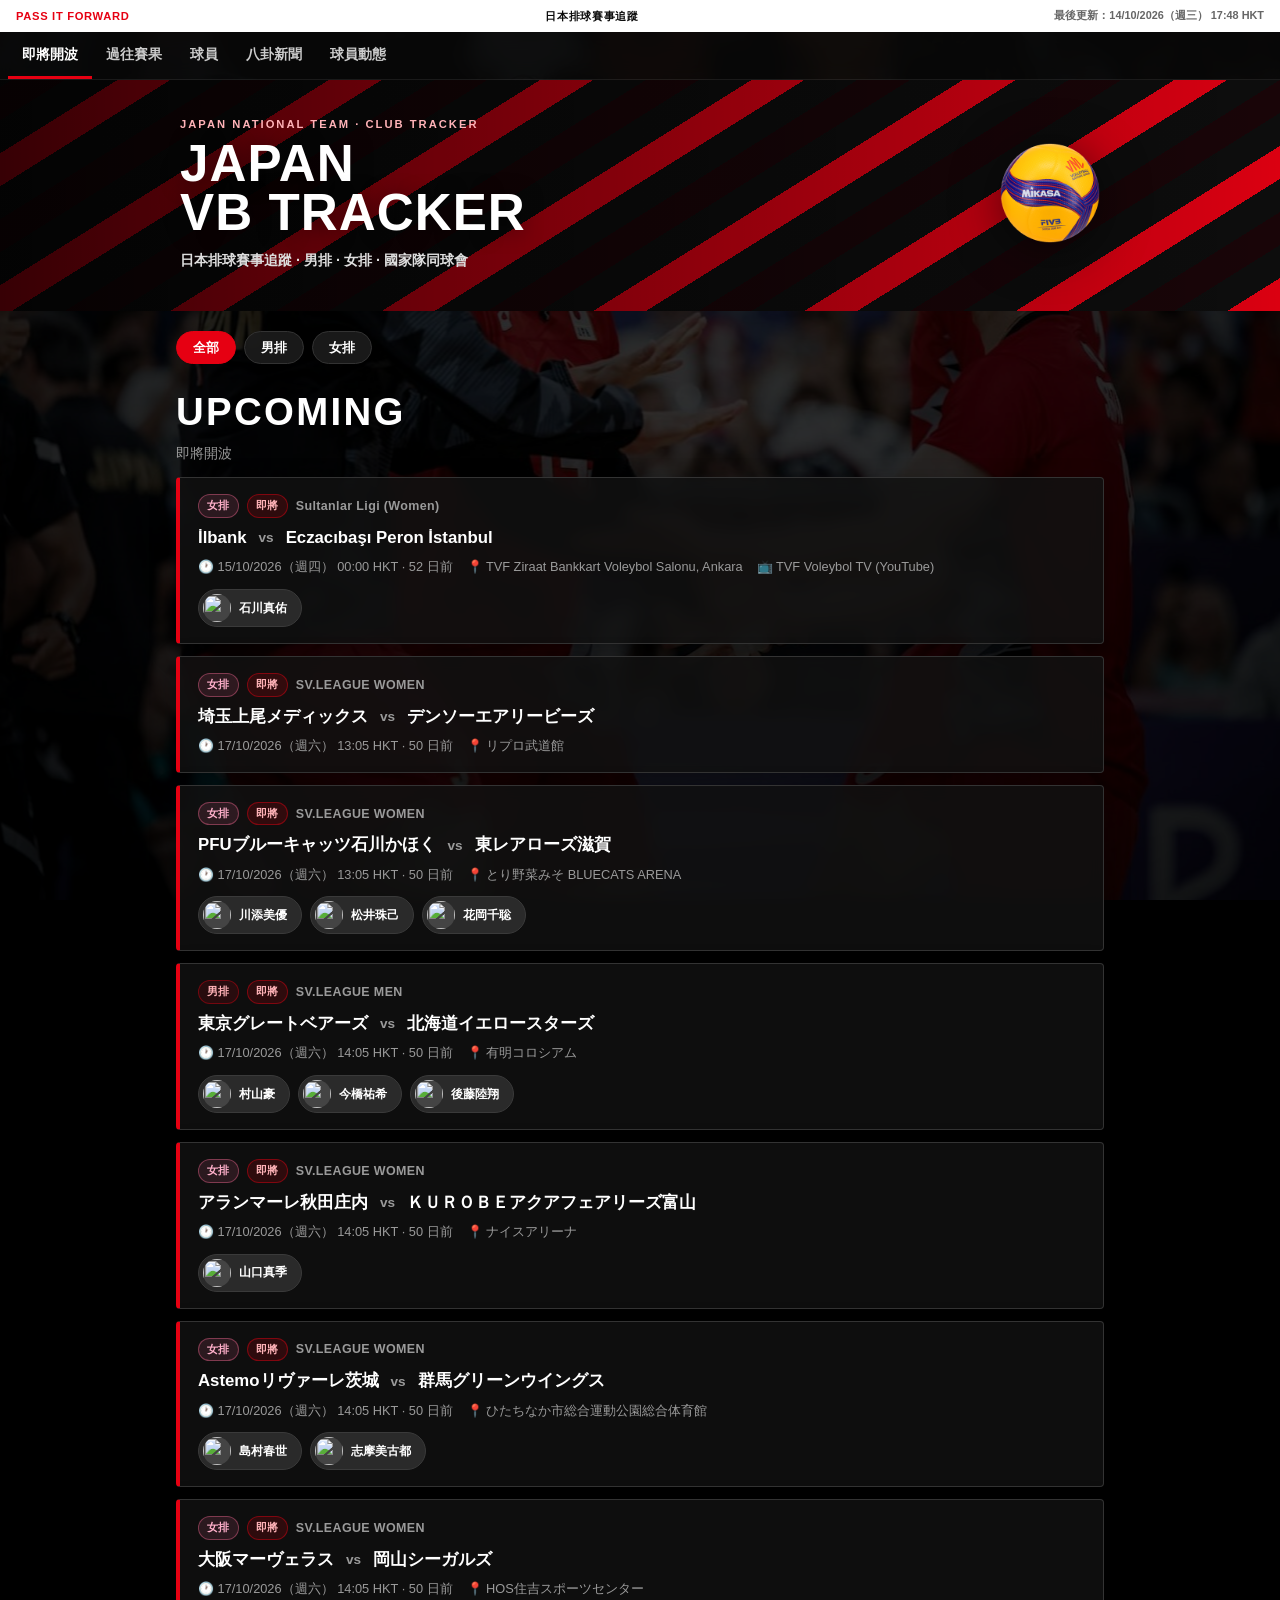
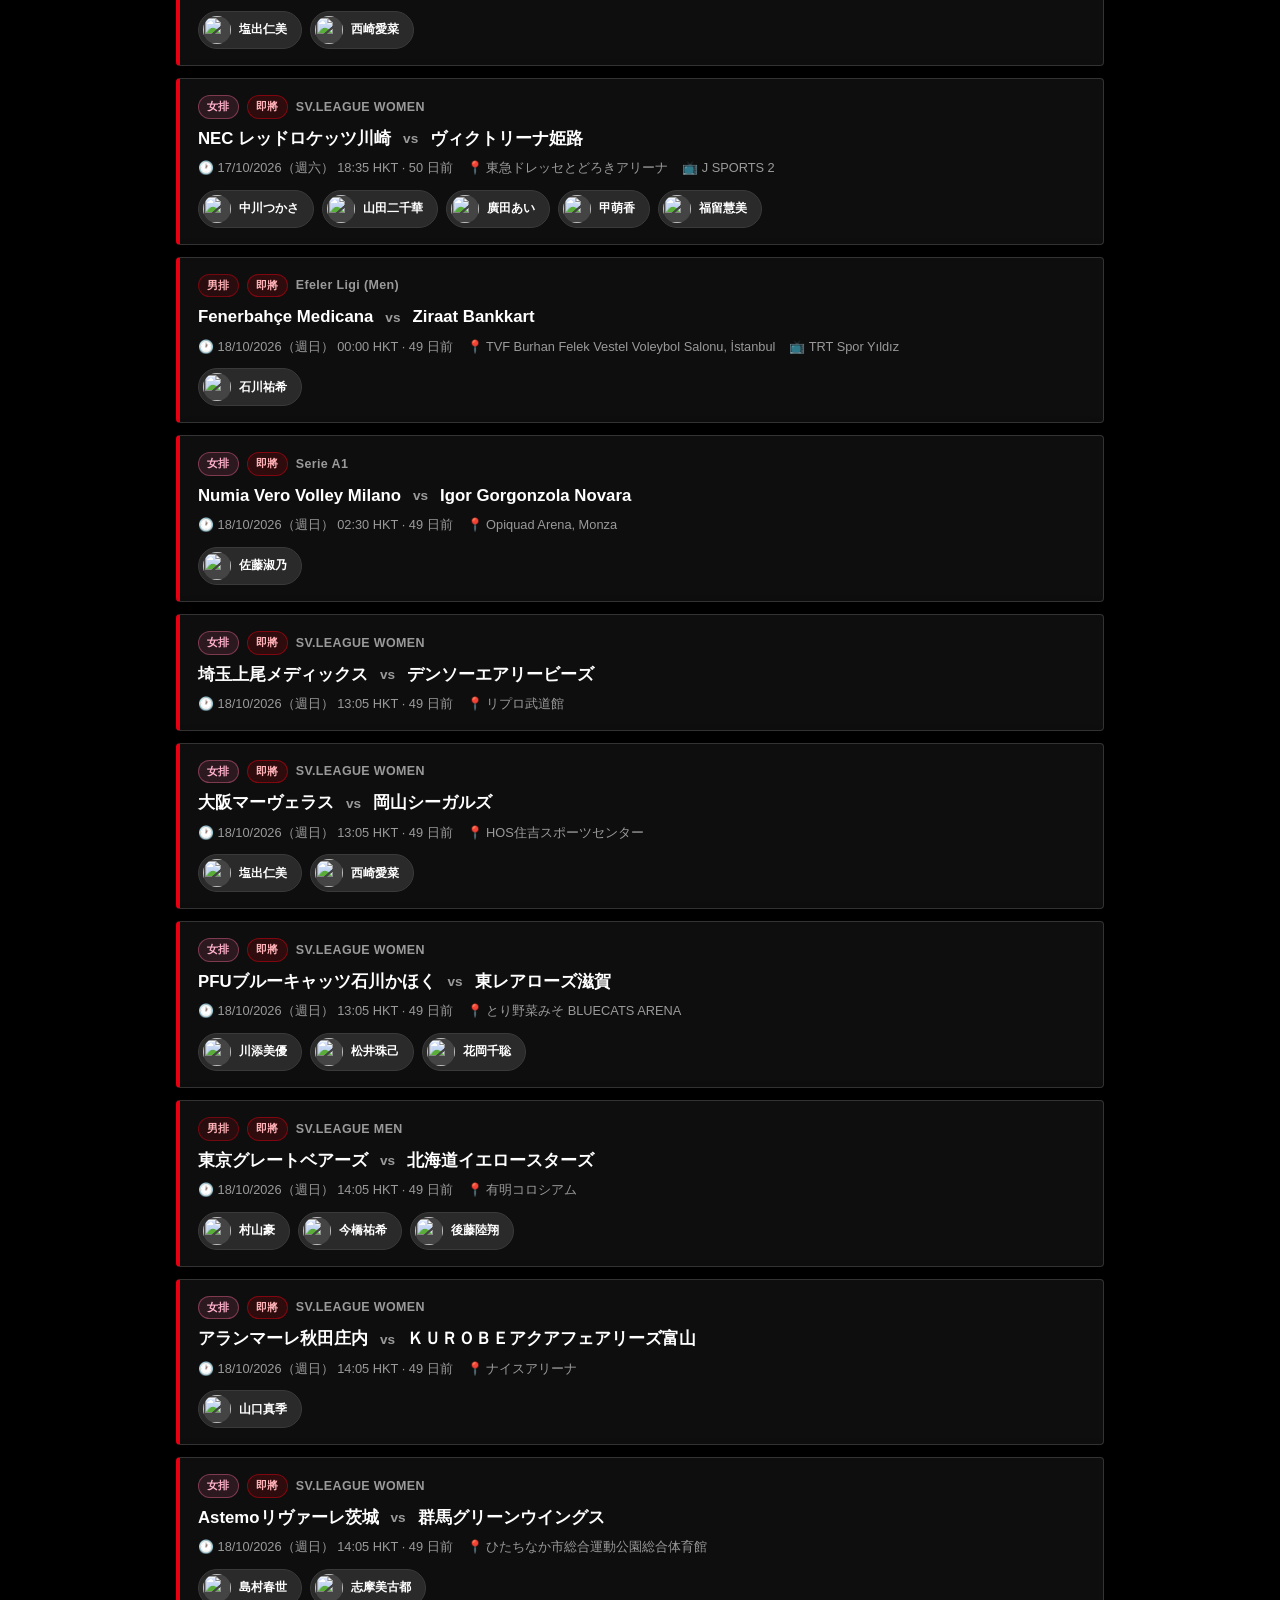
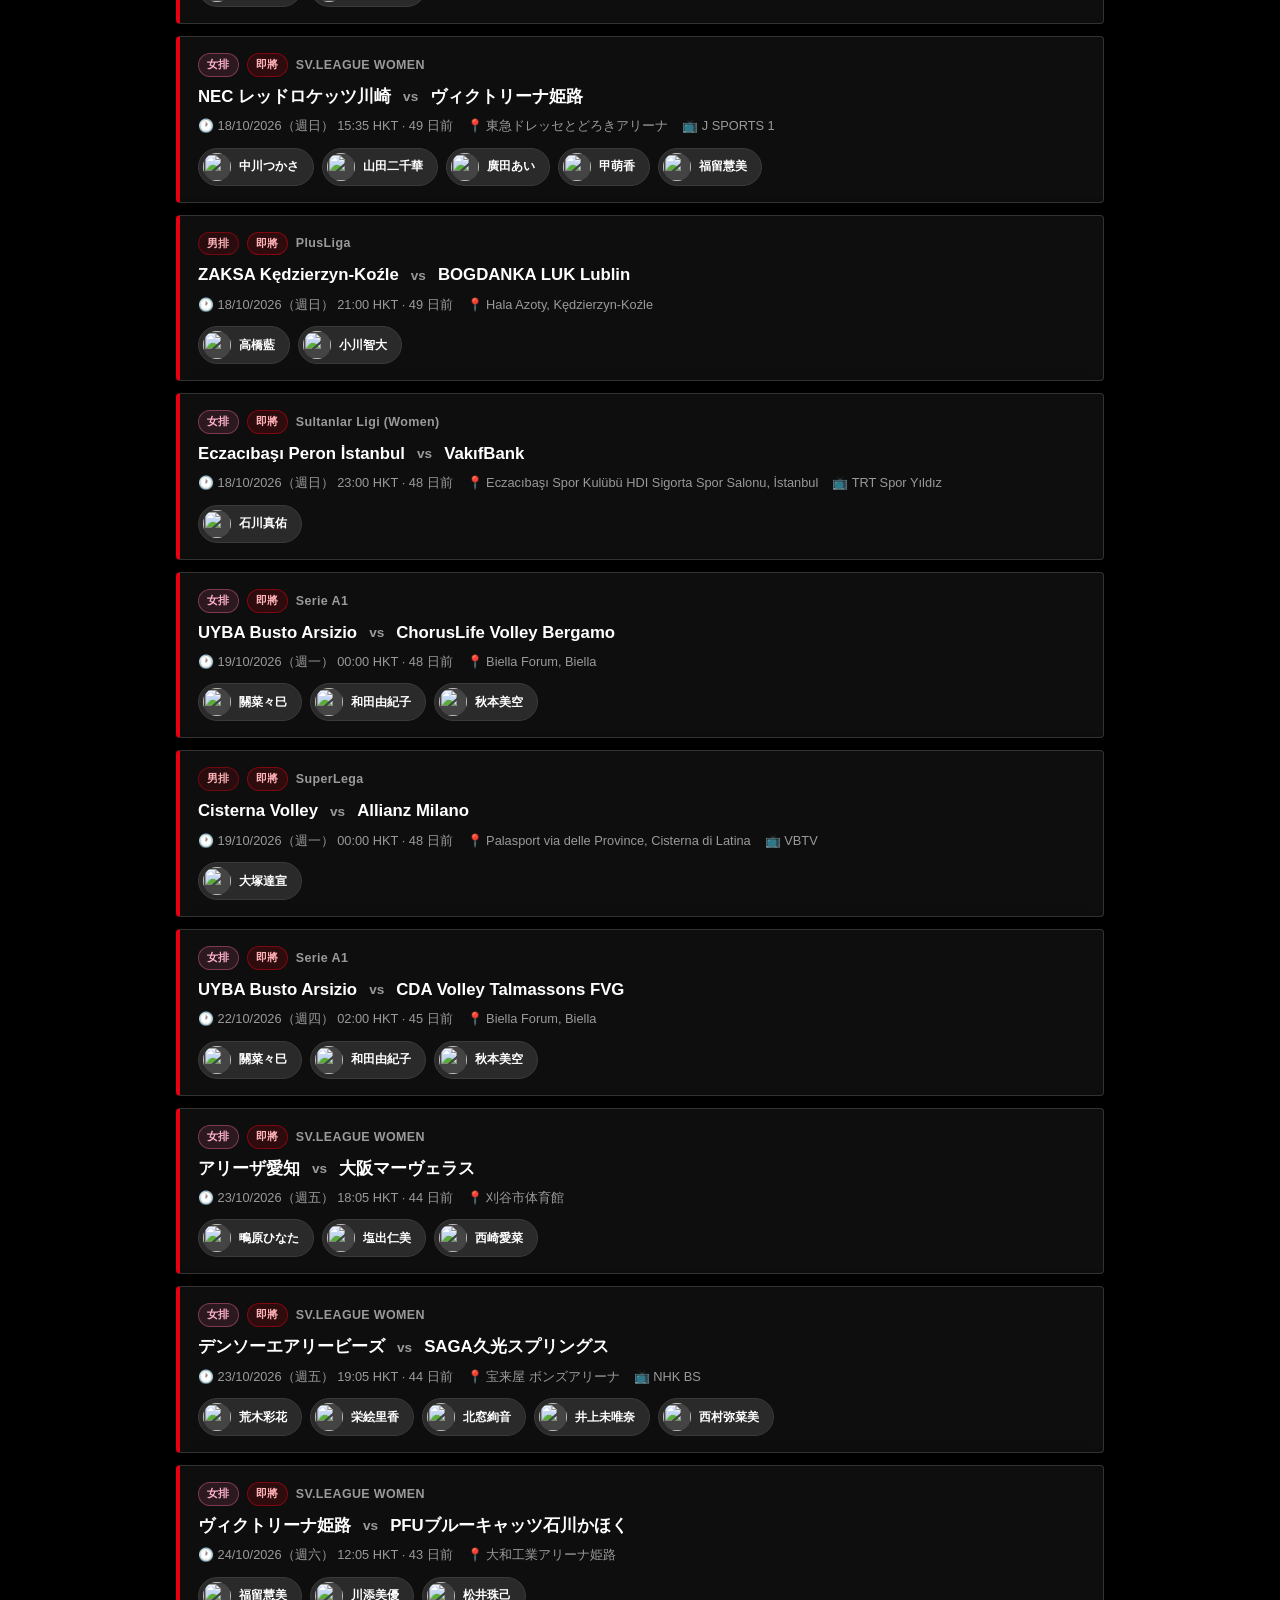
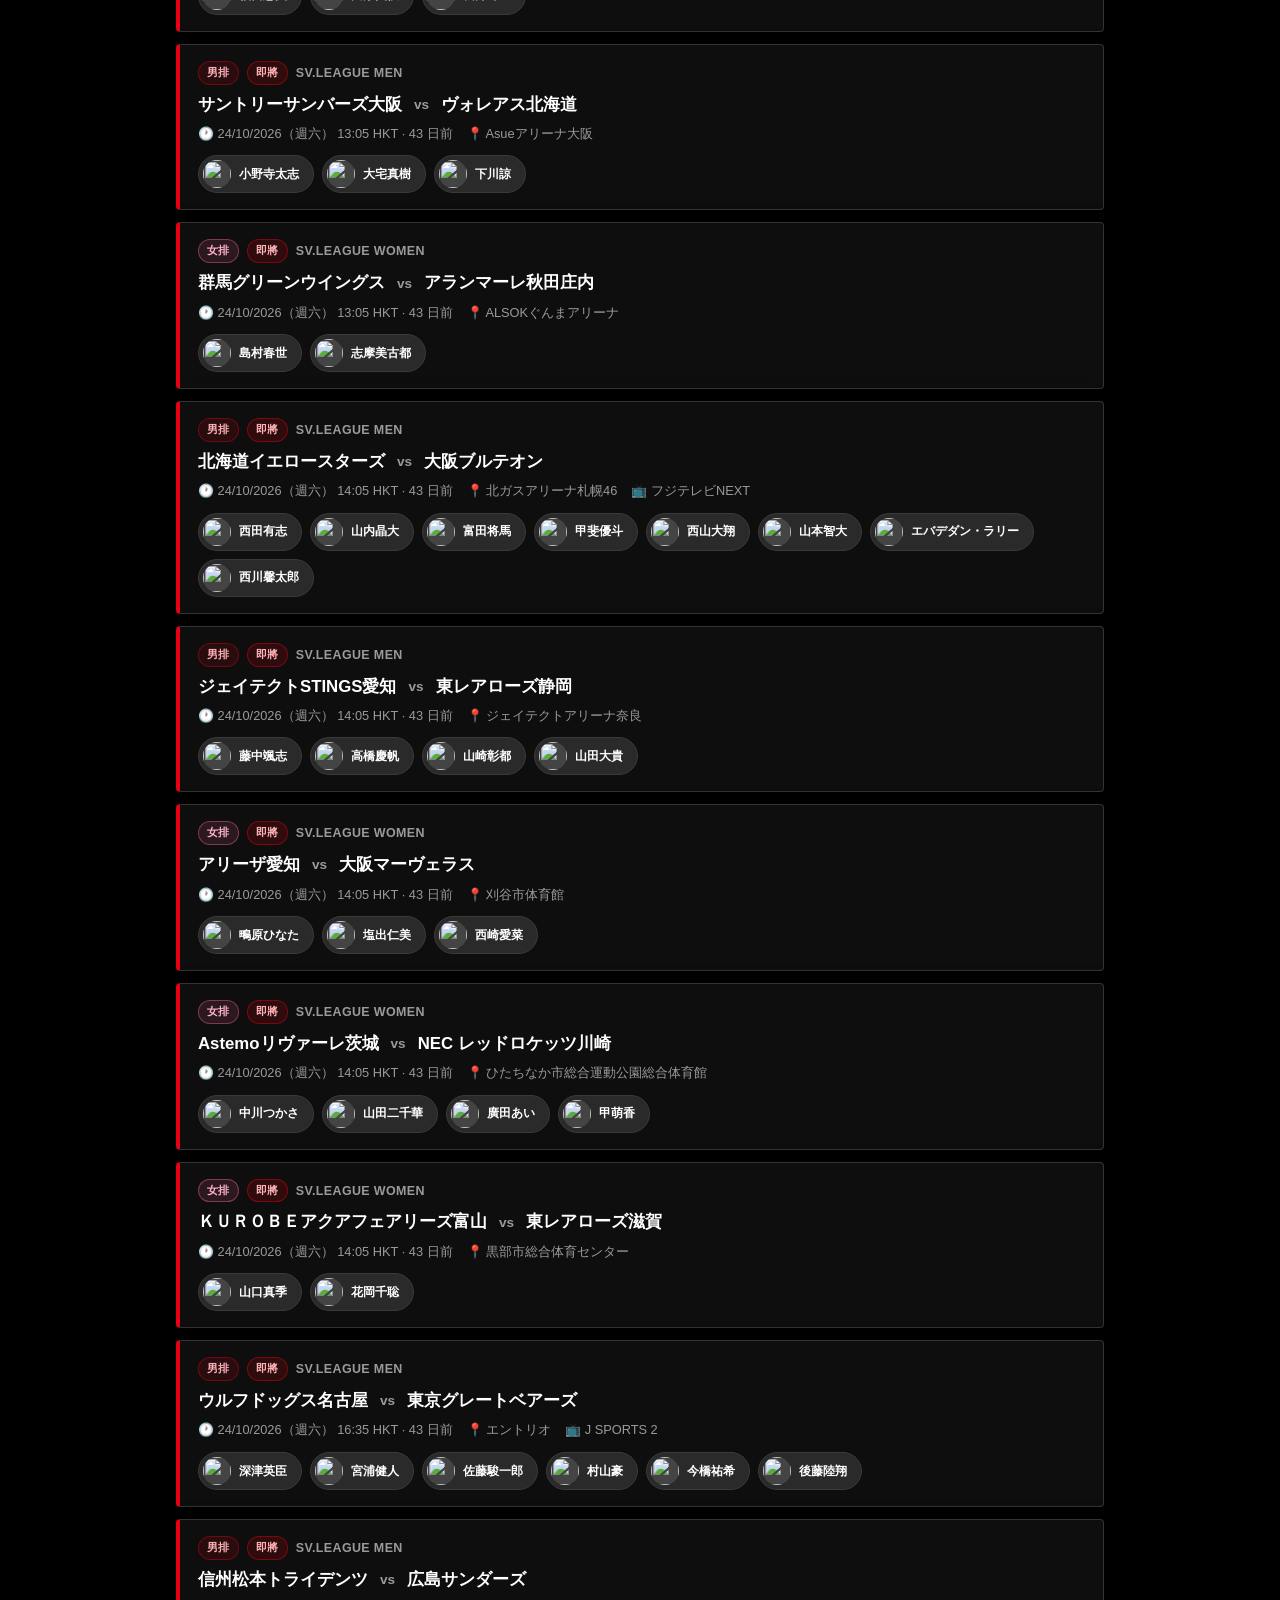
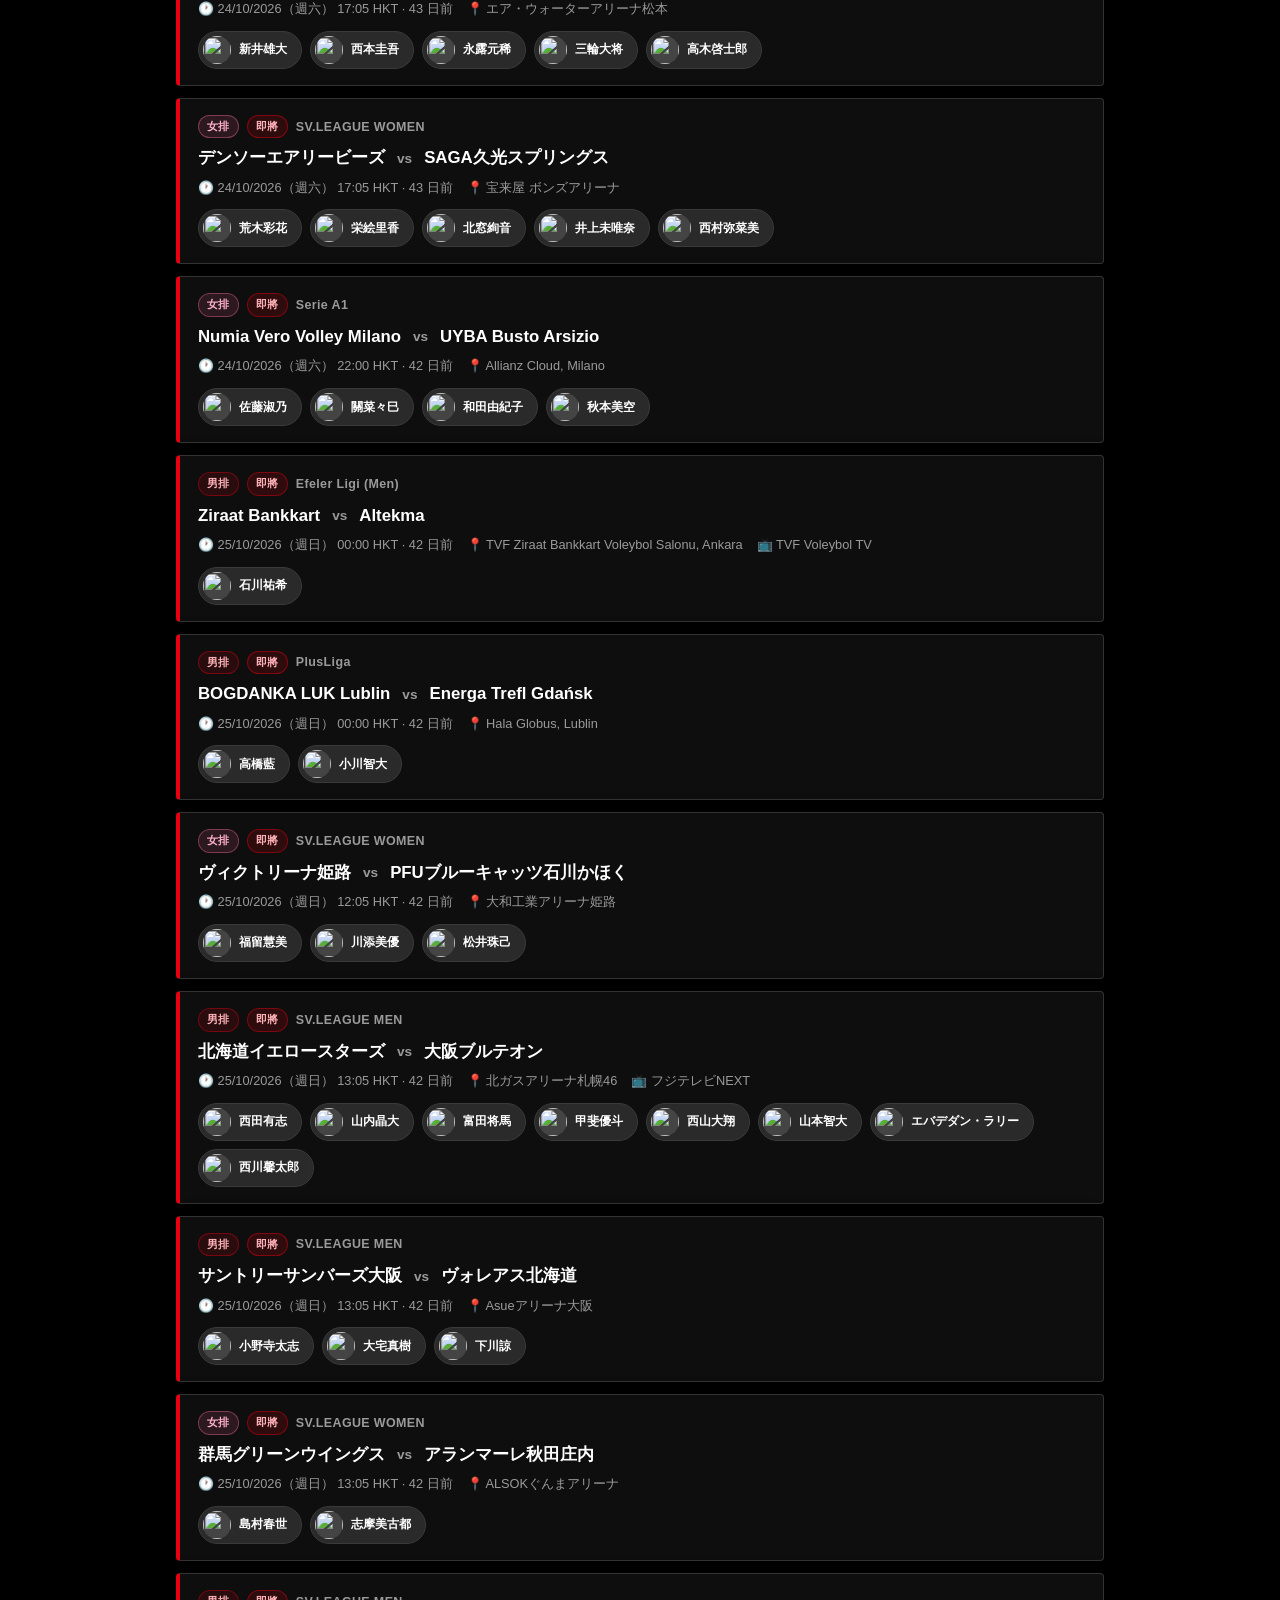
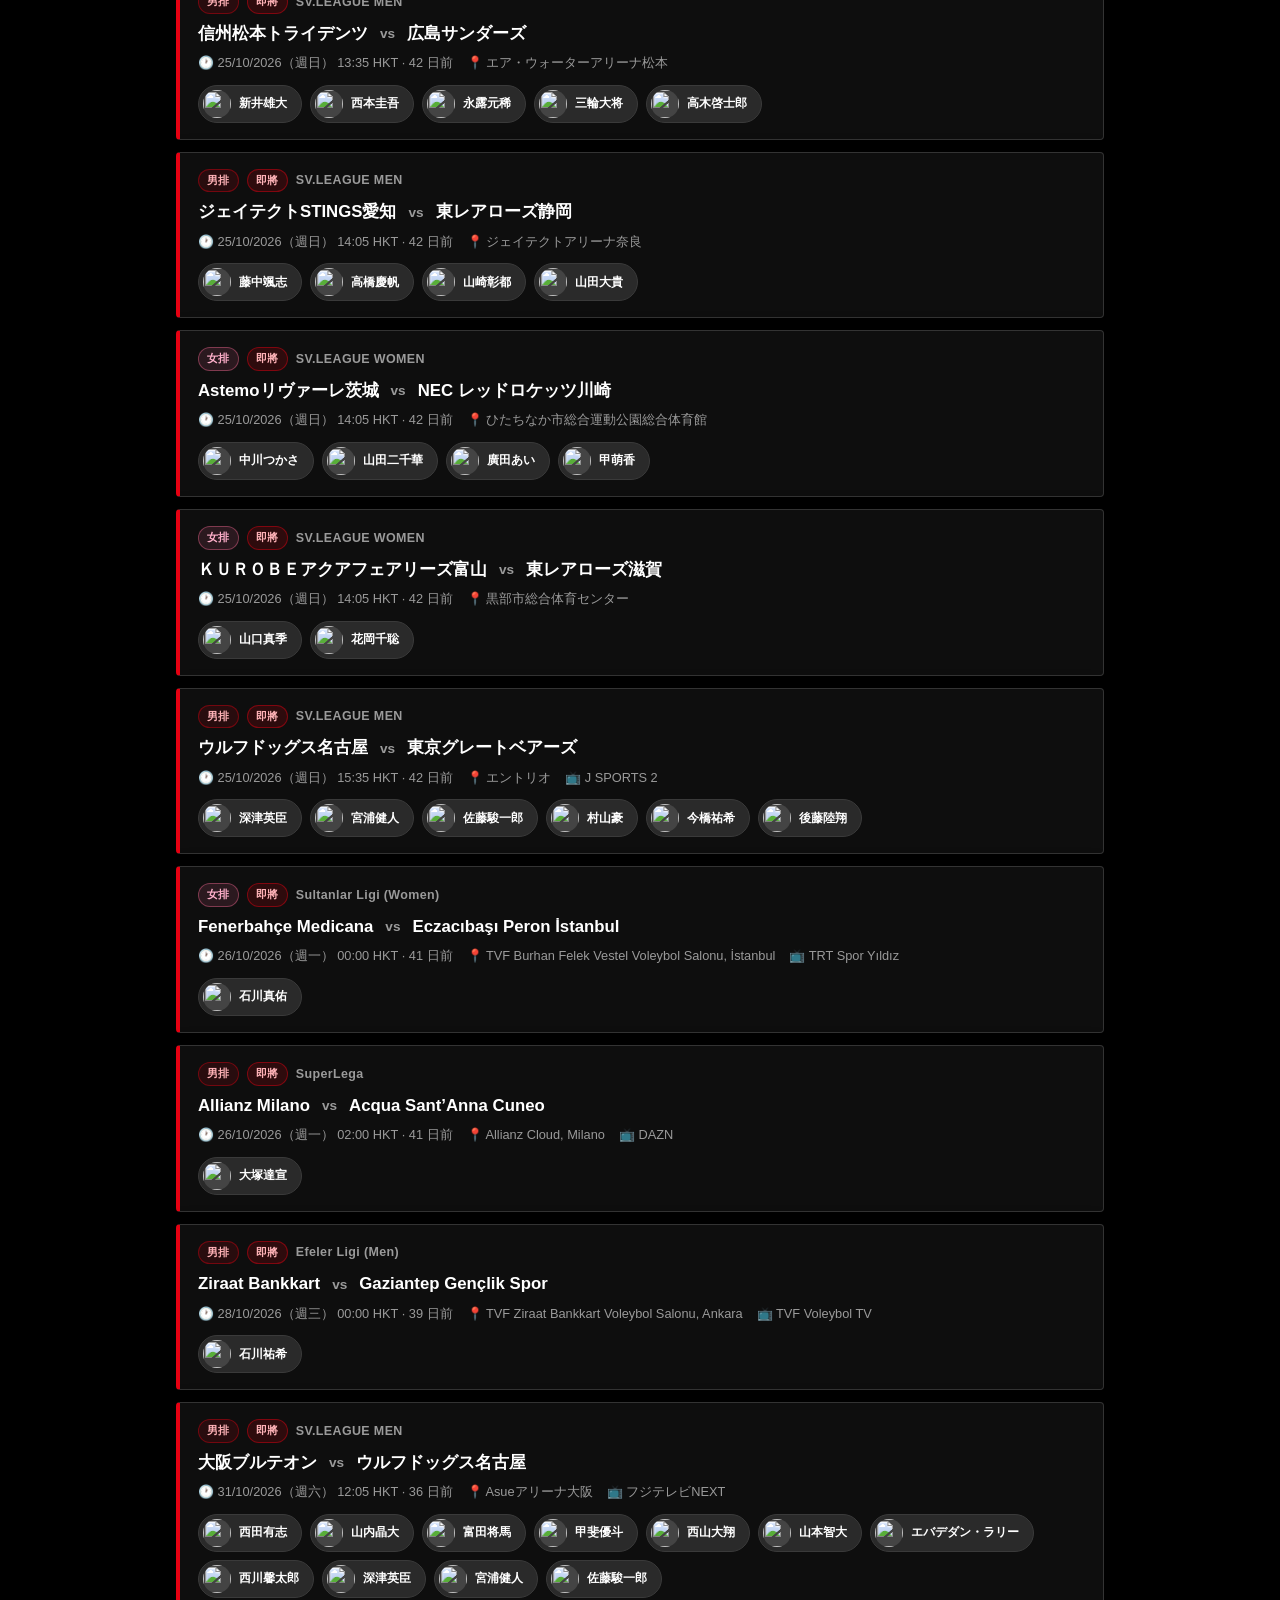
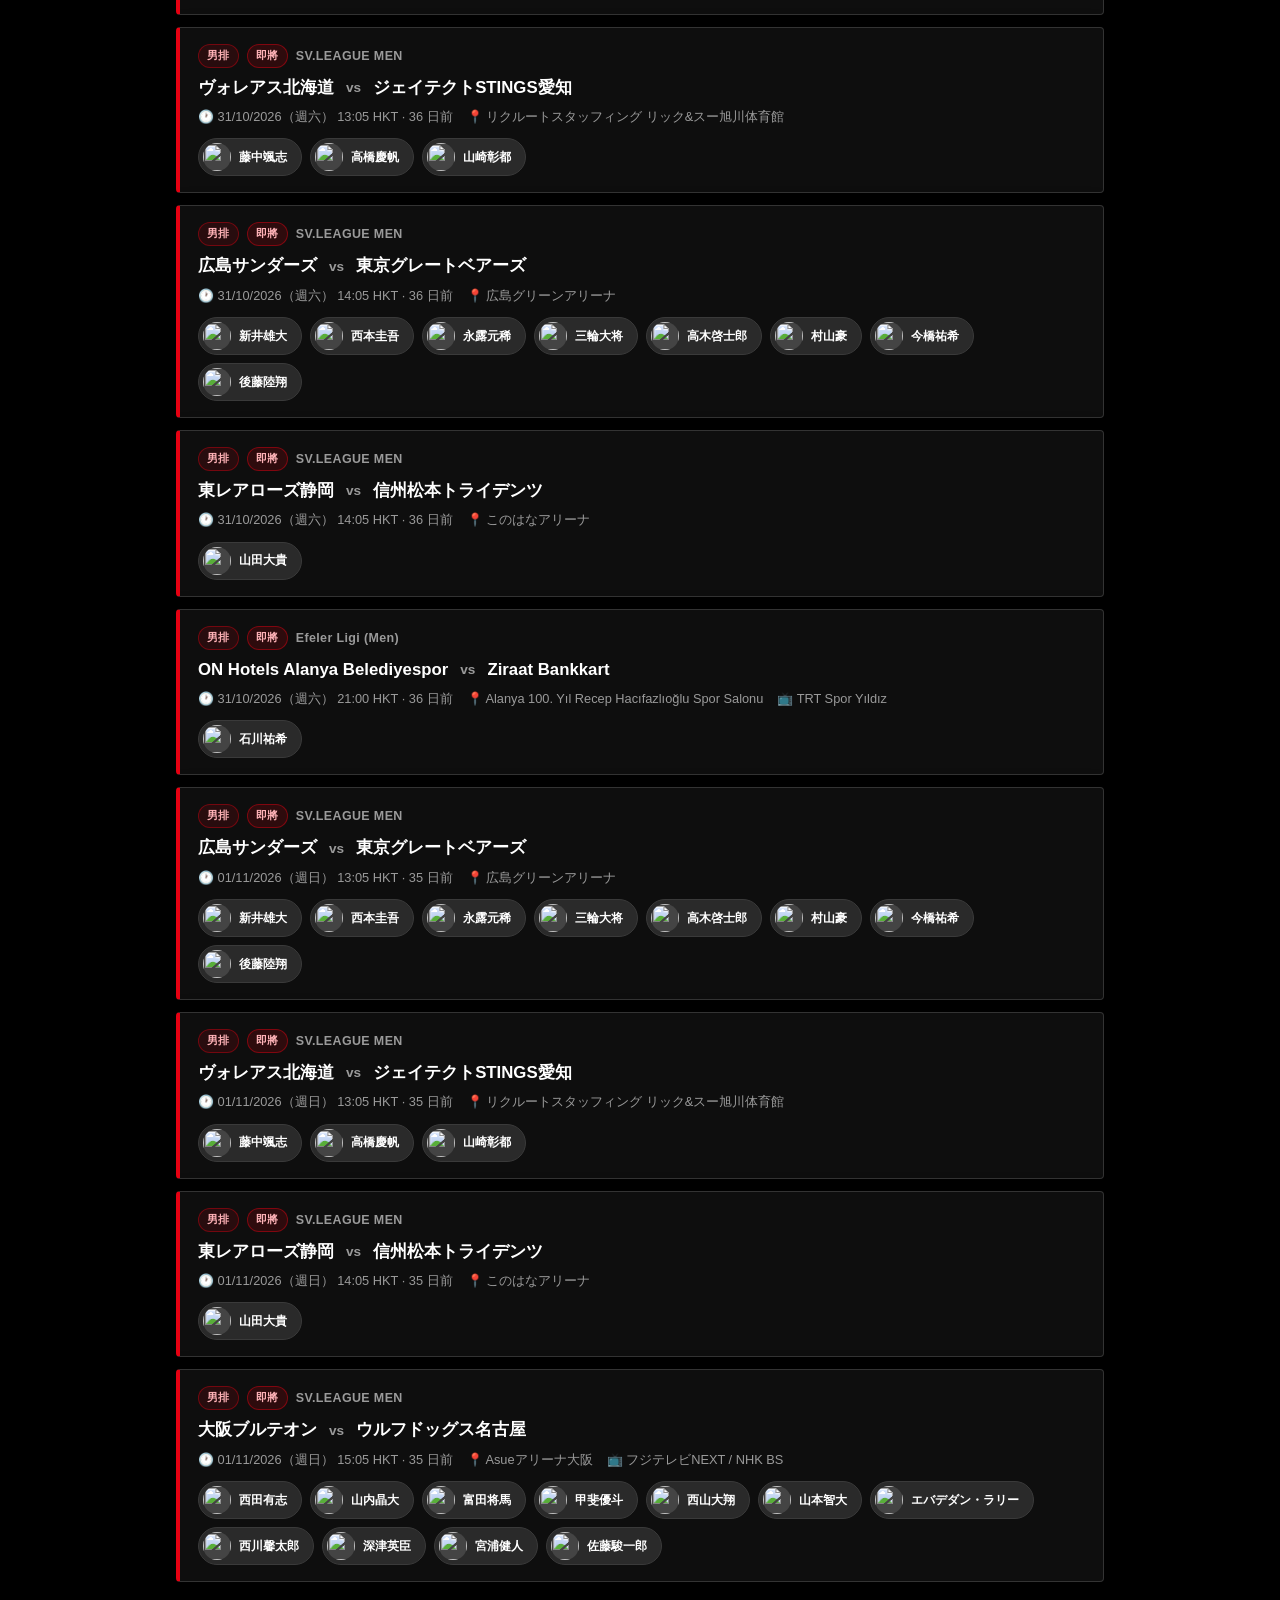
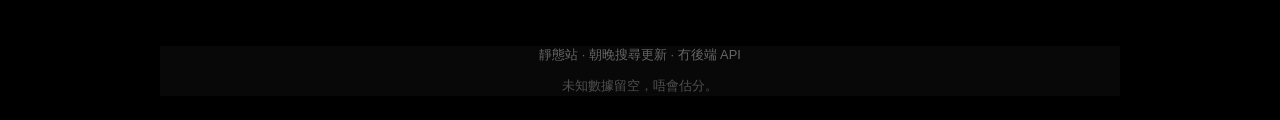
==== index.html @ 31713338 "Lighten Ken Burns background to ~70% darkness Raise photo brightness 0.55→0.7 and cut scrim alphas ~" ====
<!DOCTYPE html>
<html lang="zh-Hant">
<head>
  <meta charset="UTF-8" />
  <meta name="viewport" content="width=device-width, initial-scale=1" />
  <title>日本排球賽事追蹤</title>
  <meta name="description" content="日本男排／女排相關球員賽事列表、過往賽果同每場數據" />
  <link rel="stylesheet" href="styles.css?v=20261014i" />
</head>
<body>
  <div class="kb-stage" id="kb-stage" aria-hidden="true">
    <div class="kb-scrim"></div>
  </div>
  <div class="site-shell">
  <div class="topbar">
    <span class="slogan">PASS IT FORWARD</span>
    <span class="topbar-brand">日本排球賽事追蹤</span>
    <span class="topbar-links" id="lastUpdated">載入中…</span>
  </div>

  <nav class="main-nav tabs" role="tablist" aria-label="主要分類">
    <button class="tab active" data-tab="upcoming" role="tab" aria-selected="true">即將開波</button>
    <button class="tab" data-tab="past" role="tab" aria-selected="false">過往賽果</button>
    <button class="tab" data-tab="players" role="tab" aria-selected="false">球員</button>
    <button class="tab" data-tab="gossip" role="tab" aria-selected="false">八卦新聞</button>
    <button class="tab" data-tab="social" role="tab" aria-selected="false">球員動態</button>
  </nav>

  <header class="hero">
    <div class="hero-stripes" aria-hidden="true"></div>
    <div class="hero-inner">
      <div class="hero-text">
        <p class="hero-kicker">JAPAN NATIONAL TEAM · CLUB TRACKER</p>
        <h1>JAPAN<br />VB TRACKER</h1>
        <p class="hero-sub">日本排球賽事追蹤 · 男排 · 女排 · 國家隊同球會</p>
      </div>
      <div class="hero-ball">
        <img src="assets/mikasa-vnl-ball.png?v=20261014i" alt="Mikasa V200W-VNL 公式比賽用球" width="120" height="120" />
      </div>
    </div>
  </header>

  <div class="filters" role="group" aria-label="性別篩選">
    <button class="filter chip active" data-gender="all">全部</button>
    <button class="filter chip" data-gender="men">男排</button>
    <button class="filter chip" data-gender="women">女排</button>
  </div>

  <main>
    <section id="panel-upcoming" class="panel active" role="tabpanel"></section>
    <section id="panel-past" class="panel" role="tabpanel" hidden></section>
    <section id="panel-players" class="panel" role="tabpanel" hidden></section>
    <section id="panel-gossip" class="panel" role="tabpanel" hidden></section>
    <section id="panel-social" class="panel" role="tabpanel" hidden></section>
  </main>

  <div id="modal" class="modal" hidden>
    <div class="modal-backdrop" data-close></div>
    <div class="modal-sheet" role="dialog" aria-modal="true" aria-labelledby="modal-title">
      <button class="modal-close" data-close aria-label="關閉">×</button>
      <div id="modal-body"></div>
    </div>
  </div>

  <footer class="site-footer">
    <p>靜態站 · 朝晚搜尋更新 · 冇後端 API</p>
    <p class="footnote">未知數據留空，唔會估分。</p>
  </footer>

  </div><!-- /.site-shell -->
  <script src="app.js?v=20261014i"></script>
</body>
</html>
---- styles.css ----
/* Version A — JVA official style on live site */
:root {
  --jva-red: #e60012;
  --jva-red-dark: #b0000e;
  --black: #0a0a0a;
  --charcoal: #1c1c1c;
  --card: #222;
  --muted: #9a9a9a;
  --white: #ffffff;
  --border: #333;
  --accent: #e60012;
  --accent-2: #ff6b9a;
  --men: #e60012;
  --women: #ff6b9a;
  --final: #7d8aa3;
  --upcoming: #e60012;
  --bg-card: #222;
  --bg-card-hover: #2a2a2a;
  --radius: 4px;
  --shadow: 0 8px 24px rgba(0, 0, 0, 0.45);
  font-family: "Helvetica Neue", "Segoe UI", "Hiragino Sans", "PingFang TC", "Noto Sans TC", "Microsoft JhengHei", sans-serif;
}

* { box-sizing: border-box; }
html, body { margin: 0; padding: 0; }
body {
  background: #000;
  color: var(--white);
  min-height: 100vh;
  line-height: 1.45;
  -webkit-font-smoothing: antialiased;
}

/* Demo 3 · Ken Burns fixed stage behind site */
.kb-stage {
  position: fixed;
  inset: 0;
  z-index: 0;
  overflow: hidden;
  background: #000;
  pointer-events: none;
}
.kb-stage .kb {
  position: absolute;
  inset: 0;
  opacity: 0;
  will-change: opacity, transform;
}
.kb-stage .kb img {
  width: 100%;
  height: 100%;
  object-fit: cover;
  display: block;
  transform-origin: center center;
  will-change: transform;
  filter: brightness(0.7) saturate(0.9);
}
.kb-scrim {
  position: absolute;
  inset: 0;
  z-index: 5;
  /* Dark enough for readable text/cards; photos still faintly visible */
  /* Darkness ~70 vs previous 100: ~30% lighter scrim + brighter photos */
  background:
    radial-gradient(ellipse at center, rgba(0,0,0,.38) 0%, rgba(0,0,0,.55) 62%, rgba(0,0,0,.63) 100%),
    linear-gradient(180deg, rgba(0,0,0,.43) 0%, rgba(0,0,0,.55) 50%, rgba(0,0,0,.62) 100%);
  pointer-events: none;
}
.site-shell {
  position: relative;
  z-index: 1;
  min-height: 100vh;
  background: transparent;
}

/* Top utility bar */
.topbar {
  display: flex;
  align-items: center;
  justify-content: space-between;
  gap: 12px;
  padding: 8px 16px;
  background: var(--white);
  color: var(--black);
  font-size: 0.7rem;
  font-weight: 700;
  letter-spacing: 0.06em;
}
.slogan { color: var(--jva-red); }
.topbar-brand { flex: 1; text-align: center; font-weight: 800; }
.topbar-links {
  color: #666;
  font-weight: 600;
  letter-spacing: 0;
  font-size: 0.68rem;
  max-width: 42%;
  text-align: right;
  white-space: nowrap;
  overflow: hidden;
  text-overflow: ellipsis;
}

/* Main nav / tabs */
.main-nav, .tabs {
  display: flex;
  gap: 0;
  overflow-x: auto;
  background: rgba(10, 10, 10, 0.72);
  backdrop-filter: blur(10px);
  -webkit-backdrop-filter: blur(10px);
  border-bottom: 1px solid rgba(255,255,255,.08);
  padding: 0 8px;
  -webkit-overflow-scrolling: touch;
  scrollbar-width: none;
  max-width: none;
  margin: 0;
  flex-wrap: nowrap;
}
.main-nav::-webkit-scrollbar, .tabs::-webkit-scrollbar { display: none; }
.tab {
  appearance: none;
  flex: 0 0 auto;
  background: transparent;
  border: none;
  border-bottom: 3px solid transparent;
  color: #ccc;
  text-decoration: none;
  padding: 14px 14px 12px;
  font-size: 0.85rem;
  font-weight: 700;
  white-space: nowrap;
  cursor: pointer;
  border-radius: 0;
  font-family: inherit;
}
.tab.active,
.tab:hover {
  color: var(--white);
  border-bottom-color: var(--jva-red);
  background: transparent;
}

/* Hero with diagonal red stripes */
.hero {
  position: relative;
  overflow: hidden;
  min-height: 200px;
  /* Solid JVA banner — Ken Burns only shows around/behind page content */
  background: #111;
}
.hero-stripes {
  position: absolute;
  inset: 0;
  background:
    repeating-linear-gradient(
      -32deg,
      var(--jva-red) 0 28px,
      #0d0d0d 28px 56px,
      #1a0508 56px 84px,
      #0d0d0d 84px 112px
    );
  opacity: 0.95;
  pointer-events: none;
}
.hero-stripes::after {
  content: "";
  position: absolute;
  inset: 0;
  background: linear-gradient(90deg, rgba(0,0,0,.75) 0%, rgba(0,0,0,.35) 55%, transparent 100%);
}
.hero-inner {
  position: relative;
  z-index: 1;
  display: flex;
  align-items: center;
  justify-content: space-between;
  gap: 16px;
  max-width: 960px;
  margin: 0 auto;
  padding: 36px 20px 40px;
}
.hero-kicker {
  margin: 0 0 8px;
  font-size: 0.7rem;
  letter-spacing: 0.18em;
  font-weight: 800;
  color: #ffb3b8;
}
.hero-text h1 {
  margin: 0;
  font-size: clamp(1.8rem, 7vw, 3.2rem);
  font-weight: 900;
  line-height: 0.95;
  letter-spacing: 0.02em;
  text-transform: uppercase;
  text-shadow: 0 2px 20px rgba(0,0,0,.5);
}
.hero-sub {
  margin: 12px 0 0;
  color: #ddd;
  font-size: 0.9rem;
  font-weight: 600;
}
.hero-ball img {
  width: 100px;
  height: 100px;
  object-fit: cover;
  border-radius: 50%;
  filter: drop-shadow(0 8px 24px rgba(0,0,0,.55));
  display: block;
}
@media (max-width: 480px) {
  .hero-ball img { width: 72px; height: 72px; }
}

/* Gender filters */
.filters {
  display: flex;
  gap: 8px;
  max-width: 960px;
  margin: 20px auto 0;
  padding: 0 16px;
  flex-wrap: wrap;
}
.filter.chip, .filter {
  appearance: none;
  border: 1px solid var(--border);
  background: rgba(28, 28, 28, 0.9);
  color: var(--white);
  border-radius: 999px;
  padding: 8px 16px;
  font-size: 0.8rem;
  font-weight: 700;
  cursor: pointer;
  font-family: inherit;
  backdrop-filter: blur(6px);
  -webkit-backdrop-filter: blur(6px);
}
.filter.active, .filter.chip.active {
  background: var(--jva-red);
  border-color: var(--jva-red);
  color: var(--white);
}

main {
  max-width: 960px;
  margin: 0 auto;
  padding: 20px 16px 40px;
}
.panel { display: none; }
.panel.active { display: block; }

.empty {
  text-align: center;
  color: var(--muted);
  padding: 48px 16px;
  border: 1px dashed var(--border);
  border-radius: var(--radius);
  background: rgba(22, 22, 22, 0.88);
  backdrop-filter: blur(8px);
  -webkit-backdrop-filter: blur(8px);
}

.match-list {
  display: flex;
  flex-direction: column;
  gap: 12px;
}
.player-list {
  display: grid;
  grid-template-columns: 1fr;
  gap: 12px;
}
@media (min-width: 640px) {
  .player-list { grid-template-columns: 1fr 1fr; }
}
@media (min-width: 960px) {
  .player-list { grid-template-columns: 1fr 1fr 1fr; }
}

/* Match cards */
.match-card {
  background: rgba(18, 18, 18, 0.82);
  border: 1px solid var(--border);
  border-radius: var(--radius);
  padding: 16px 18px;
  border-left: 4px solid var(--jva-red);
  cursor: pointer;
  transition: border-color .15s, background .15s;
  box-shadow: 0 8px 24px rgba(0,0,0,.35);
  backdrop-filter: blur(8px);
  -webkit-backdrop-filter: blur(8px);
}
.match-card:hover {
  background: rgba(34, 34, 34, 0.96);
  border-color: #444;
  border-left-color: var(--jva-red);
  transform: none;
}
.match-card:focus-visible {
  outline: 2px solid var(--jva-red);
  outline-offset: 2px;
}
.match-top {
  display: flex;
  flex-wrap: wrap;
  gap: 8px;
  align-items: center;
  margin-bottom: 8px;
}
.badge {
  font-size: 0.68rem;
  font-weight: 800;
  letter-spacing: 0.04em;
  text-transform: uppercase;
  padding: 3px 8px;
  border-radius: 999px;
  border: 1px solid transparent;
}
.badge.men { color: #ffb3b8; border-color: rgba(230,0,18,.4); background: rgba(230,0,18,.12); }
.badge.women { color: #ffb0cb; border-color: rgba(255,107,154,.4); background: rgba(255,107,154,.12); }
.badge.upcoming { color: #ffb3b8; border-color: rgba(230,0,18,.45); background: rgba(230,0,18,.15); }
.badge.final { color: var(--final); border-color: rgba(125,138,163,.4); background: rgba(125,138,163,.12); }
.comp { color: var(--muted); font-size: 0.78rem; font-weight: 700; letter-spacing: 0.03em; }

.match-teams {
  display: flex;
  align-items: center;
  gap: 10px;
  flex-wrap: wrap;
  font-size: 1.05rem;
  font-weight: 800;
}
.vs {
  color: var(--muted);
  font-weight: 600;
  font-size: 0.85rem;
  margin: 0 2px;
}
.score {
  margin-left: auto;
  font-variant-numeric: tabular-nums;
  color: var(--jva-red);
  font-weight: 800;
  font-size: 1.15rem;
}
.match-meta {
  margin-top: 8px;
  display: flex;
  flex-wrap: wrap;
  gap: 8px 14px;
  color: var(--muted);
  font-size: 0.8rem;
}
.japan-players {
  margin-top: 12px;
  display: flex;
  flex-wrap: wrap;
  gap: 8px;
}

/* Player name chips with avatars (match tags) */
.chip {
  display: inline-flex;
  align-items: center;
  gap: 8px;
  font-size: 0.78rem;
  font-weight: 700;
  padding: 4px 12px 4px 4px;
  border-radius: 999px;
  background: #2a2a2a;
  color: var(--white);
  border: 1px solid #3a3a3a;
  max-width: 100%;
  line-height: 1.2;
}
.chip-avatar {
  width: 28px;
  height: 28px;
  border-radius: 50%;
  object-fit: cover;
  object-position: top center;
  flex-shrink: 0;
  background: #444;
  border: none;
  box-shadow: none;
}
.chip-name {
  white-space: nowrap;
  overflow: hidden;
  text-overflow: ellipsis;
  padding-right: 2px;
}

/* Section heads */
.section-head { margin-bottom: 14px; }
.section-title {
  margin: 0;
  font-size: clamp(1.6rem, 5vw, 2.4rem);
  font-weight: 900;
  letter-spacing: 0.06em;
  text-transform: uppercase;
}
.section-sub {
  margin: 4px 0 0;
  color: var(--muted);
  font-size: 0.85rem;
}

/* Player cards — JVA horizontal */
.player-card {
  display: flex;
  background: var(--charcoal);
  border-radius: 2px;
  overflow: hidden;
  min-height: 120px;
  border: 1px solid #2a2a2a;
  padding: 0;
  cursor: pointer;
  transition: border-color .15s;
  box-shadow: none;
  align-items: stretch;
}
.player-card:hover {
  border-color: var(--jva-red);
  background: var(--charcoal);
  transform: none;
}
.player-card:focus-visible {
  outline: 2px solid var(--jva-red);
  outline-offset: 2px;
}
.pc-photo {
  flex: 0 0 100px;
  background: #e8e8e8;
  display: flex;
  align-items: flex-end;
  justify-content: center;
  overflow: hidden;
}
.pc-photo .player-photo,
.player-photo {
  width: 100%;
  height: 100%;
  min-height: 120px;
  border-radius: 0;
  object-fit: cover;
  object-position: top center;
  display: block;
  background: #e8e8e8;
  border: none;
  box-shadow: none;
  flex-shrink: 0;
}
.pc-info {
  flex: 1;
  padding: 12px 14px;
  display: flex;
  flex-direction: column;
  justify-content: center;
  min-width: 0;
}
.pc-pos {
  font-size: 0.65rem;
  color: var(--muted);
  letter-spacing: 0.02em;
}
.player-card .name,
.pc-info h3.name {
  margin: 2px 0 0;
  font-size: 1.15rem;
  font-weight: 900;
  line-height: 1.2;
}
.player-card .en {
  margin: 2px 0 0;
  font-size: 0.7rem;
  color: #bbb;
  letter-spacing: 0.04em;
  text-transform: uppercase;
}
.player-card .club {
  margin: 8px 0 0;
  color: #ccc;
  font-size: 0.75rem;
  white-space: nowrap;
  overflow: hidden;
  text-overflow: ellipsis;
}
.player-card .club.note {
  margin-top: 4px;
  opacity: 0.85;
  color: var(--muted);
  white-space: normal;
}
.player-tags {
  display: flex;
  gap: 6px;
  align-items: center;
  flex-wrap: wrap;
  margin-top: 8px;
  justify-content: flex-start;
}
.player-card .pos {
  font-size: 0.65rem;
  color: var(--muted);
  border: 1px solid #3a3a3a;
  padding: 2px 8px;
  border-radius: 999px;
  letter-spacing: 0.02em;
}
.player-card .stats-hint {
  color: #ffb3b8;
  border-color: rgba(230,0,18,.4);
}

/* Modal */
.modal[hidden] { display: none; }
.modal {
  position: fixed;
  inset: 0;
  z-index: 50;
  display: grid;
  place-items: end center;
}
@media (min-width: 640px) {
  .modal { place-items: center; }
}
.modal-backdrop {
  position: absolute;
  inset: 0;
  background: rgba(0, 0, 0, 0.75);
  backdrop-filter: blur(4px);
}
.modal-sheet {
  position: relative;
  width: min(560px, 100%);
  max-height: min(88vh, 720px);
  overflow: auto;
  background: #161616;
  border: 1px solid var(--border);
  border-radius: 12px 12px 0 0;
  padding: 20px 18px 24px;
  box-shadow: var(--shadow);
  z-index: 1;
}
@media (min-width: 640px) {
  .modal-sheet { border-radius: 8px; }
}
.modal-close {
  position: absolute;
  top: 10px;
  right: 12px;
  width: 36px;
  height: 36px;
  border: none;
  background: transparent;
  color: var(--muted);
  font-size: 1.6rem;
  cursor: pointer;
}
.modal-close:hover { color: var(--white); }
.modal-sheet h2 {
  margin: 0 28px 6px 0;
  font-size: 1.15rem;
  font-weight: 900;
}
.modal-sheet .sub { color: var(--muted); font-size: 0.85rem; margin-bottom: 14px; }
.set-scores {
  display: flex;
  flex-wrap: wrap;
  gap: 6px;
  margin: 10px 0 16px;
}
.set-scores span {
  font-variant-numeric: tabular-nums;
  font-size: 0.8rem;
  padding: 4px 8px;
  border-radius: 4px;
  background: rgba(255,255,255,.05);
  border: 1px solid var(--border);
}
.stats-grid { display: grid; gap: 10px; }
.stat-card {
  background: var(--card);
  border: 1px solid var(--border);
  border-radius: 4px;
  padding: 12px;
}
.stat-card h3 { margin: 0 0 8px; font-size: 0.95rem; }
.stat-row {
  display: flex;
  flex-wrap: wrap;
  gap: 8px 14px;
  font-size: 0.85rem;
  color: var(--muted);
}
.stat-row strong { color: var(--white); }
.note-box {
  margin-top: 14px;
  padding: 10px 12px;
  border-radius: 4px;
  background: rgba(230,0,18,.08);
  border: 1px solid rgba(230,0,18,.25);
  color: var(--muted);
  font-size: 0.85rem;
}
.no-stats {
  color: var(--muted);
  font-size: 0.9rem;
  padding: 12px 0;
}

.player-detail-head {
  display: flex;
  gap: 14px;
  align-items: center;
  margin: 0 28px 10px 0;
}
.player-photo.lg {
  width: 88px;
  height: 88px;
  min-height: 88px;
  border-radius: 4px;
  border: 1px solid #333;
  flex: 0 0 88px;
}
.season-tag {
  display: flex;
  flex-wrap: wrap;
  gap: 8px;
  align-items: center;
  margin-bottom: 12px;
}
.pstat-grid {
  display: grid;
  grid-template-columns: repeat(2, minmax(0, 1fr));
  gap: 10px;
}
@media (min-width: 520px) {
  .pstat-grid { grid-template-columns: repeat(3, minmax(0, 1fr)); }
}
.pstat-card {
  background: var(--card);
  border: 1px solid var(--border);
  border-radius: 4px;
  padding: 12px 12px 10px;
  min-height: 76px;
}
.pstat-label {
  color: var(--muted);
  font-size: 0.72rem;
  letter-spacing: 0.03em;
  margin-bottom: 4px;
}
.pstat-value {
  font-size: 1.35rem;
  font-weight: 800;
  font-variant-numeric: tabular-nums;
  color: var(--white);
  line-height: 1.2;
}
.pstat-sub {
  margin-top: 4px;
  color: #ffb3b8;
  font-size: 0.75rem;
}

/* Gossip / news */
.gossip-list {
  display: flex;
  flex-direction: column;
  gap: 12px;
}
.gossip-card {
  display: flex;
  background: var(--card);
  border: 1px solid var(--border);
  border-radius: 4px;
  overflow: hidden;
  padding: 0;
  box-shadow: none;
  transition: border-color .12s;
}
.gossip-card:hover {
  border-color: #555;
  background: var(--card);
}
.gossip-card::before {
  content: "";
  flex: 0 0 6px;
  background: repeating-linear-gradient(
    -45deg,
    var(--jva-red) 0 8px,
    #111 8px 16px
  );
}
.gossip-card-inner {
  flex: 1;
  padding: 16px 18px;
  min-width: 0;
}
.gossip-top {
  display: flex;
  flex-wrap: wrap;
  gap: 6px 8px;
  align-items: center;
  margin-bottom: 8px;
  padding: 0;
}
.gossip-title {
  margin: 0 0 8px;
  padding: 0;
  font-size: 1rem;
  font-weight: 800;
  line-height: 1.35;
}
.gossip-summary {
  margin: 0;
  padding: 0;
  color: var(--muted);
  font-size: 0.85rem;
  line-height: 1.55;
}
.gossip-card .japan-players {
  margin: 10px 0 0;
}
.gossip-actions {
  margin: 12px 0 0;
  display: flex;
  flex-wrap: wrap;
  gap: 8px;
}
.gossip-date {
  color: var(--muted);
  font-size: 0.8rem;
  font-variant-numeric: tabular-nums;
}
.gossip-tag {
  display: inline-block;
  font-size: 0.65rem;
  font-weight: 800;
  letter-spacing: 0.1em;
  color: var(--jva-red);
  padding: 2px 0;
  border: none;
  background: transparent;
  border-radius: 0;
}
.gossip-link {
  display: inline-flex;
  align-items: center;
  gap: 4px;
  padding: 0 0 2px;
  border-radius: 0;
  background: transparent;
  border: none;
  border-bottom: 2px solid var(--jva-red);
  color: var(--white);
  font-size: 0.8rem;
  font-weight: 700;
  text-decoration: none;
  transition: color .15s;
}
.gossip-link:hover { color: #ffb3b8; }
.gossip-link:focus-visible {
  outline: 2px solid var(--jva-red);
  outline-offset: 2px;
}

/* Social posts */
.social-list {
  display: flex;
  flex-direction: column;
  gap: 12px;
}
.social-card {
  background: var(--card);
  border: 1px solid var(--border);
  border-radius: 4px;
  padding: 16px 18px;
  box-shadow: none;
  border-left: 4px solid var(--jva-red);
  transition: border-color .12s;
}
.social-card:hover {
  background: #2a2a2a;
  border-color: #444;
  border-left-color: var(--jva-red);
}
.social-head {
  display: flex;
  gap: 12px;
  align-items: center;
  margin-bottom: 10px;
}
.social-avatar {
  width: 48px;
  height: 48px;
  border-radius: 50%;
  object-fit: cover;
  object-position: top center;
  border: 2px solid #3a3a3a;
  background: #2a2a2a;
  flex-shrink: 0;
}
.social-meta { min-width: 0; flex: 1; }
.social-name-row {
  display: flex;
  flex-wrap: wrap;
  gap: 6px 8px;
  align-items: center;
}
.social-name { font-weight: 800; font-size: 1rem; }
.platform-badge {
  font-size: 0.68rem;
  font-weight: 800;
  letter-spacing: 0.04em;
  padding: 2px 8px;
  border-radius: 999px;
}
.platform-badge.ig {
  color: #f9a8d4;
  border: 1px solid rgba(236,72,153,.4);
  background: rgba(236,72,153,.12);
}
.platform-badge.x {
  color: #e2e8f0;
  border: 1px solid rgba(148,163,184,.45);
  background: rgba(148,163,184,.12);
}
.platform-badge.threads {
  color: #fdba74;
  border: 1px solid rgba(251,146,60,.4);
  background: rgba(251,146,60,.12);
}
.platform-badge.other {
  color: #ffb3b8;
  border: 1px solid rgba(230,0,18,.35);
  background: rgba(230,0,18,.1);
}
.social-sub {
  margin-top: 3px;
  display: flex;
  flex-wrap: wrap;
  gap: 6px 10px;
  color: var(--muted);
  font-size: 0.78rem;
  font-variant-numeric: tabular-nums;
}
.social-account { color: #aaa; }
.social-caption {
  margin: 0;
  color: var(--muted);
  font-size: 0.9rem;
  line-height: 1.55;
}
.social-actions {
  margin-top: 12px;
  display: flex;
  flex-wrap: wrap;
  gap: 8px;
}

.site-footer {
  max-width: 960px;
  margin: 24px auto 24px;
  padding: 0 16px;
  color: #666;
  font-size: 0.8rem;
  text-align: center;
}
.footnote { opacity: 0.75; }
.site-footer a { color: #aaa; }

.modal-sheet .pos {
  font-size: 0.72rem;
  color: var(--muted);
  border: 1px solid #3a3a3a;
  padding: 2px 8px;
  border-radius: 999px;
  margin-left: 6px;
}


/* Cards over Ken Burns bg — extra opacity */
.player-card,
.gossip-card,
.social-card {
  background: rgba(18, 18, 18, 0.82) !important;
  backdrop-filter: blur(8px);
  -webkit-backdrop-filter: blur(8px);
  box-shadow: 0 8px 24px rgba(0,0,0,.35);
}
.site-footer {
  background: rgba(10, 10, 10, 0.85);
  backdrop-filter: blur(6px);
  -webkit-backdrop-filter: blur(6px);
}
.topbar,
.main-nav,
.tabs {
  position: relative;
  z-index: 2;
}
.hero {
  position: relative;
  z-index: 1;
}
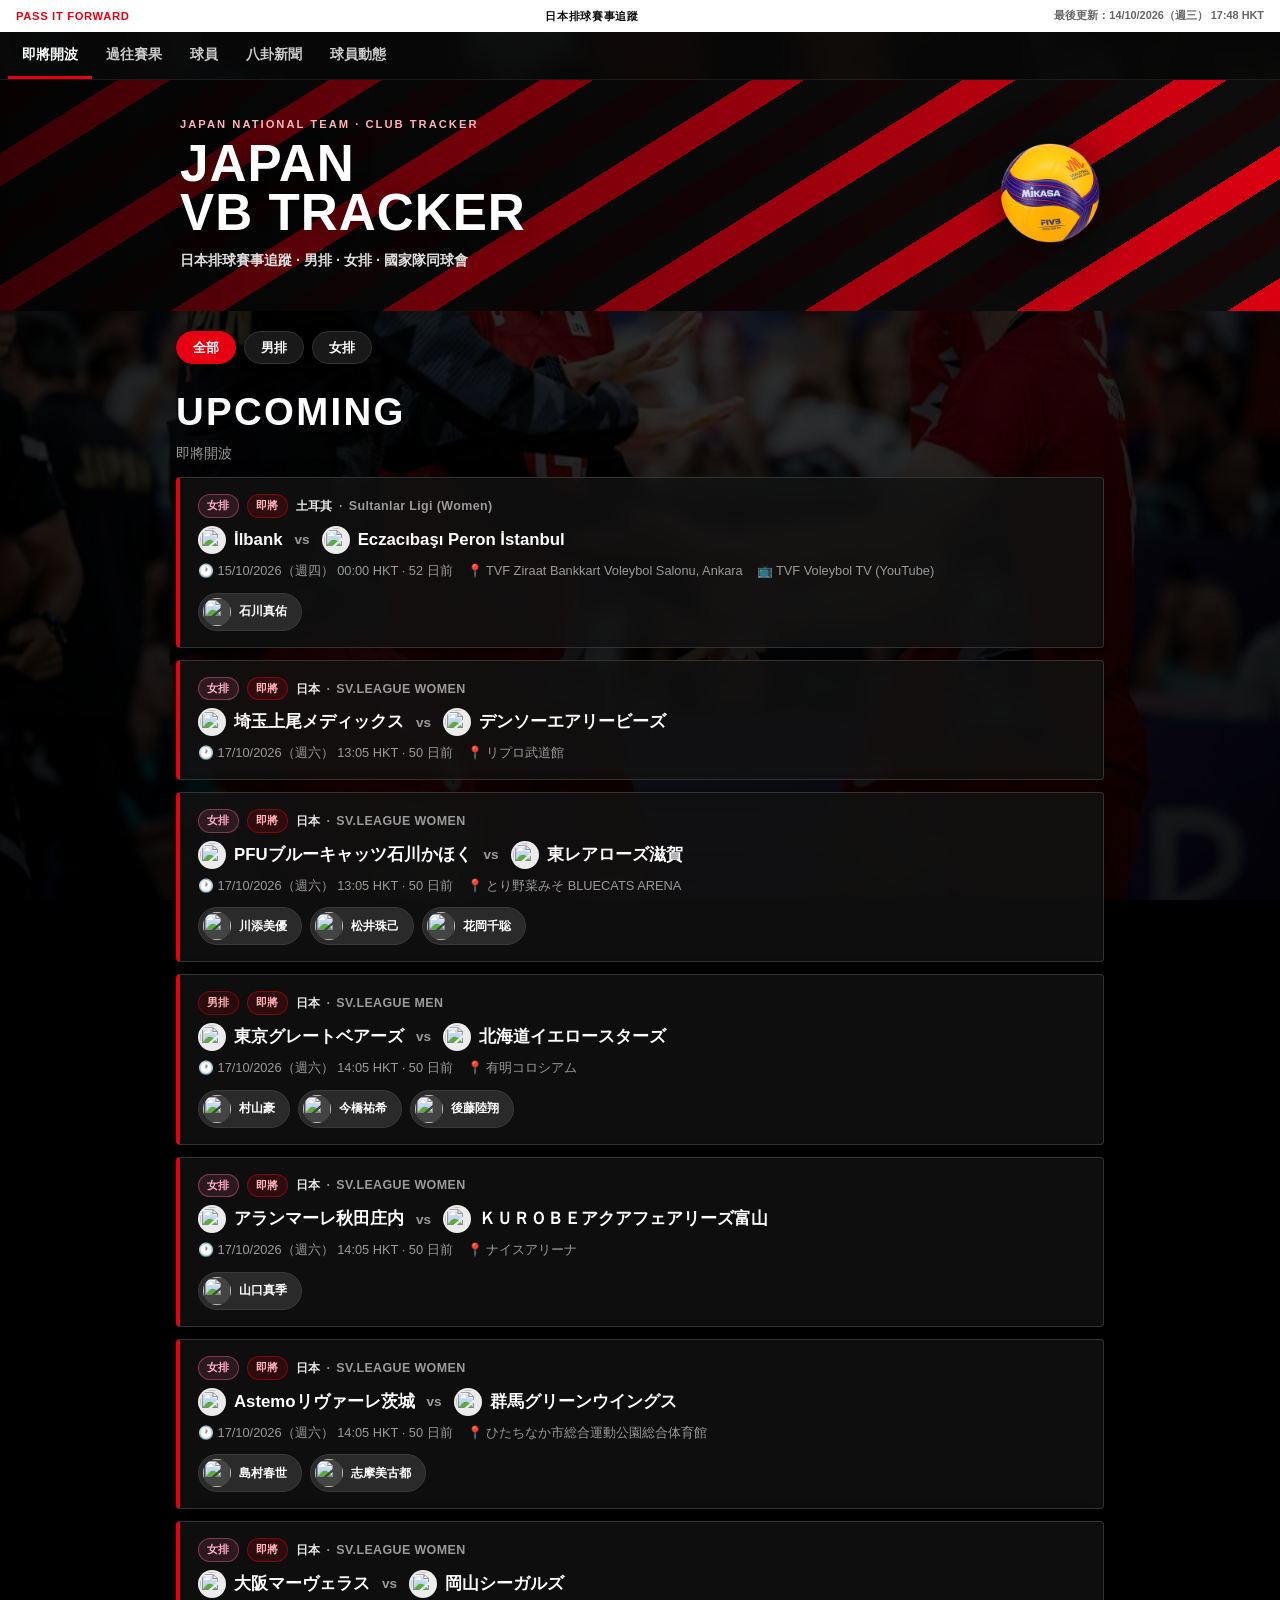
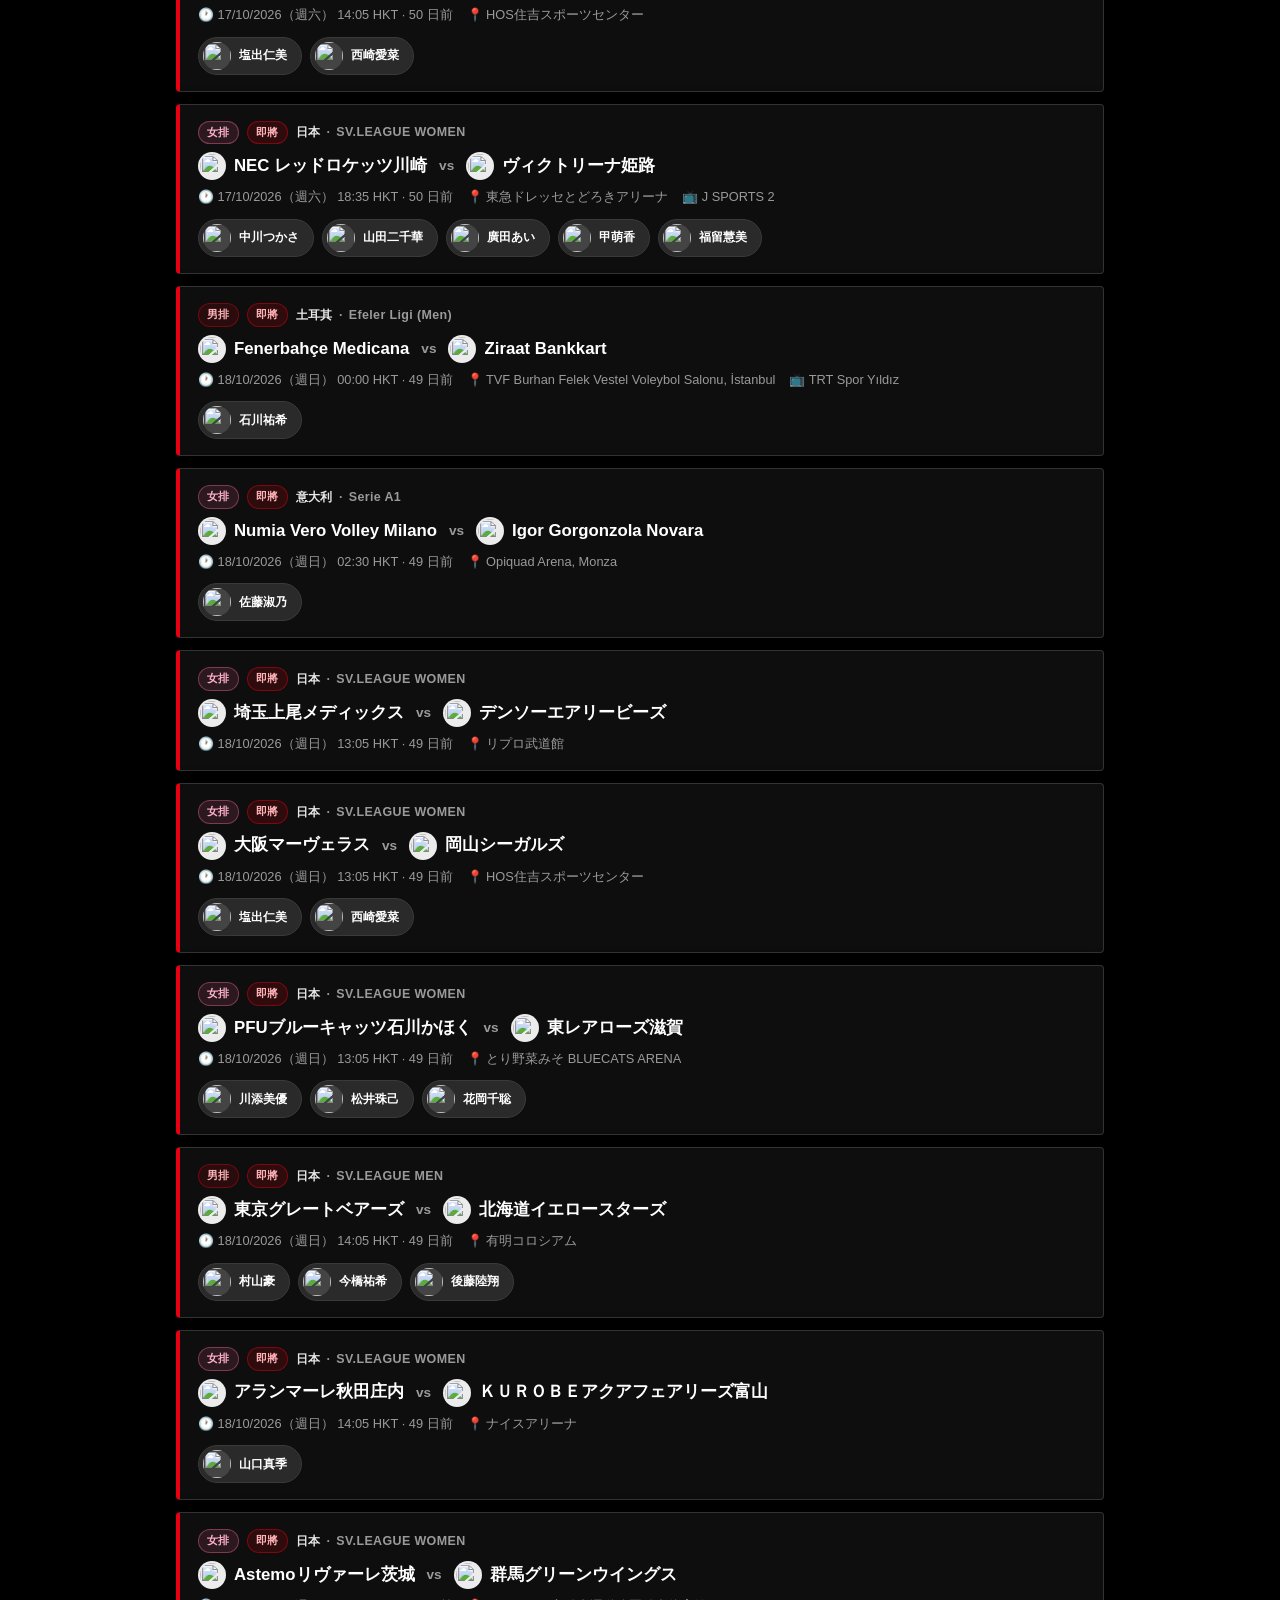
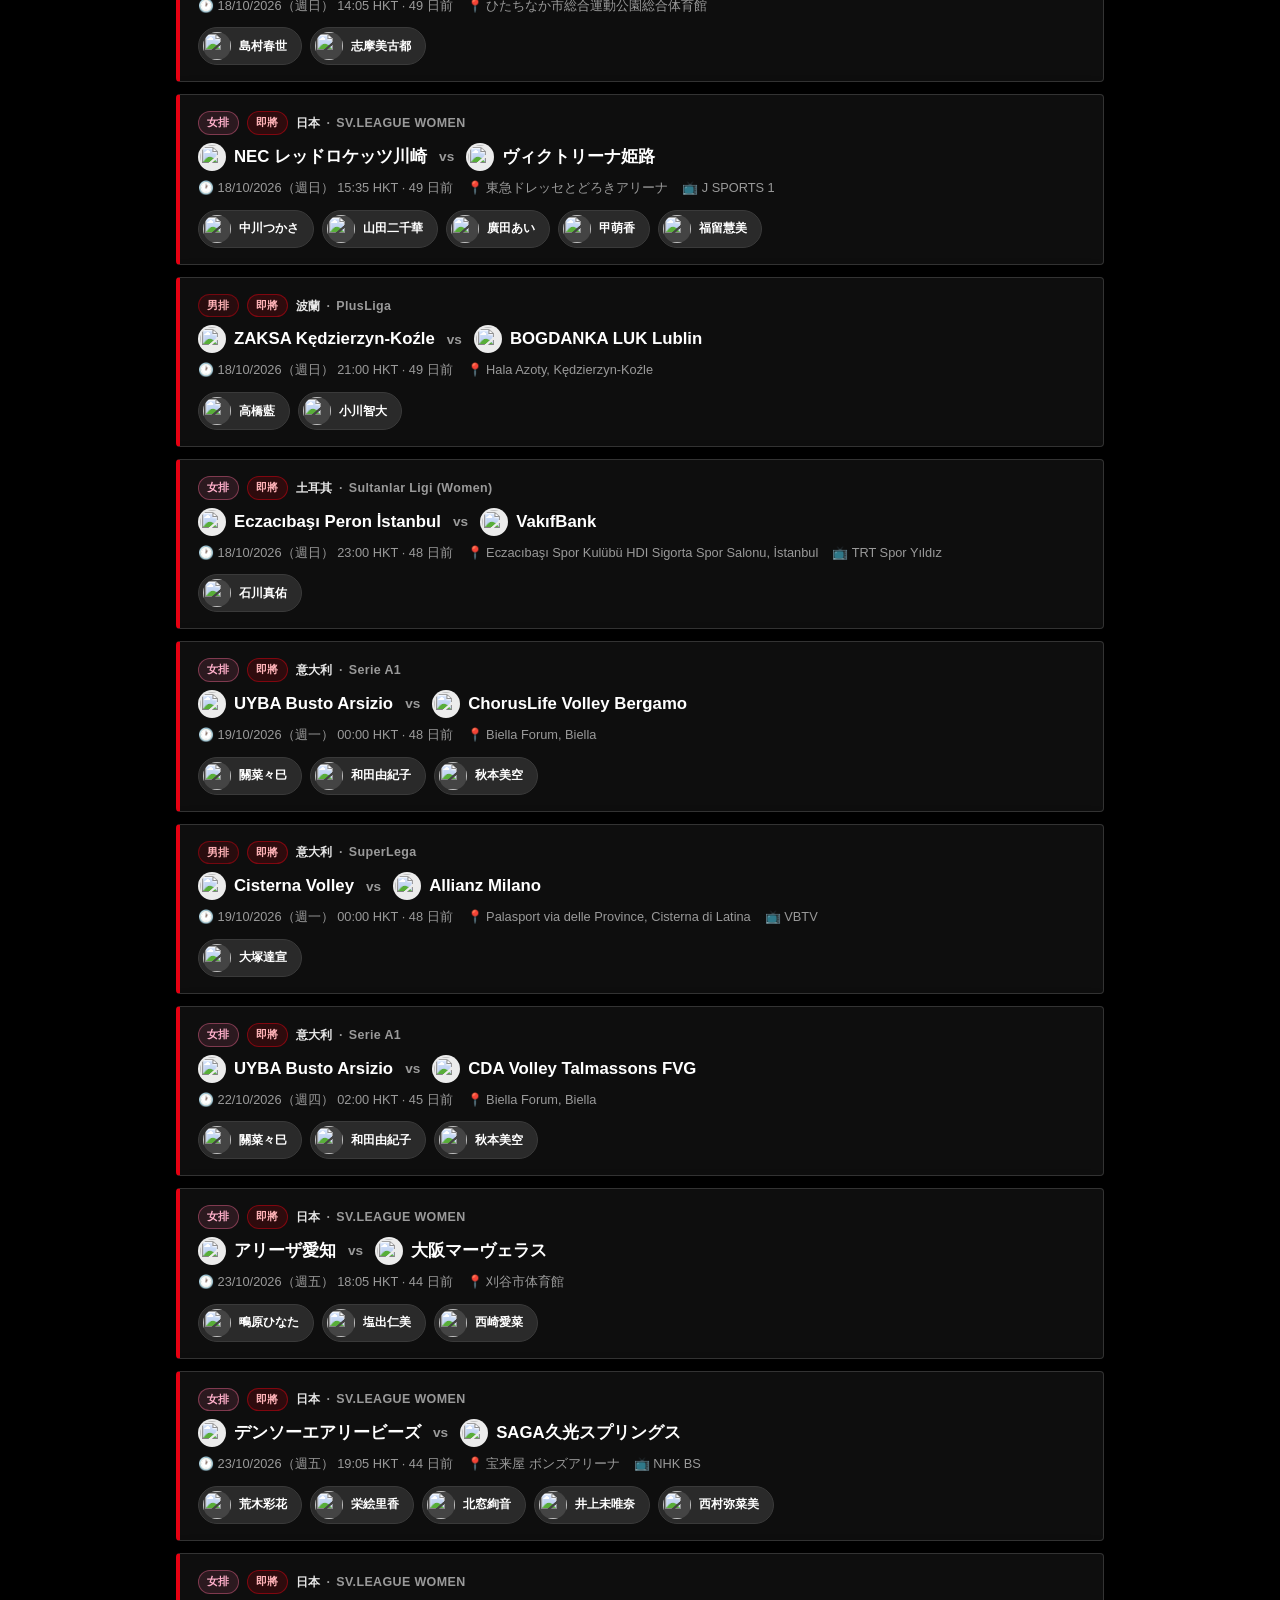
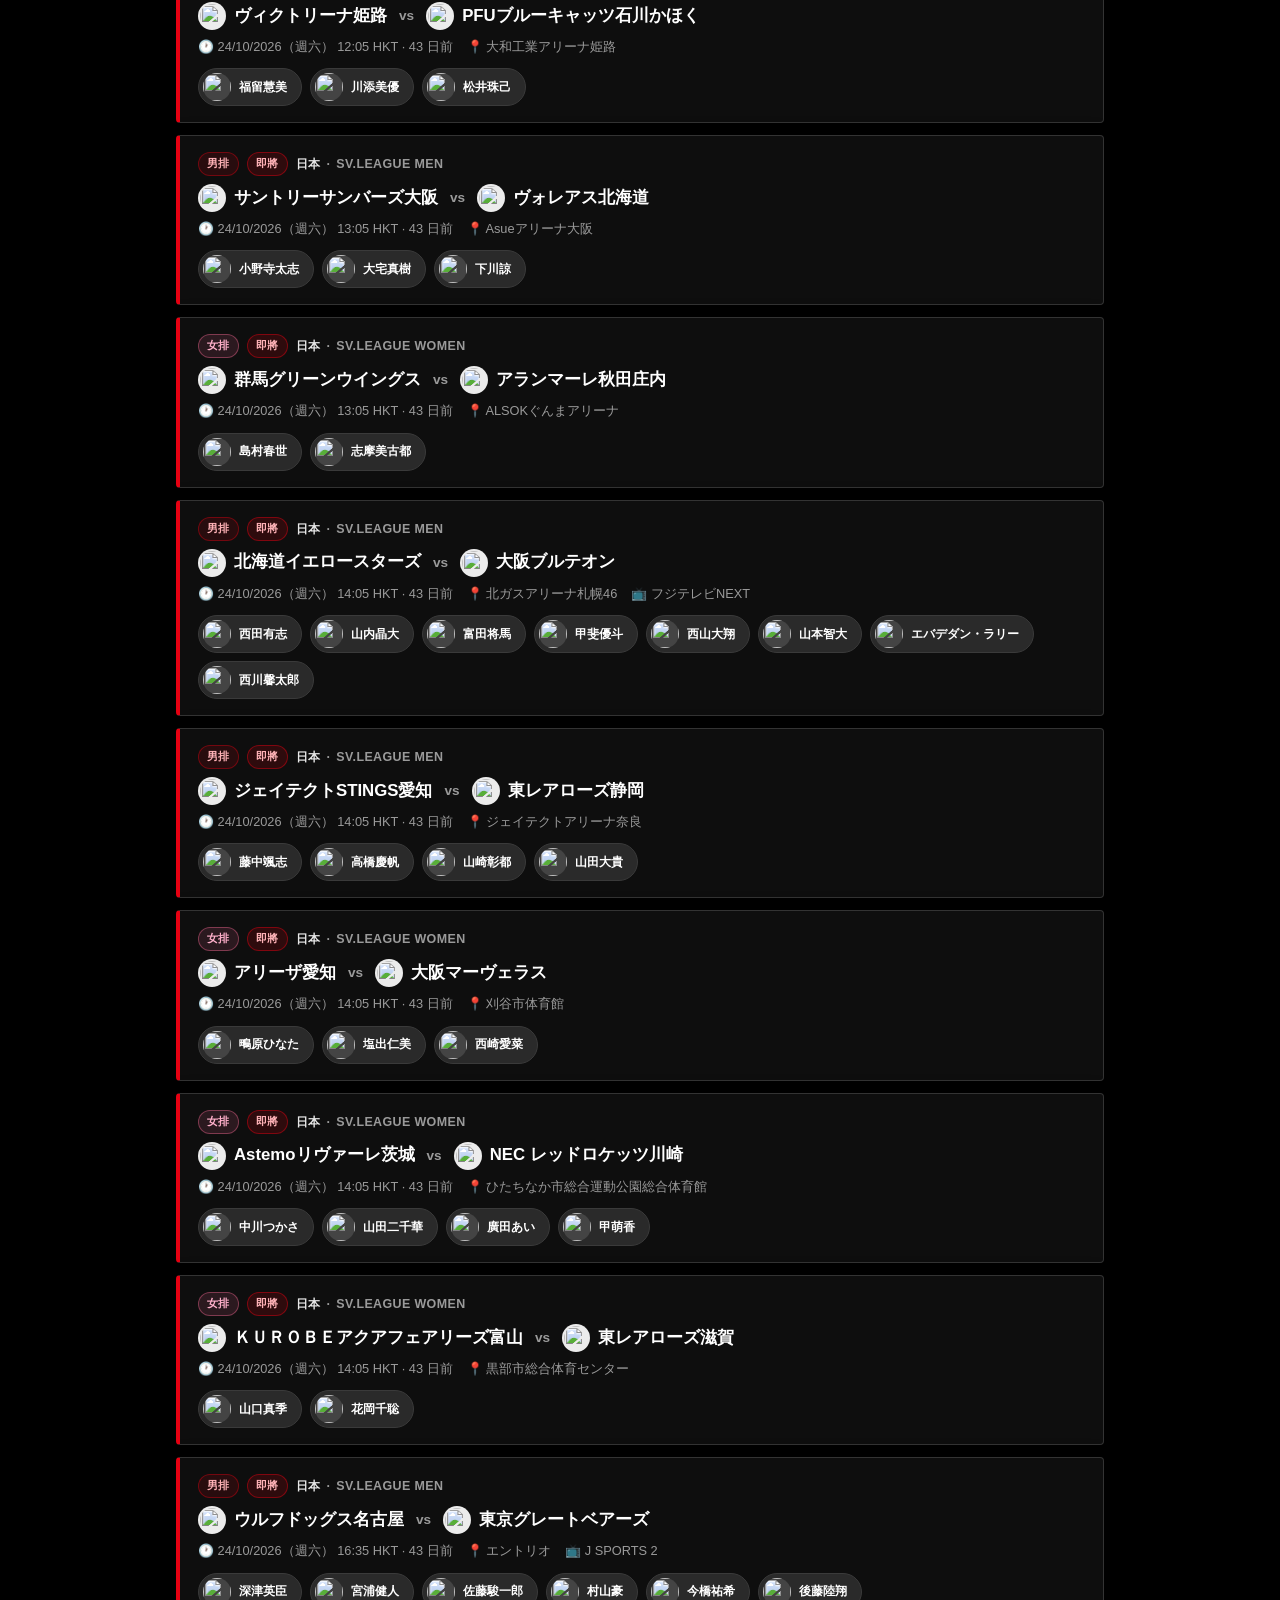
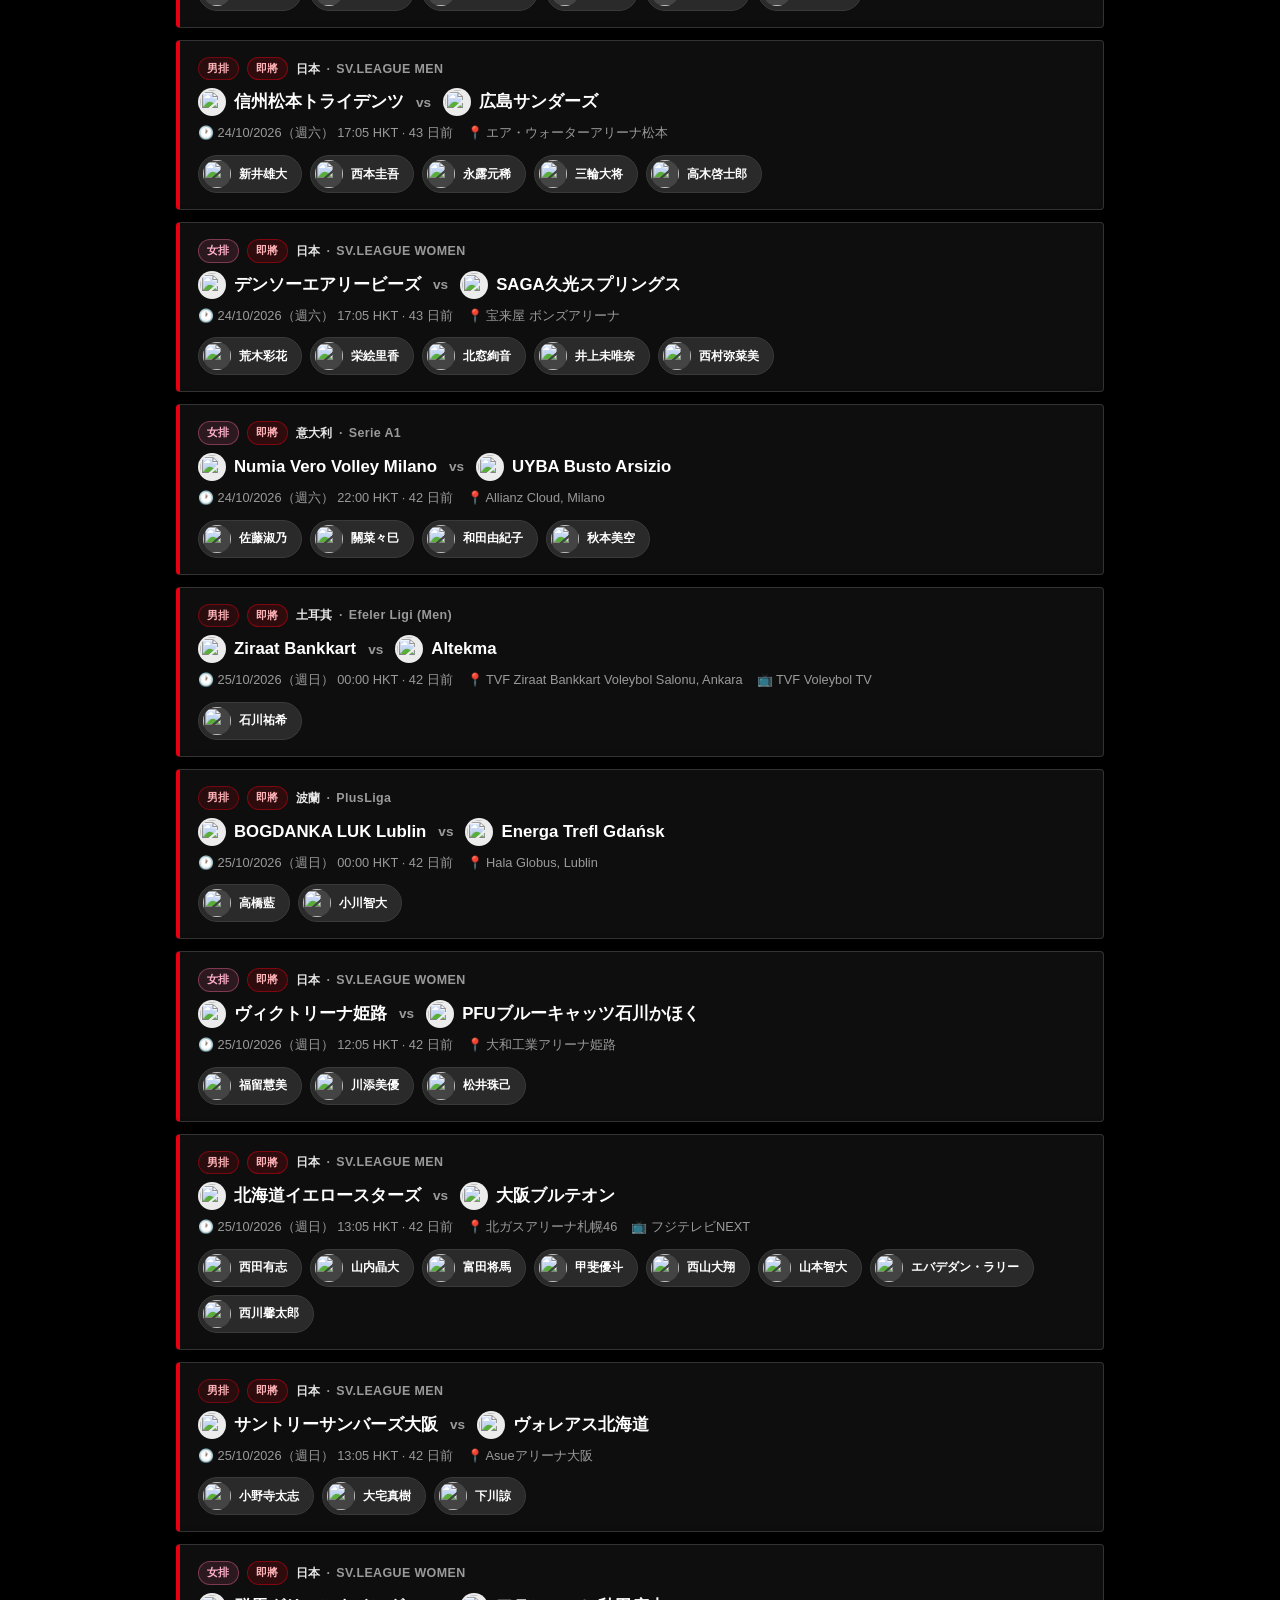
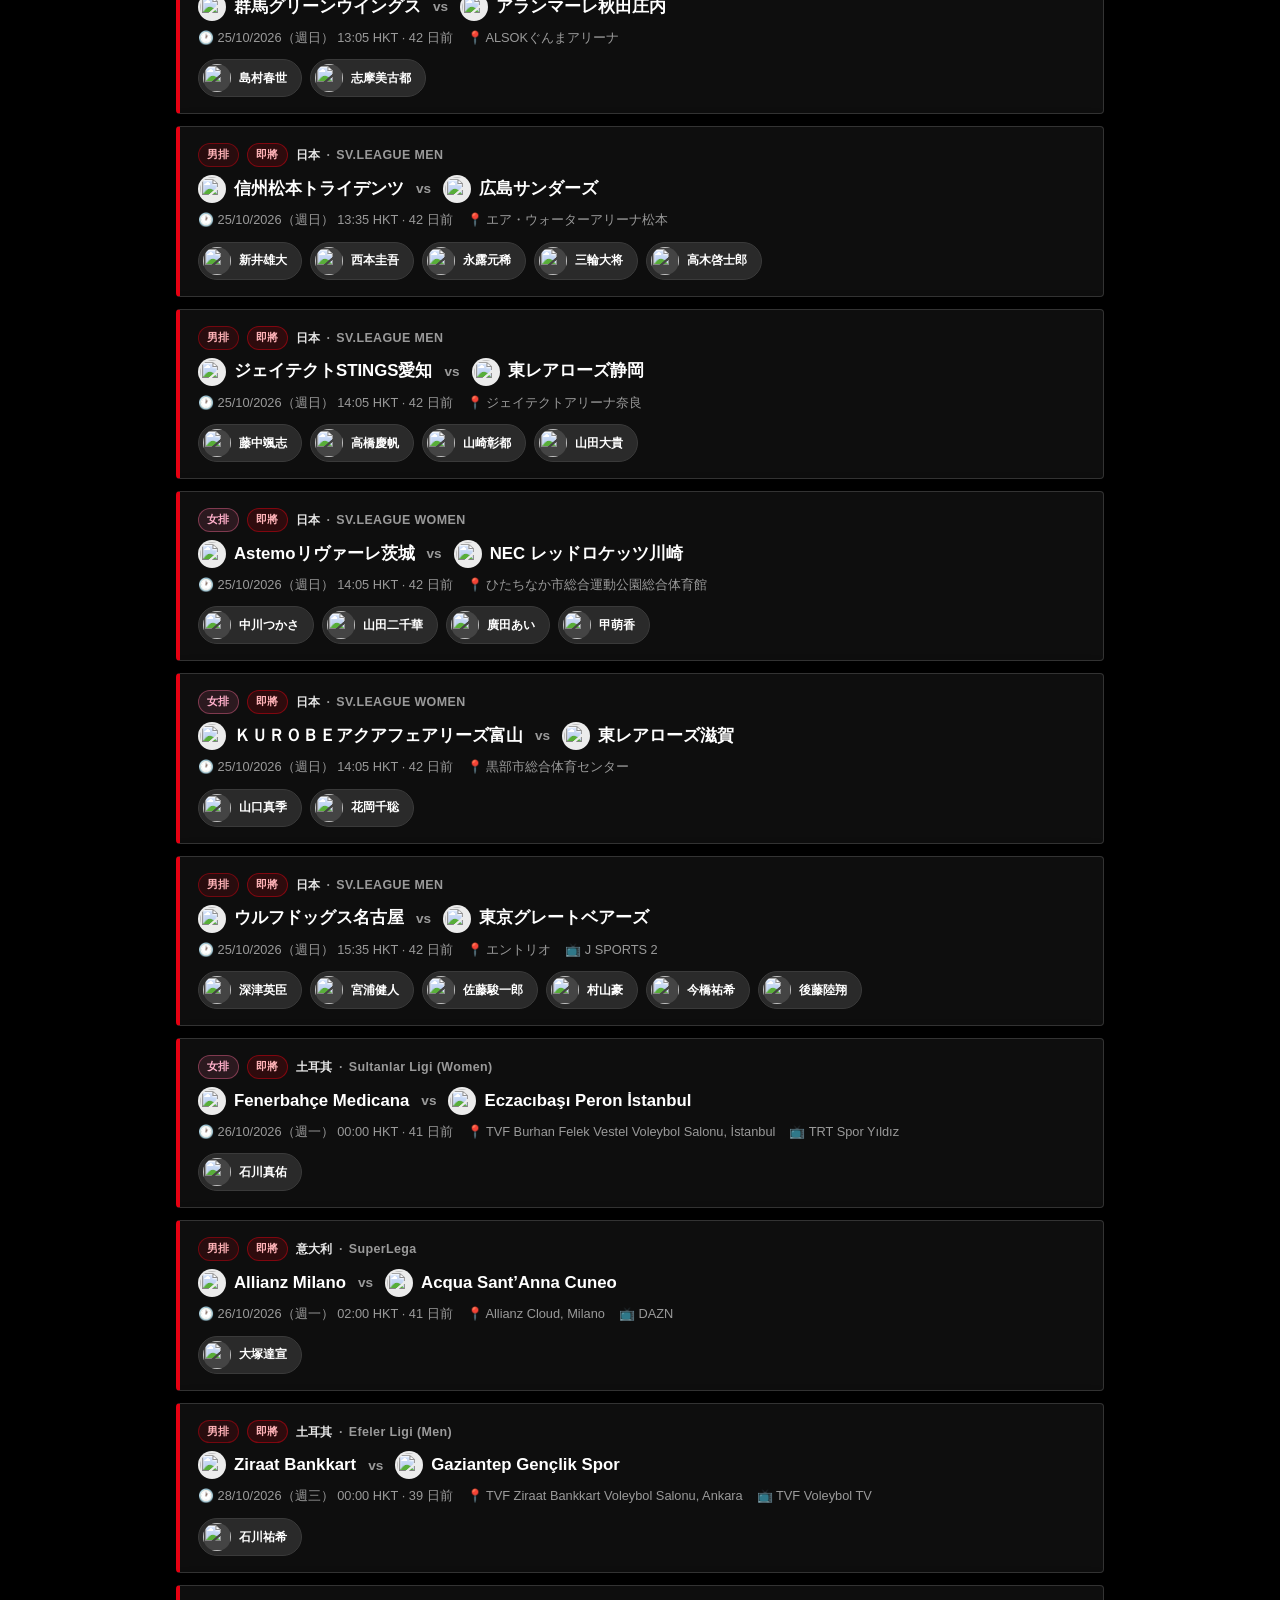
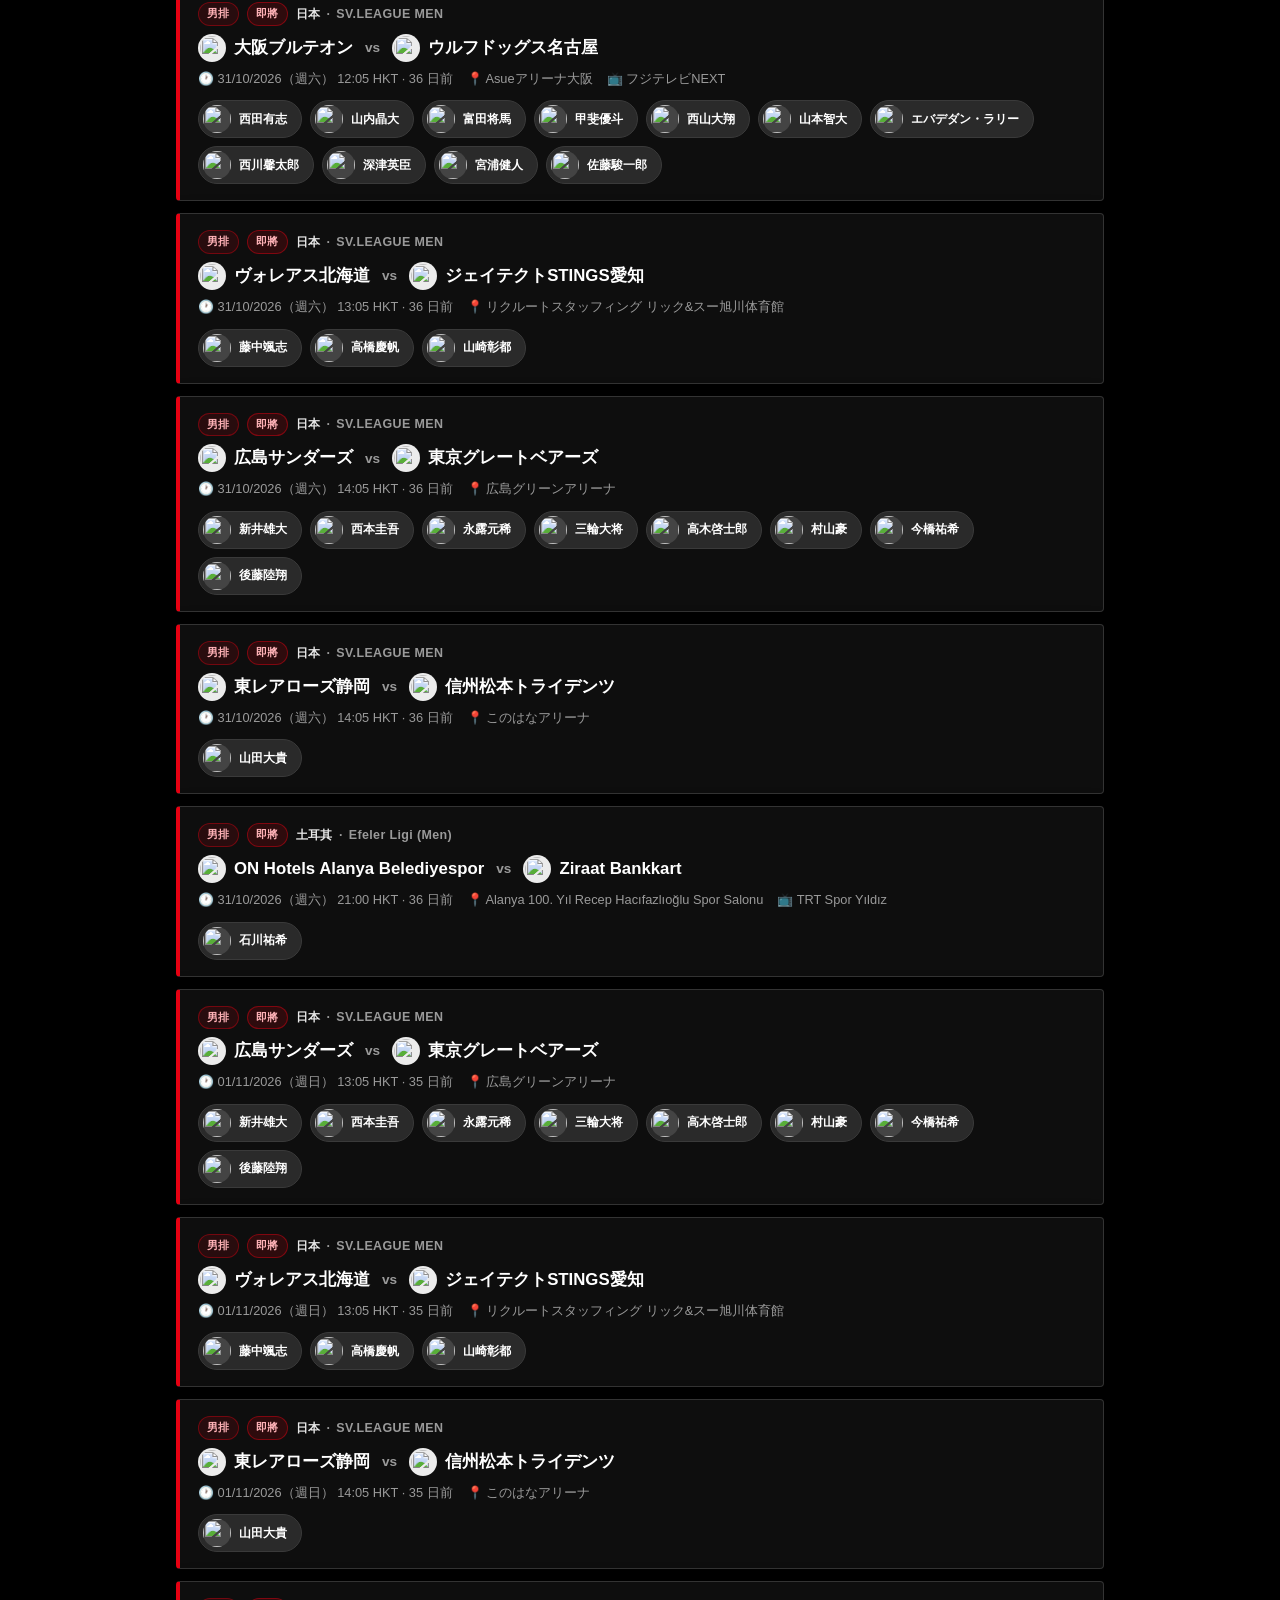
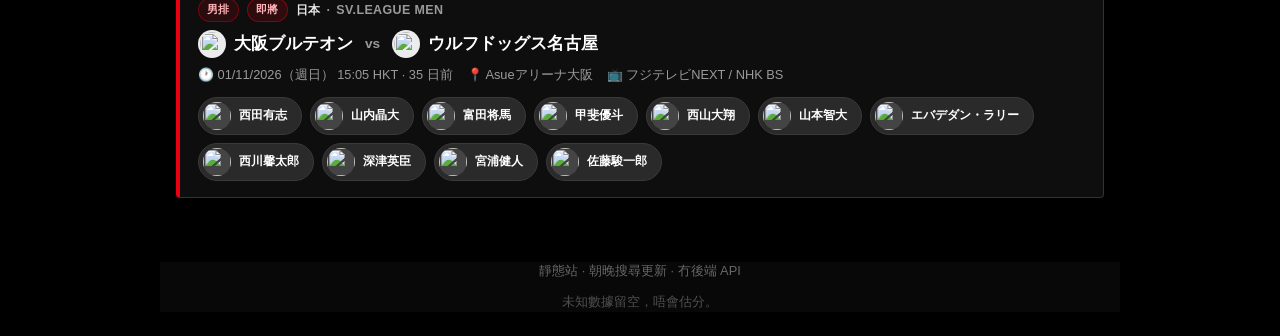
==== commit eb720260: "Add team crests and league country flags on match cards Official SV.LEAGUE emblems plus Wikimedia/pu" ====
--- a/index.html
+++ b/index.html
@@ -5,7 +5,7 @@
   <meta name="viewport" content="width=device-width, initial-scale=1" />
   <title>日本排球賽事追蹤</title>
   <meta name="description" content="日本男排／女排相關球員賽事列表、過往賽果同每場數據" />
-  <link rel="stylesheet" href="styles.css?v=20261014i" />
+  <link rel="stylesheet" href="styles.css?v=20261014j" />
 </head>
 <body>
   <div class="kb-stage" id="kb-stage" aria-hidden="true">
@@ -35,7 +35,7 @@
         <p class="hero-sub">日本排球賽事追蹤 · 男排 · 女排 · 國家隊同球會</p>
       </div>
       <div class="hero-ball">
-        <img src="assets/mikasa-vnl-ball.png?v=20261014i" alt="Mikasa V200W-VNL 公式比賽用球" width="120" height="120" />
+        <img src="assets/mikasa-vnl-ball.png?v=20261014j" alt="Mikasa V200W-VNL 公式比賽用球" width="120" height="120" />
       </div>
     </div>
   </header>
@@ -68,6 +68,6 @@
   </footer>
 
   </div><!-- /.site-shell -->
-  <script src="app.js?v=20261014i"></script>
+  <script src="app.js?v=20261014j"></script>
 </body>
 </html>
--- a/styles.css
+++ b/styles.css
@@ -321,7 +321,40 @@
 .badge.women { color: #ffb0cb; border-color: rgba(255,107,154,.4); background: rgba(255,107,154,.12); }
 .badge.upcoming { color: #ffb3b8; border-color: rgba(230,0,18,.45); background: rgba(230,0,18,.15); }
 .badge.final { color: var(--final); border-color: rgba(125,138,163,.4); background: rgba(125,138,163,.12); }
-.comp { color: var(--muted); font-size: 0.78rem; font-weight: 700; letter-spacing: 0.03em; }
+.comp {
+  display: inline-flex;
+  align-items: center;
+  gap: 6px;
+  color: var(--muted);
+  font-size: 0.78rem;
+  font-weight: 700;
+  letter-spacing: 0.03em;
+  min-width: 0;
+}
+.league-flag {
+  width: 18px;
+  height: 12px;
+  object-fit: cover;
+  border-radius: 2px;
+  flex-shrink: 0;
+  box-shadow: 0 0 0 1px rgba(255,255,255,.15);
+  background: #222;
+}
+.league-country {
+  color: #e8e8e8;
+  font-weight: 800;
+  white-space: nowrap;
+}
+.league-country::after {
+  content: "·";
+  margin-left: 6px;
+  color: var(--muted);
+  font-weight: 600;
+}
+.league-name {
+  color: var(--muted);
+  font-weight: 700;
+}
 
 .match-teams {
   display: flex;
@@ -330,12 +363,56 @@
   flex-wrap: wrap;
   font-size: 1.05rem;
   font-weight: 800;
+}
+.team-with-logo {
+  display: inline-flex;
+  align-items: center;
+  gap: 8px;
+  min-width: 0;
+}
+.team-logo {
+  width: 28px;
+  height: 28px;
+  object-fit: contain;
+  flex-shrink: 0;
+  border-radius: 50%;
+  background: rgba(255,255,255,.92);
+  padding: 2px;
+  box-sizing: border-box;
+}
+.team-logo-fallback {
+  width: 28px;
+  height: 28px;
+  border-radius: 50%;
+  display: inline-flex;
+  align-items: center;
+  justify-content: center;
+  flex-shrink: 0;
+  background: #333;
+  color: #fff;
+  font-size: 0.65rem;
+  font-weight: 800;
+  letter-spacing: 0.02em;
+}
+.team-name {
+  line-height: 1.2;
 }
 .vs {
   color: var(--muted);
   font-weight: 600;
   font-size: 0.85rem;
   margin: 0 2px;
+}
+.modal-match-title {
+  display: flex;
+  flex-wrap: wrap;
+  align-items: center;
+  gap: 10px;
+  font-size: 1.15rem;
+}
+.modal-match-title .team-logo {
+  width: 32px;
+  height: 32px;
 }
 .score {
   margin-left: auto;
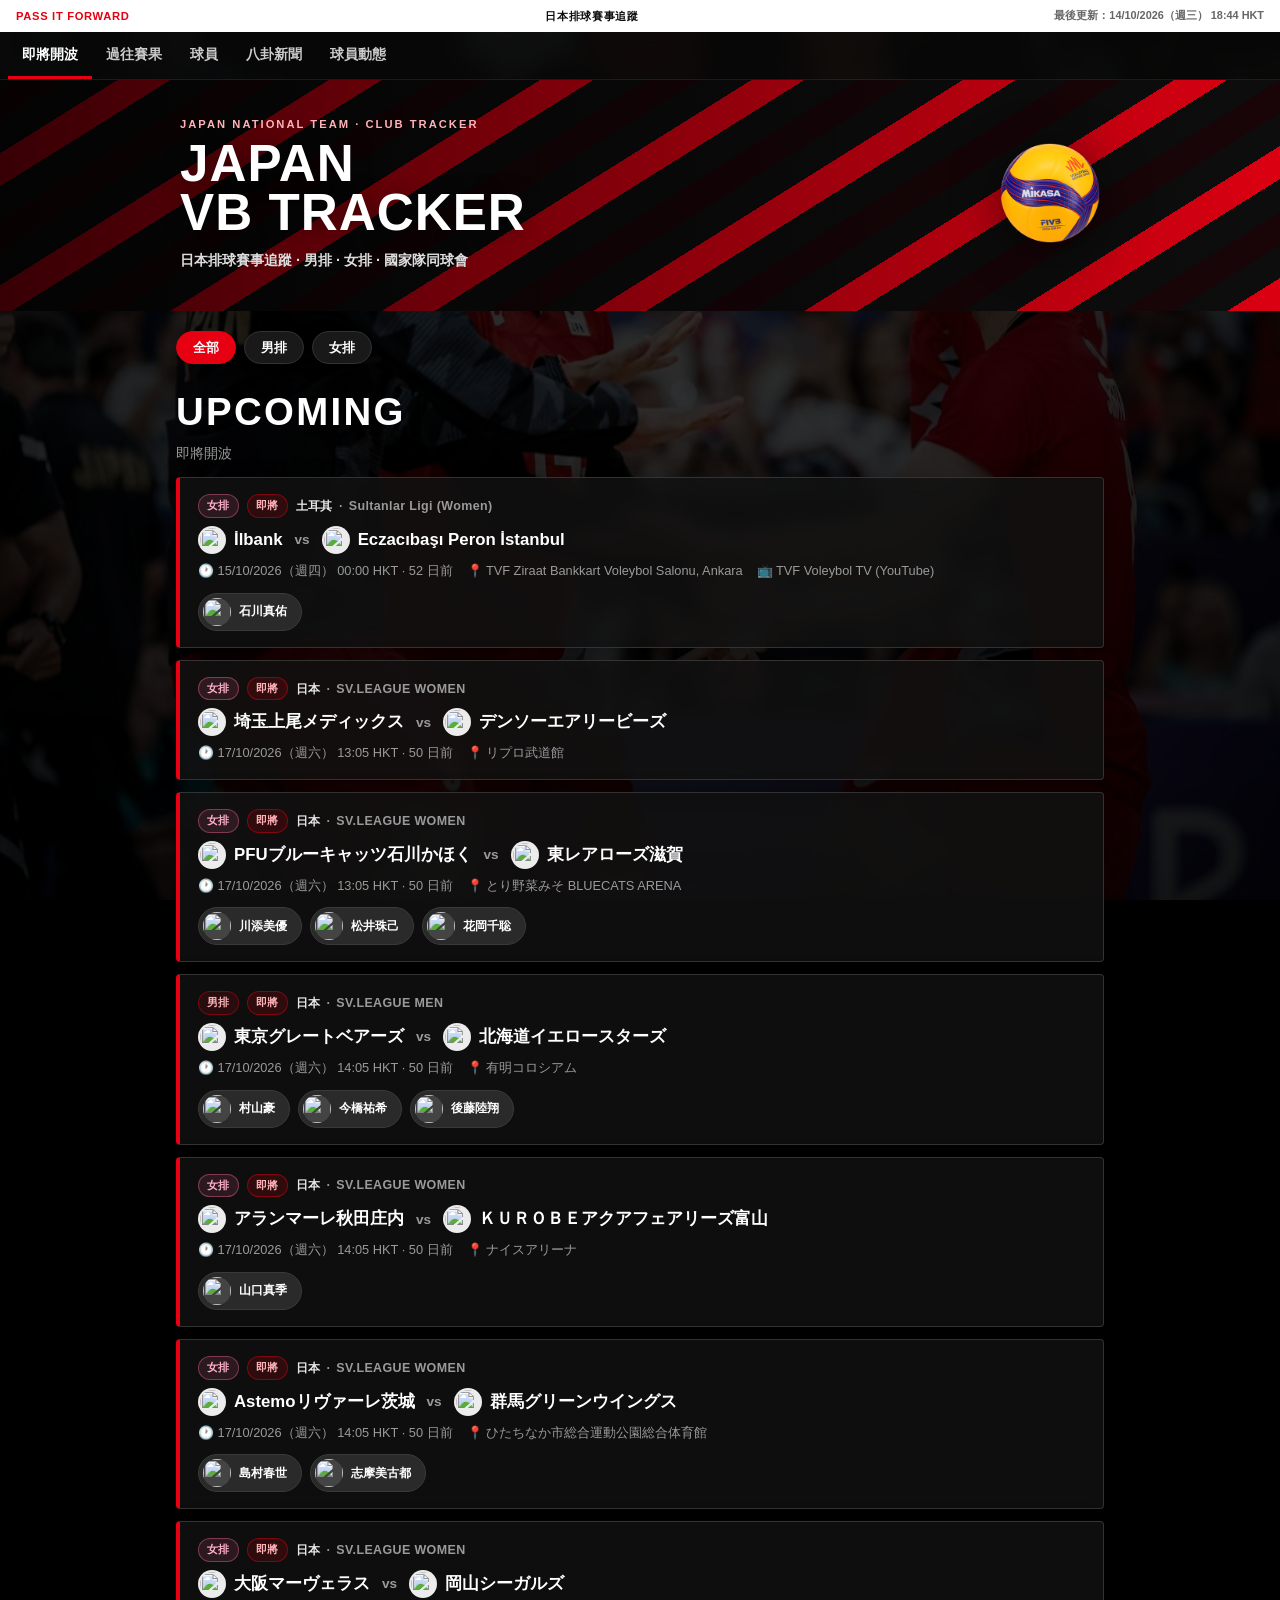
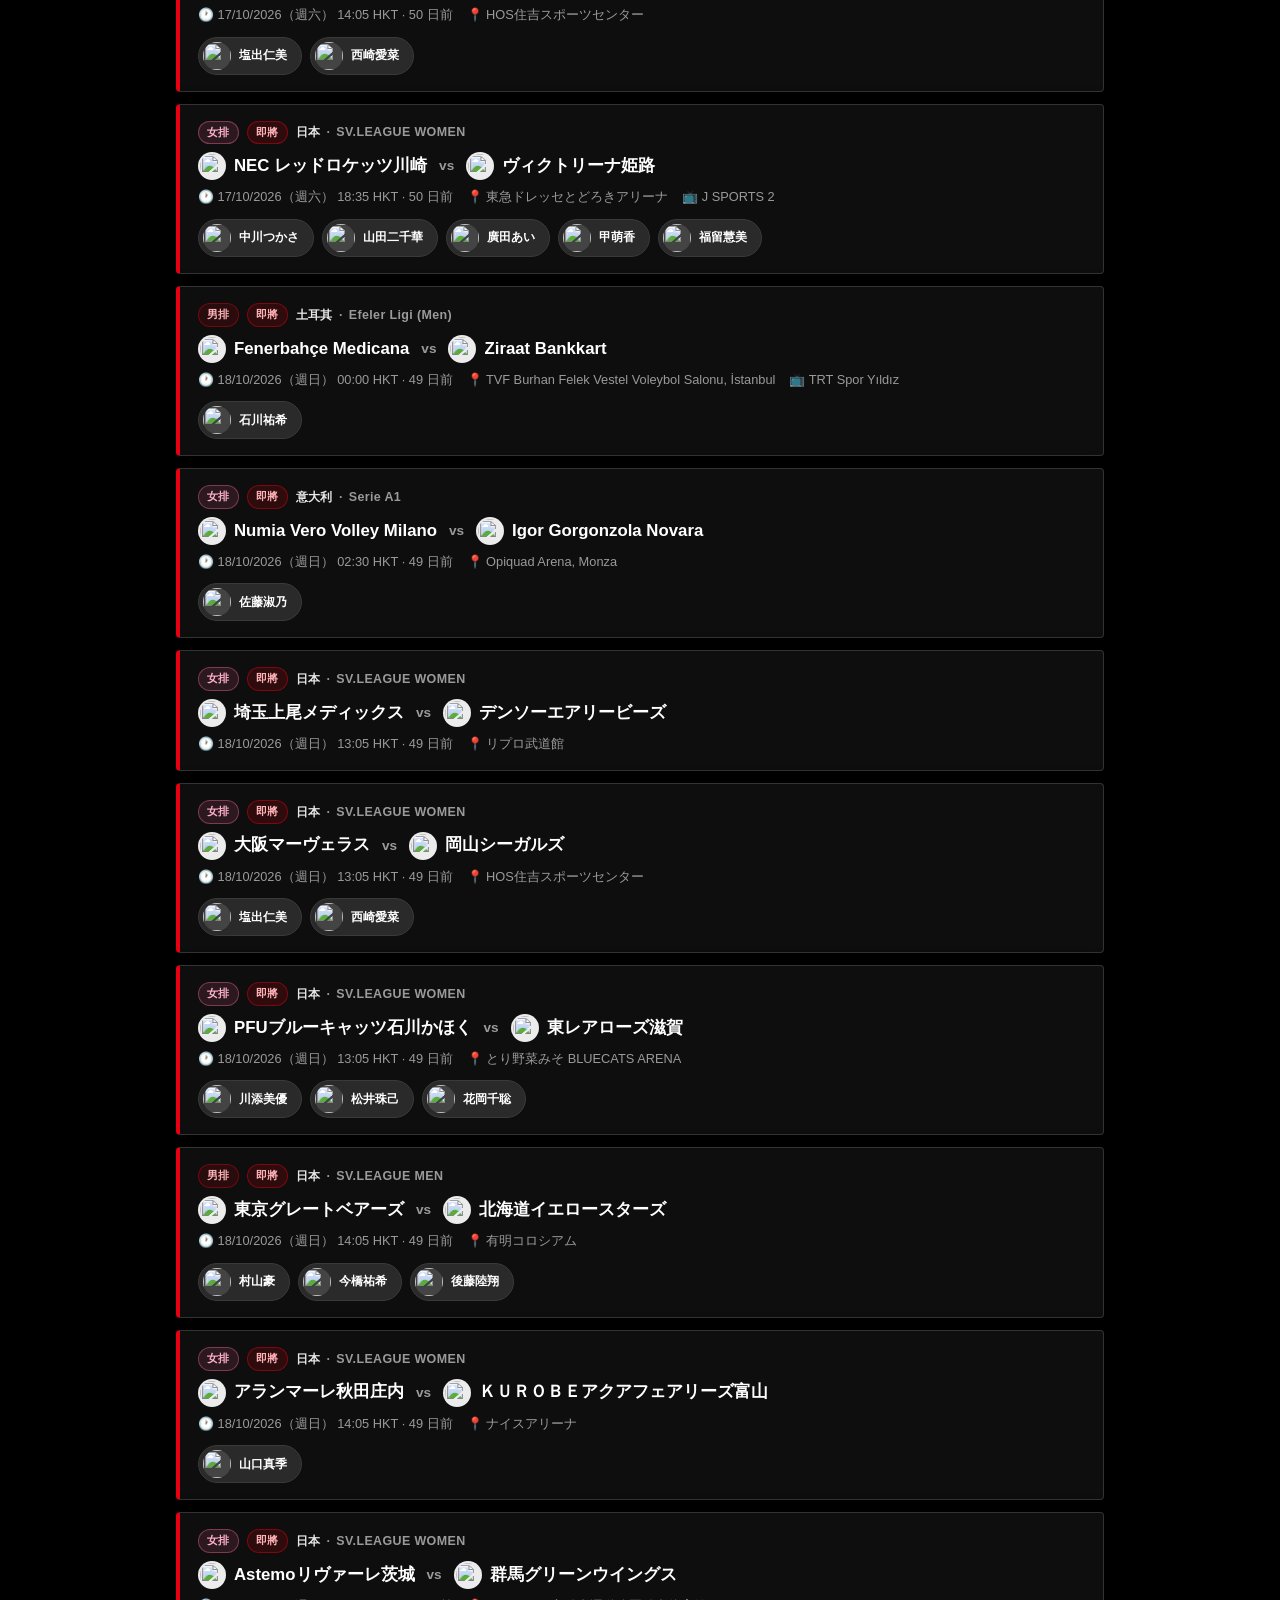
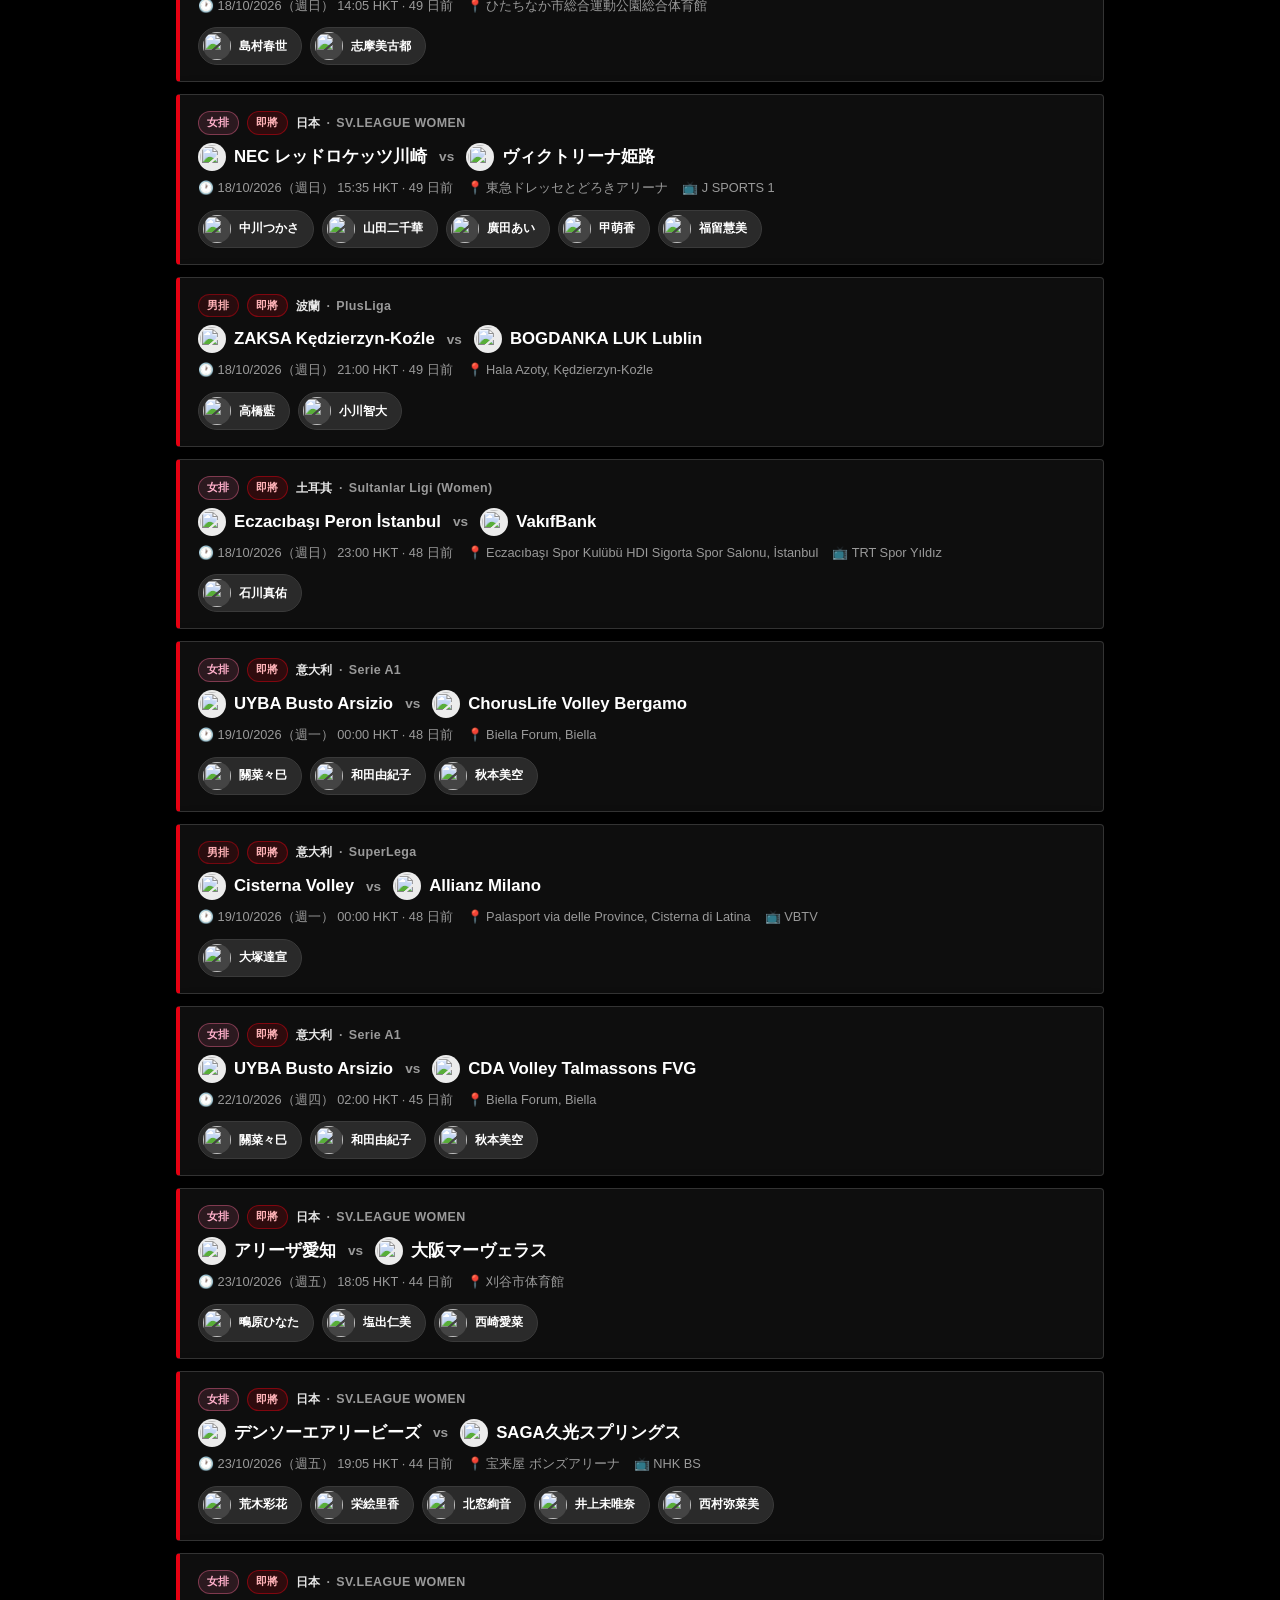
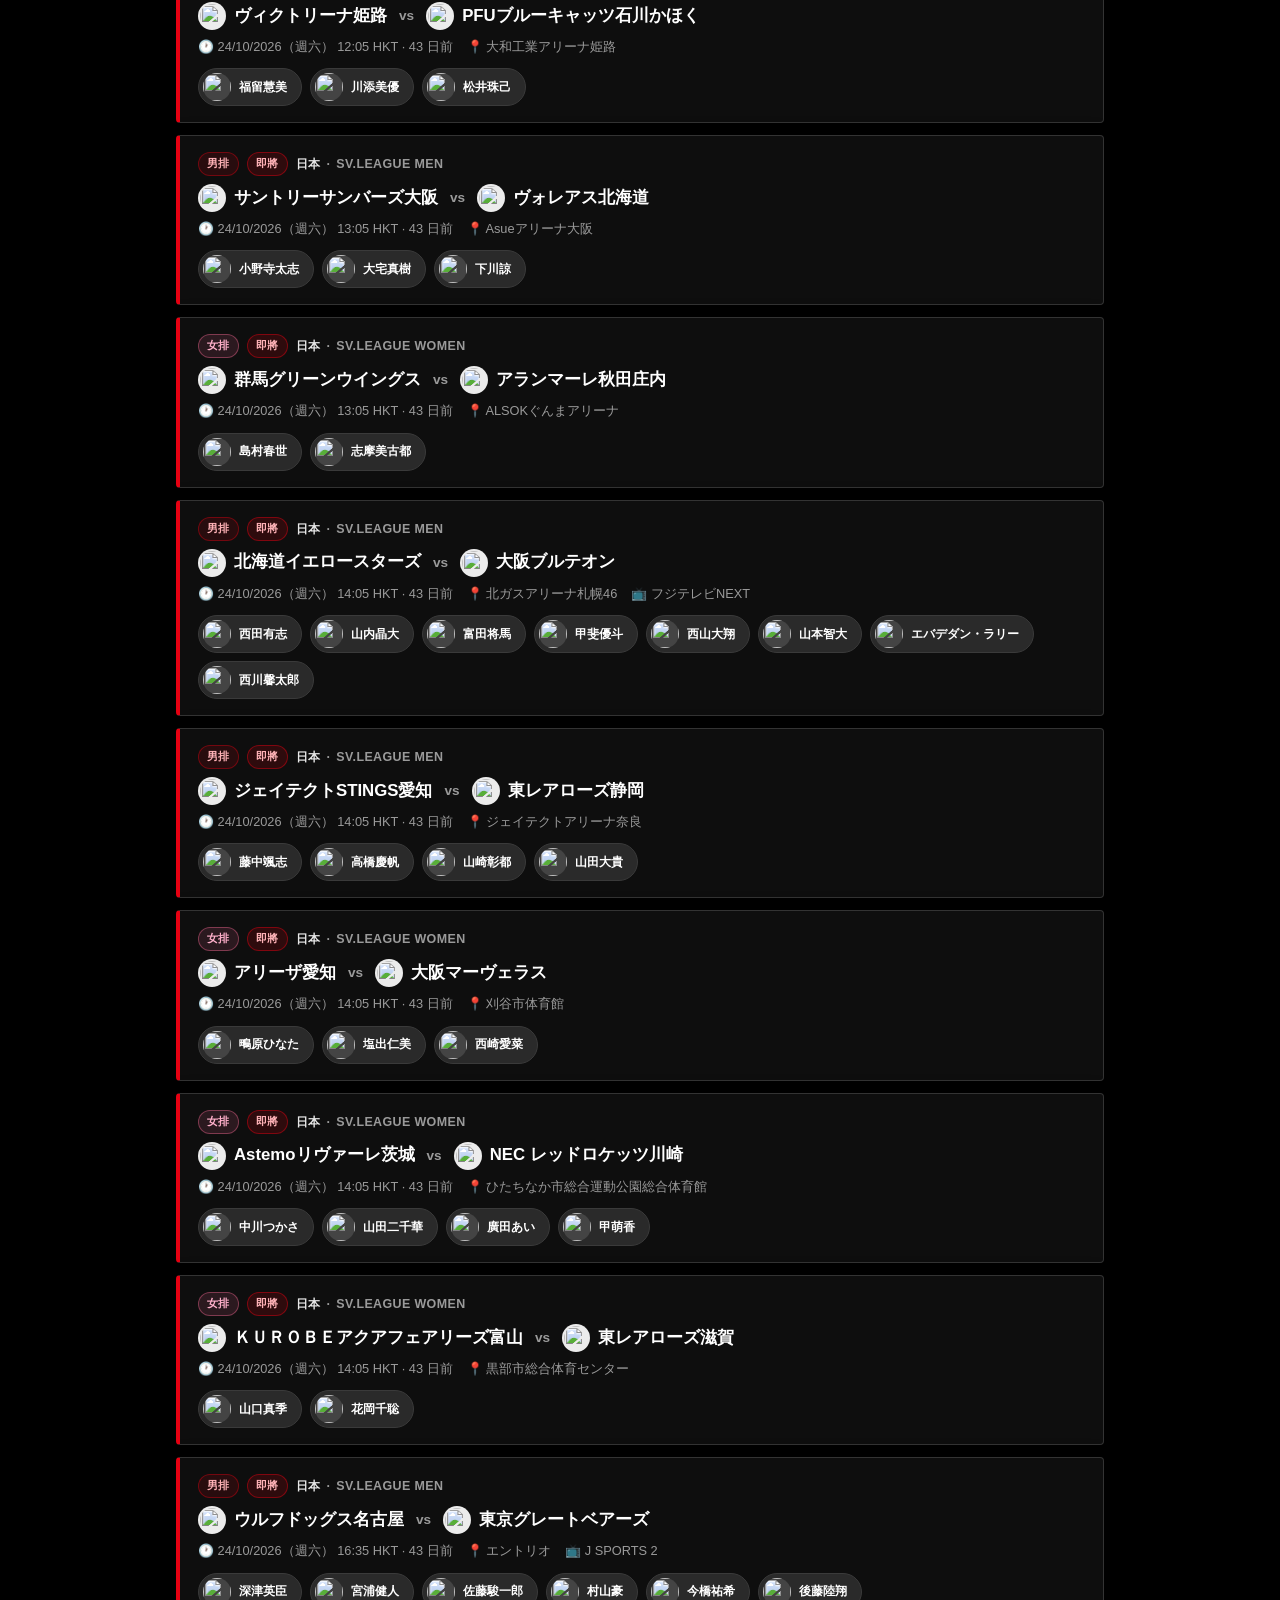
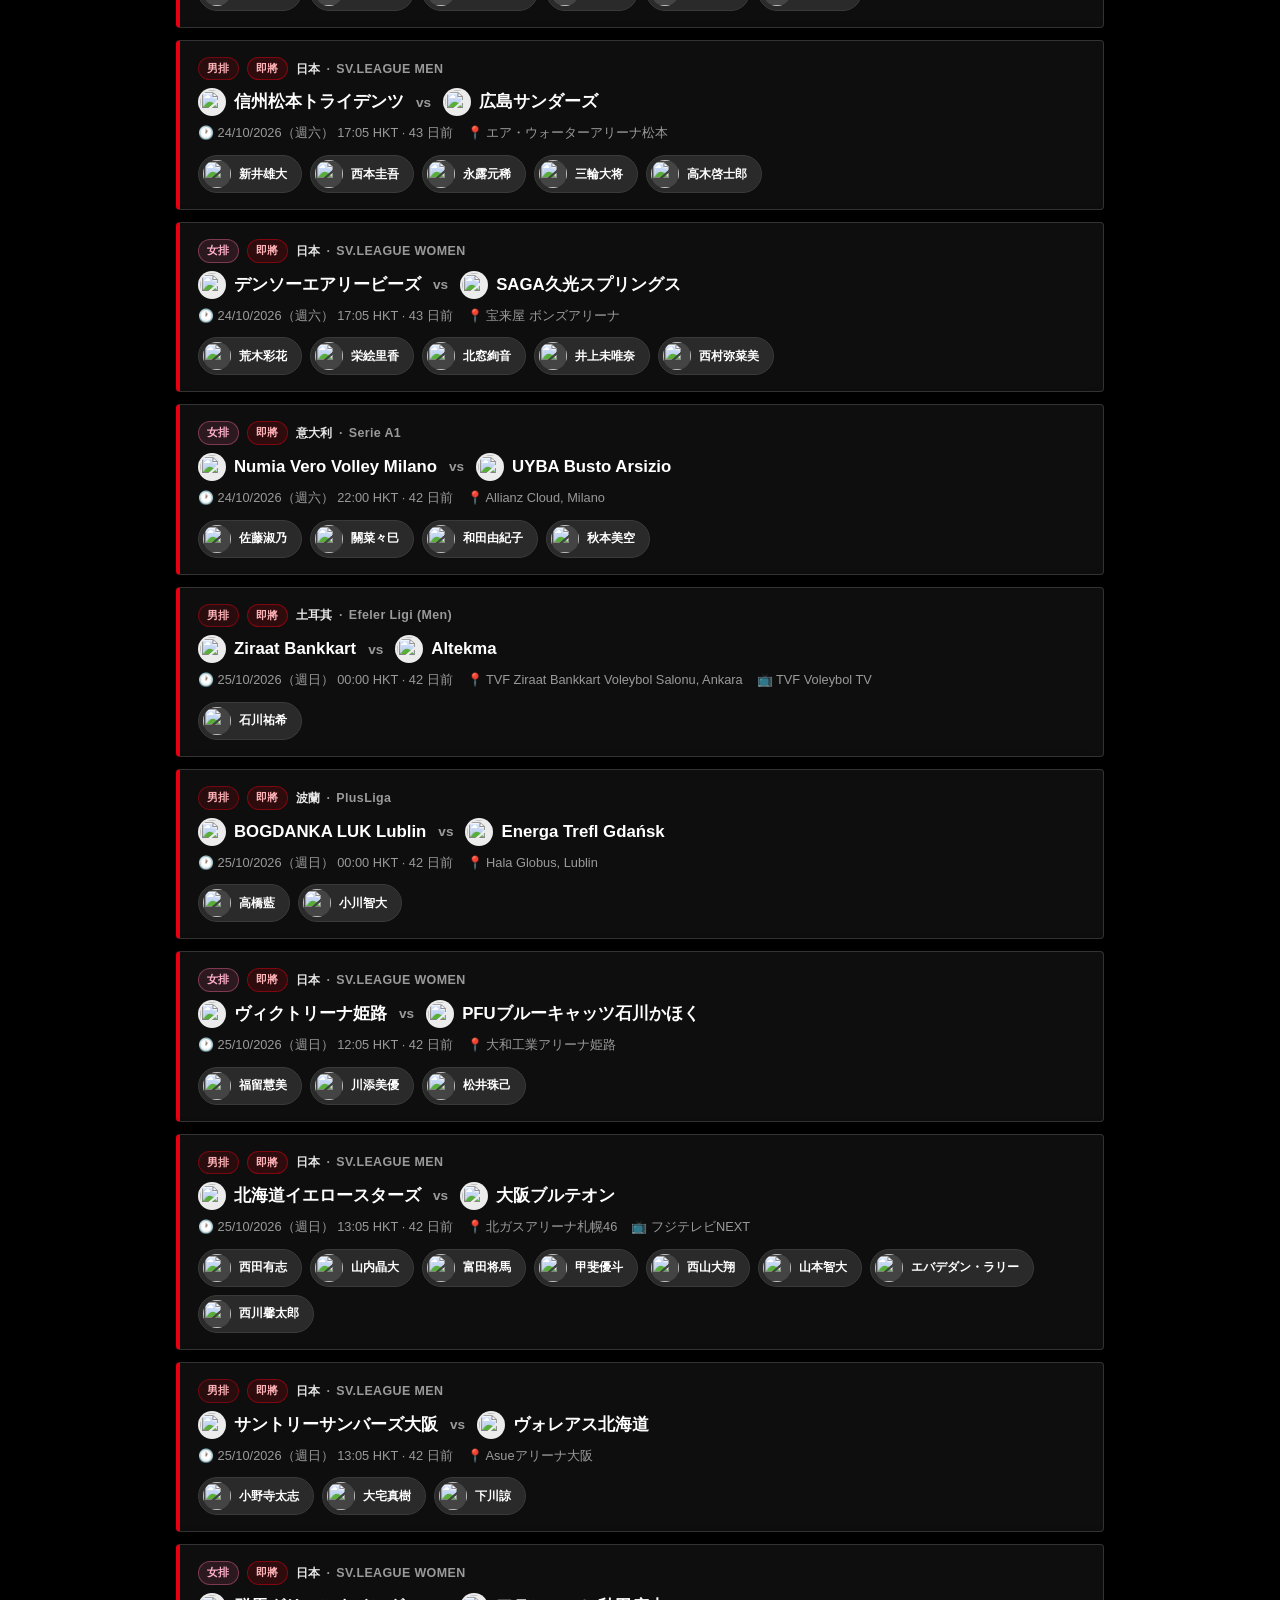
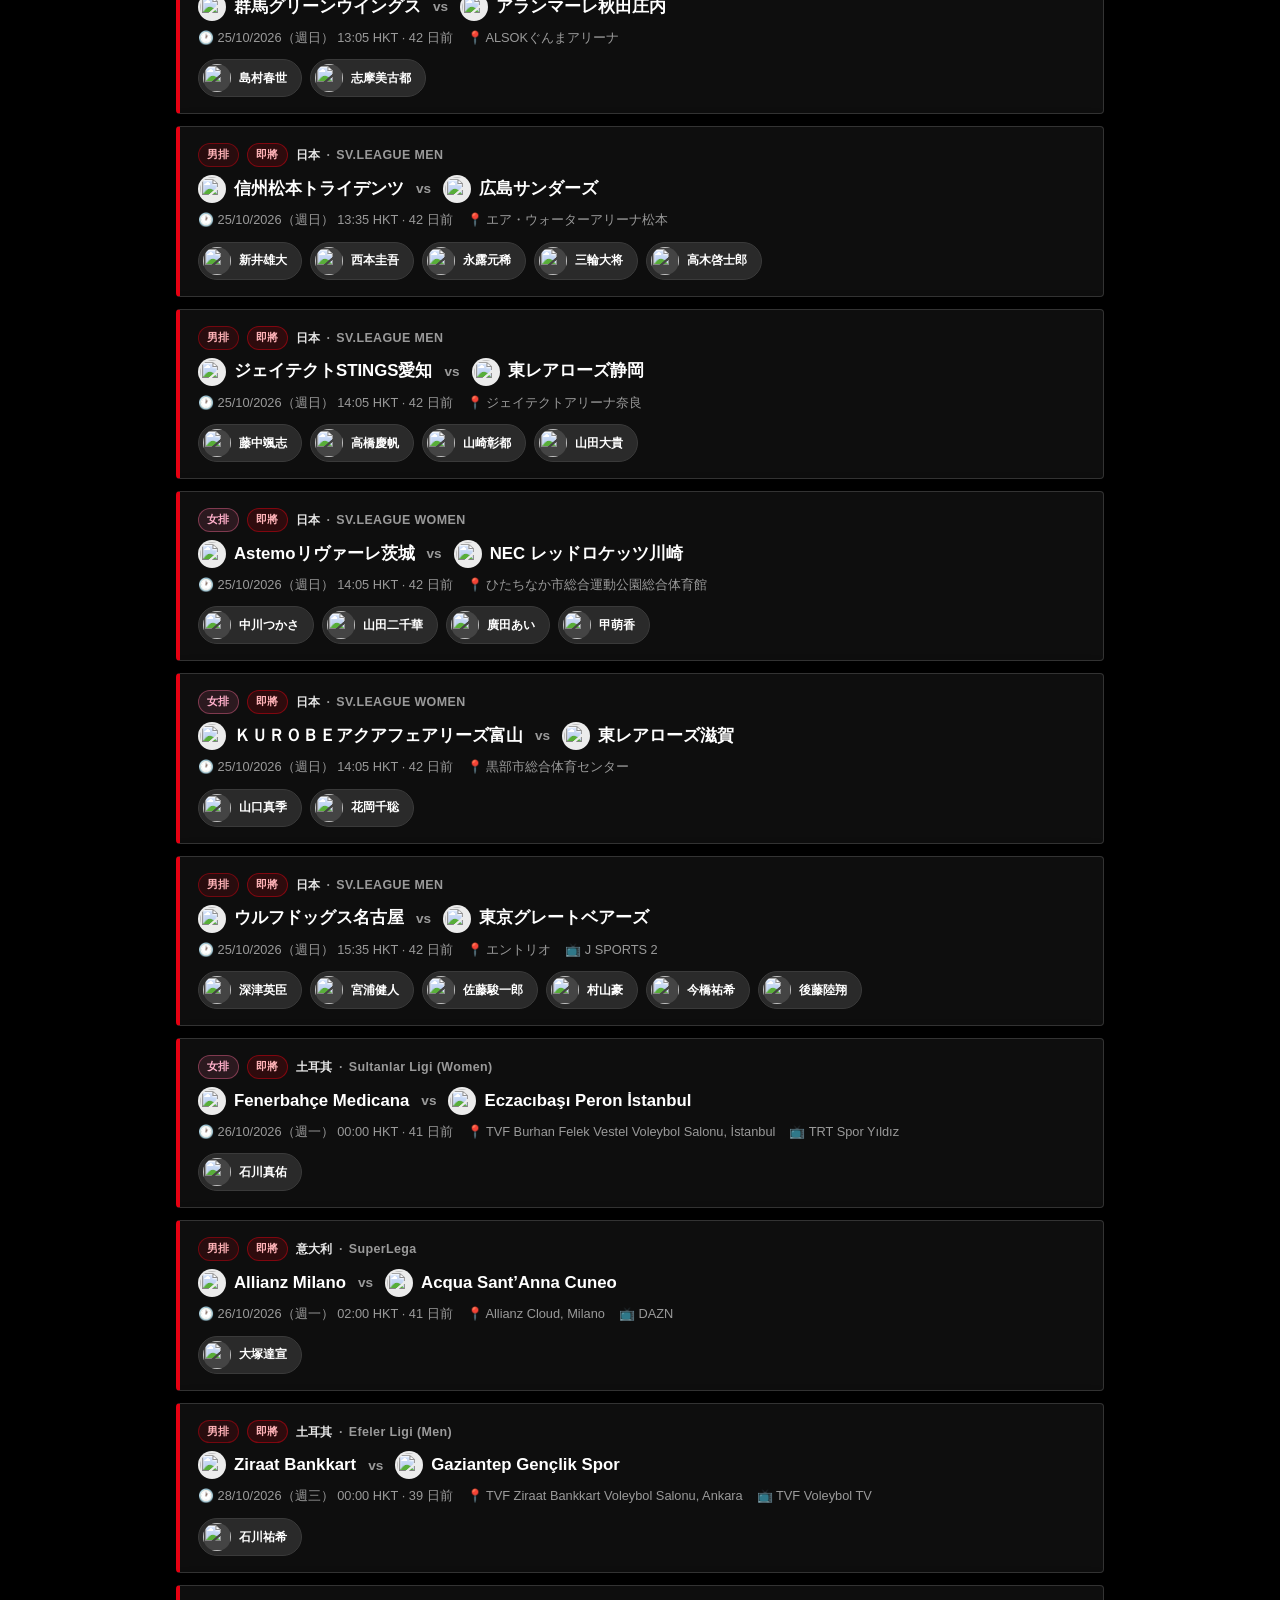
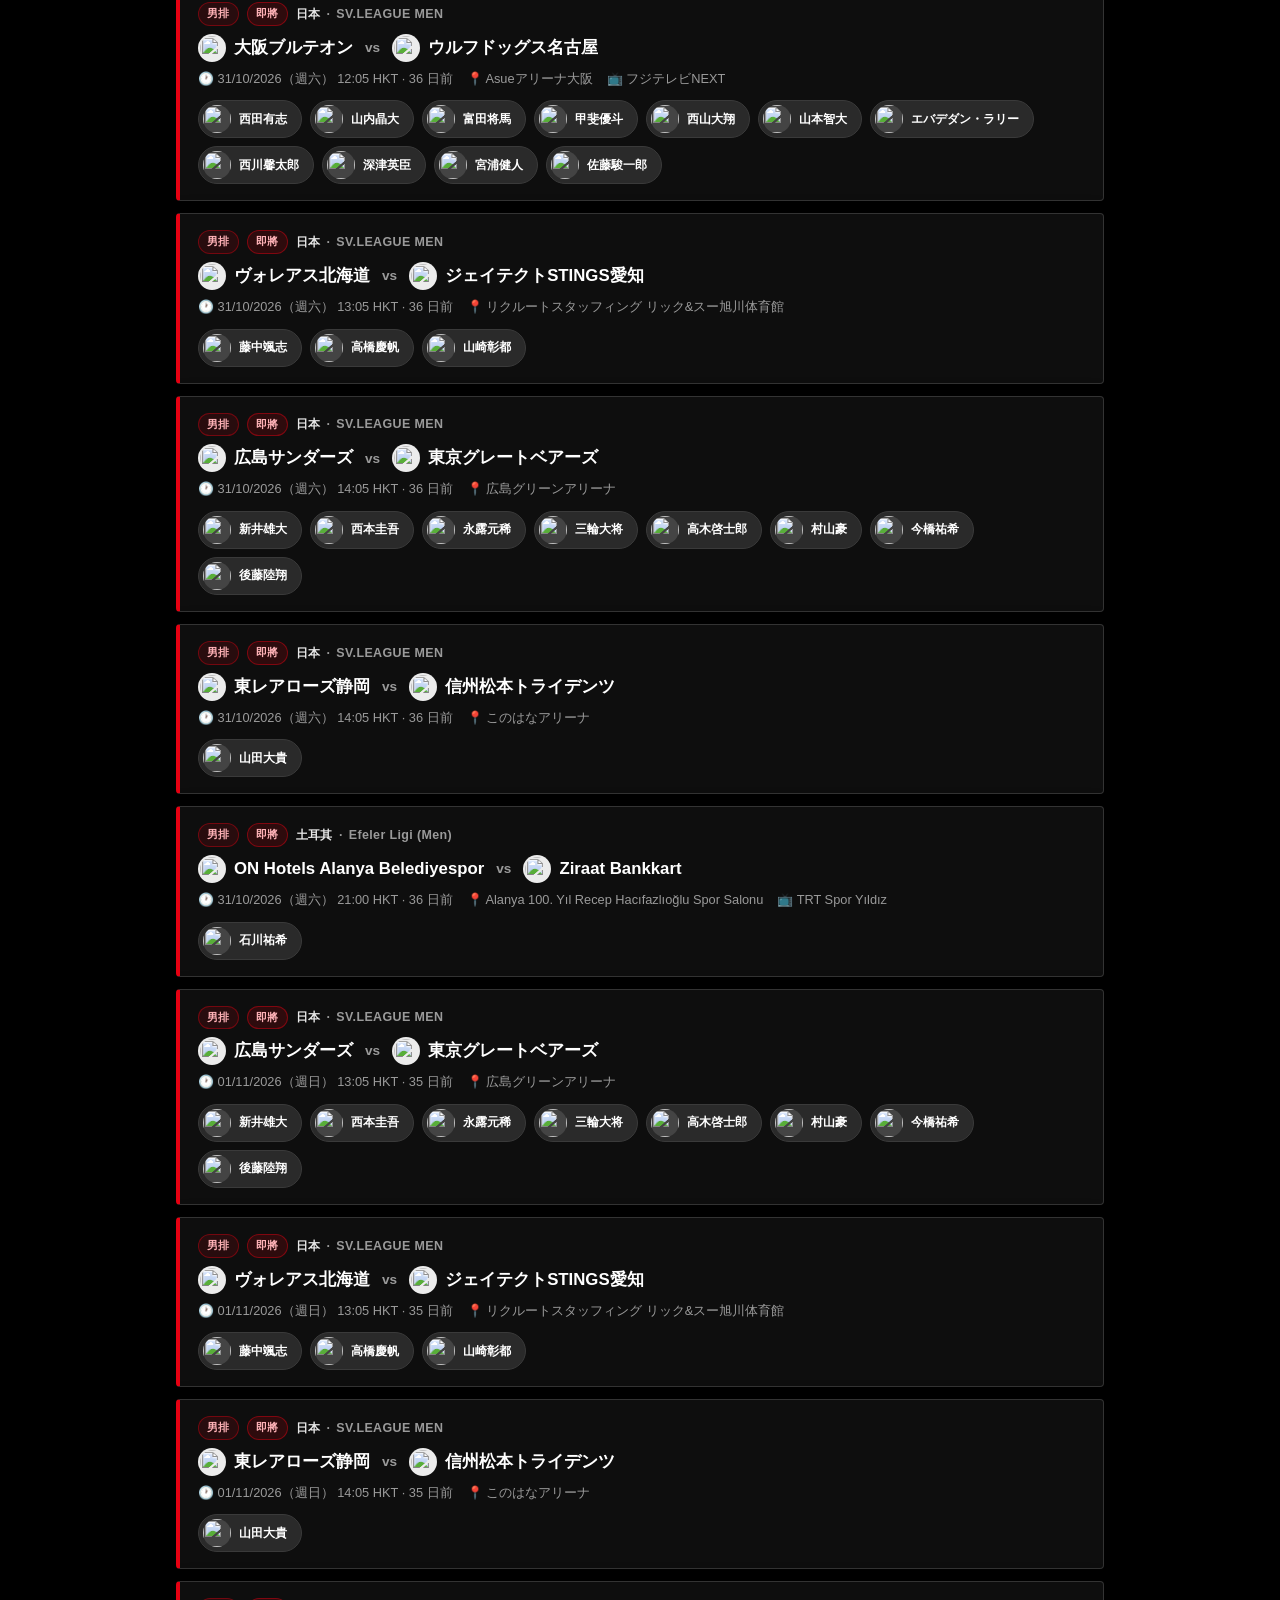
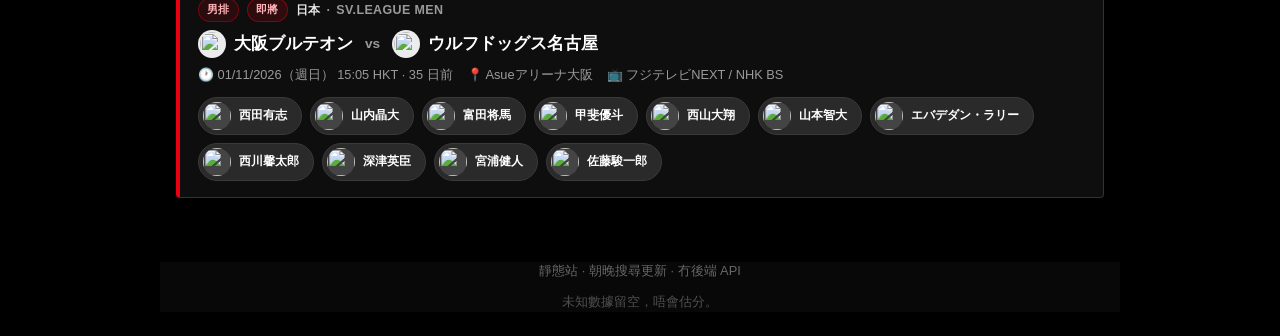
==== commit 27096054: "Add social post thumbnails and per-team set wins on results - Download first image from each of 17 I" ====
--- a/index.html
+++ b/index.html
@@ -5,7 +5,7 @@
   <meta name="viewport" content="width=device-width, initial-scale=1" />
   <title>日本排球賽事追蹤</title>
   <meta name="description" content="日本男排／女排相關球員賽事列表、過往賽果同每場數據" />
-  <link rel="stylesheet" href="styles.css?v=20261014j" />
+  <link rel="stylesheet" href="styles.css?v=20261014k" />
 </head>
 <body>
   <div class="kb-stage" id="kb-stage" aria-hidden="true">
@@ -35,7 +35,7 @@
         <p class="hero-sub">日本排球賽事追蹤 · 男排 · 女排 · 國家隊同球會</p>
       </div>
       <div class="hero-ball">
-        <img src="assets/mikasa-vnl-ball.png?v=20261014j" alt="Mikasa V200W-VNL 公式比賽用球" width="120" height="120" />
+        <img src="assets/mikasa-vnl-ball.png?v=20261014k" alt="Mikasa V200W-VNL 公式比賽用球" width="120" height="120" />
       </div>
     </div>
   </header>
@@ -68,6 +68,6 @@
   </footer>
 
   </div><!-- /.site-shell -->
-  <script src="app.js?v=20261014j"></script>
+  <script src="app.js?v=20261014k"></script>
 </body>
 </html>
--- a/styles.css
+++ b/styles.css
@@ -421,6 +421,72 @@
   font-weight: 800;
   font-size: 1.15rem;
 }
+
+.match-teams-result {
+  display: flex;
+  flex-direction: column;
+  gap: 8px;
+  width: 100%;
+  flex-wrap: nowrap;
+}
+.team-row {
+  display: flex;
+  align-items: center;
+  gap: 10px;
+  width: 100%;
+  min-width: 0;
+}
+.team-row .team-with-logo {
+  flex: 1;
+  min-width: 0;
+}
+.team-sets {
+  margin-left: auto;
+  flex-shrink: 0;
+  min-width: 1.6em;
+  text-align: right;
+  font-variant-numeric: tabular-nums;
+  font-size: 1.35rem;
+  font-weight: 800;
+  color: #aaa;
+  line-height: 1;
+}
+.team-sets.winner {
+  color: var(--jva-red);
+}
+.modal-result {
+  margin: 4px 0 12px;
+}
+.sr-only {
+  position: absolute;
+  width: 1px;
+  height: 1px;
+  padding: 0;
+  margin: -1px;
+  overflow: hidden;
+  clip: rect(0,0,0,0);
+  white-space: nowrap;
+  border: 0;
+}
+
+.social-media {
+  display: block;
+  margin: 0 0 12px;
+  border-radius: 4px;
+  overflow: hidden;
+  border: 1px solid #333;
+  background: #111;
+  aspect-ratio: 16 / 10;
+  max-height: 280px;
+}
+.social-thumb {
+  display: block;
+  width: 100%;
+  height: 100%;
+  object-fit: cover;
+  object-position: center;
+}
+
 .match-meta {
   margin-top: 8px;
   display: flex;
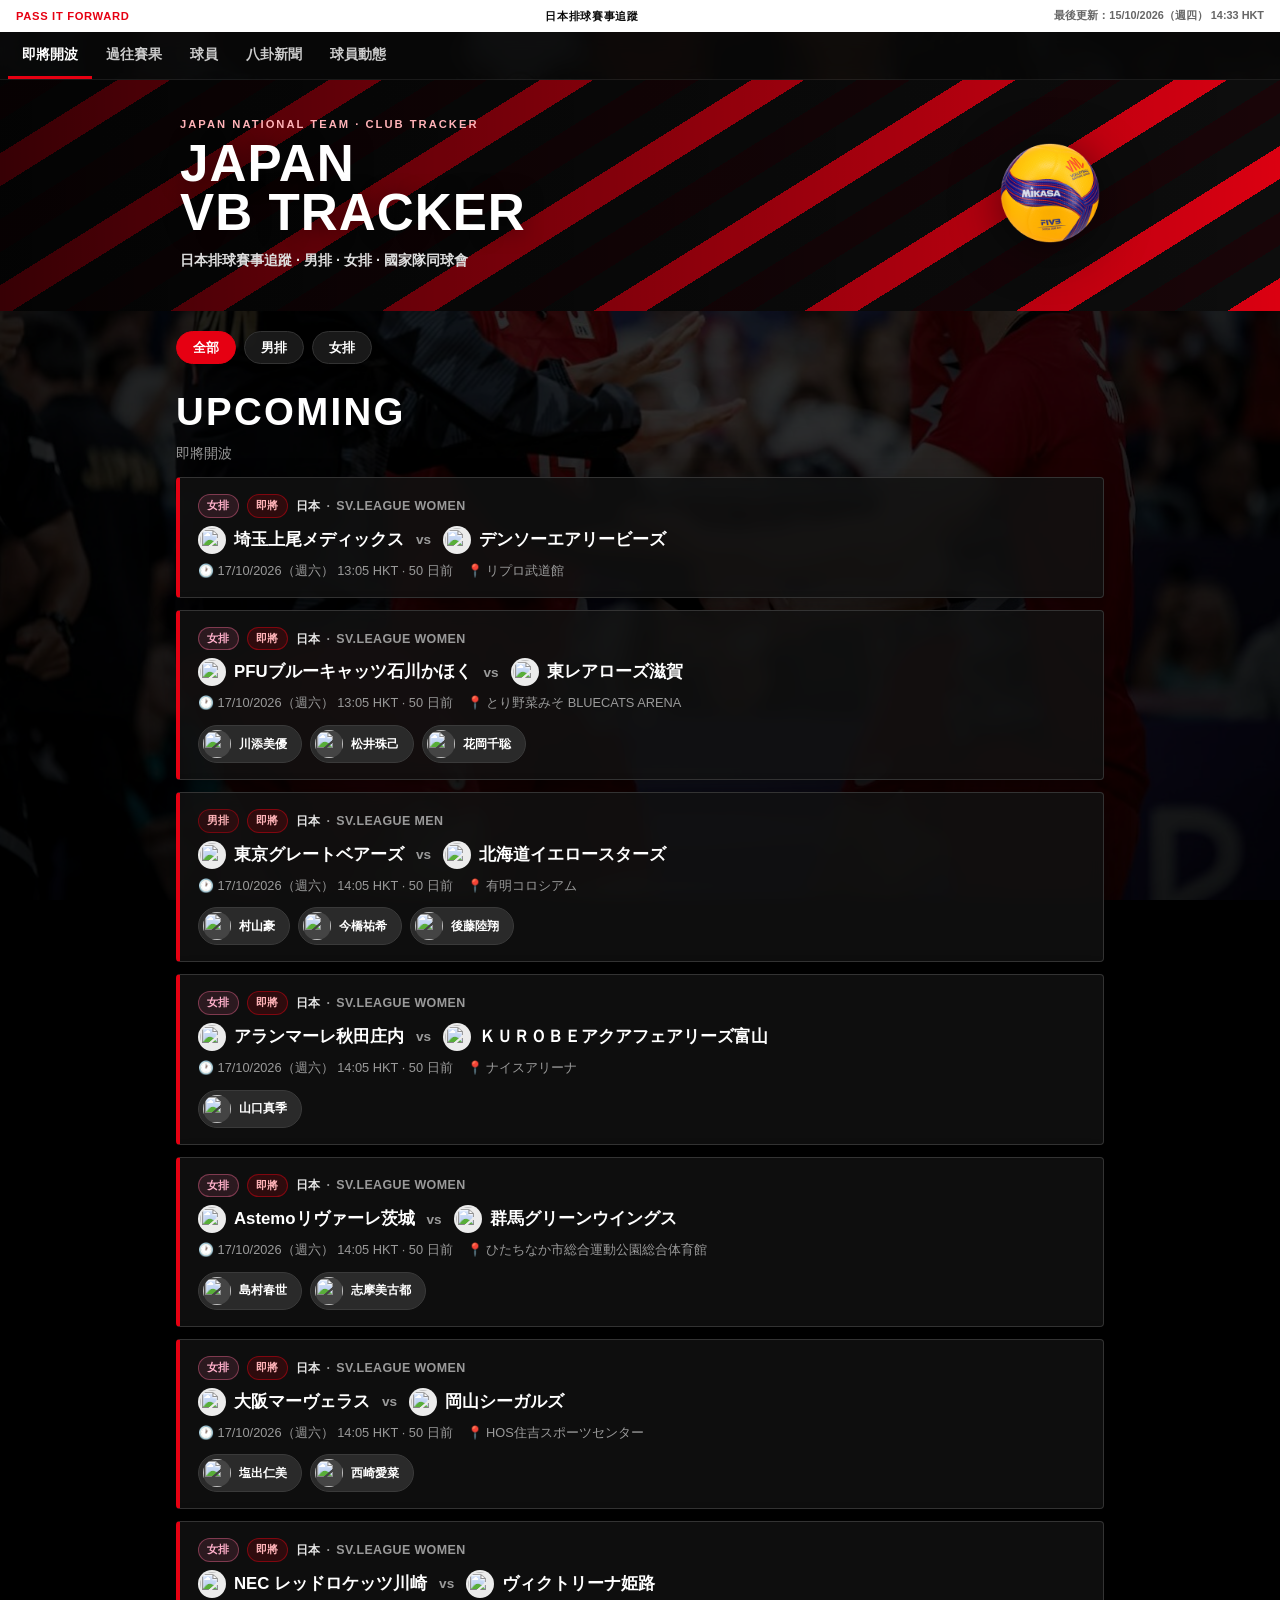
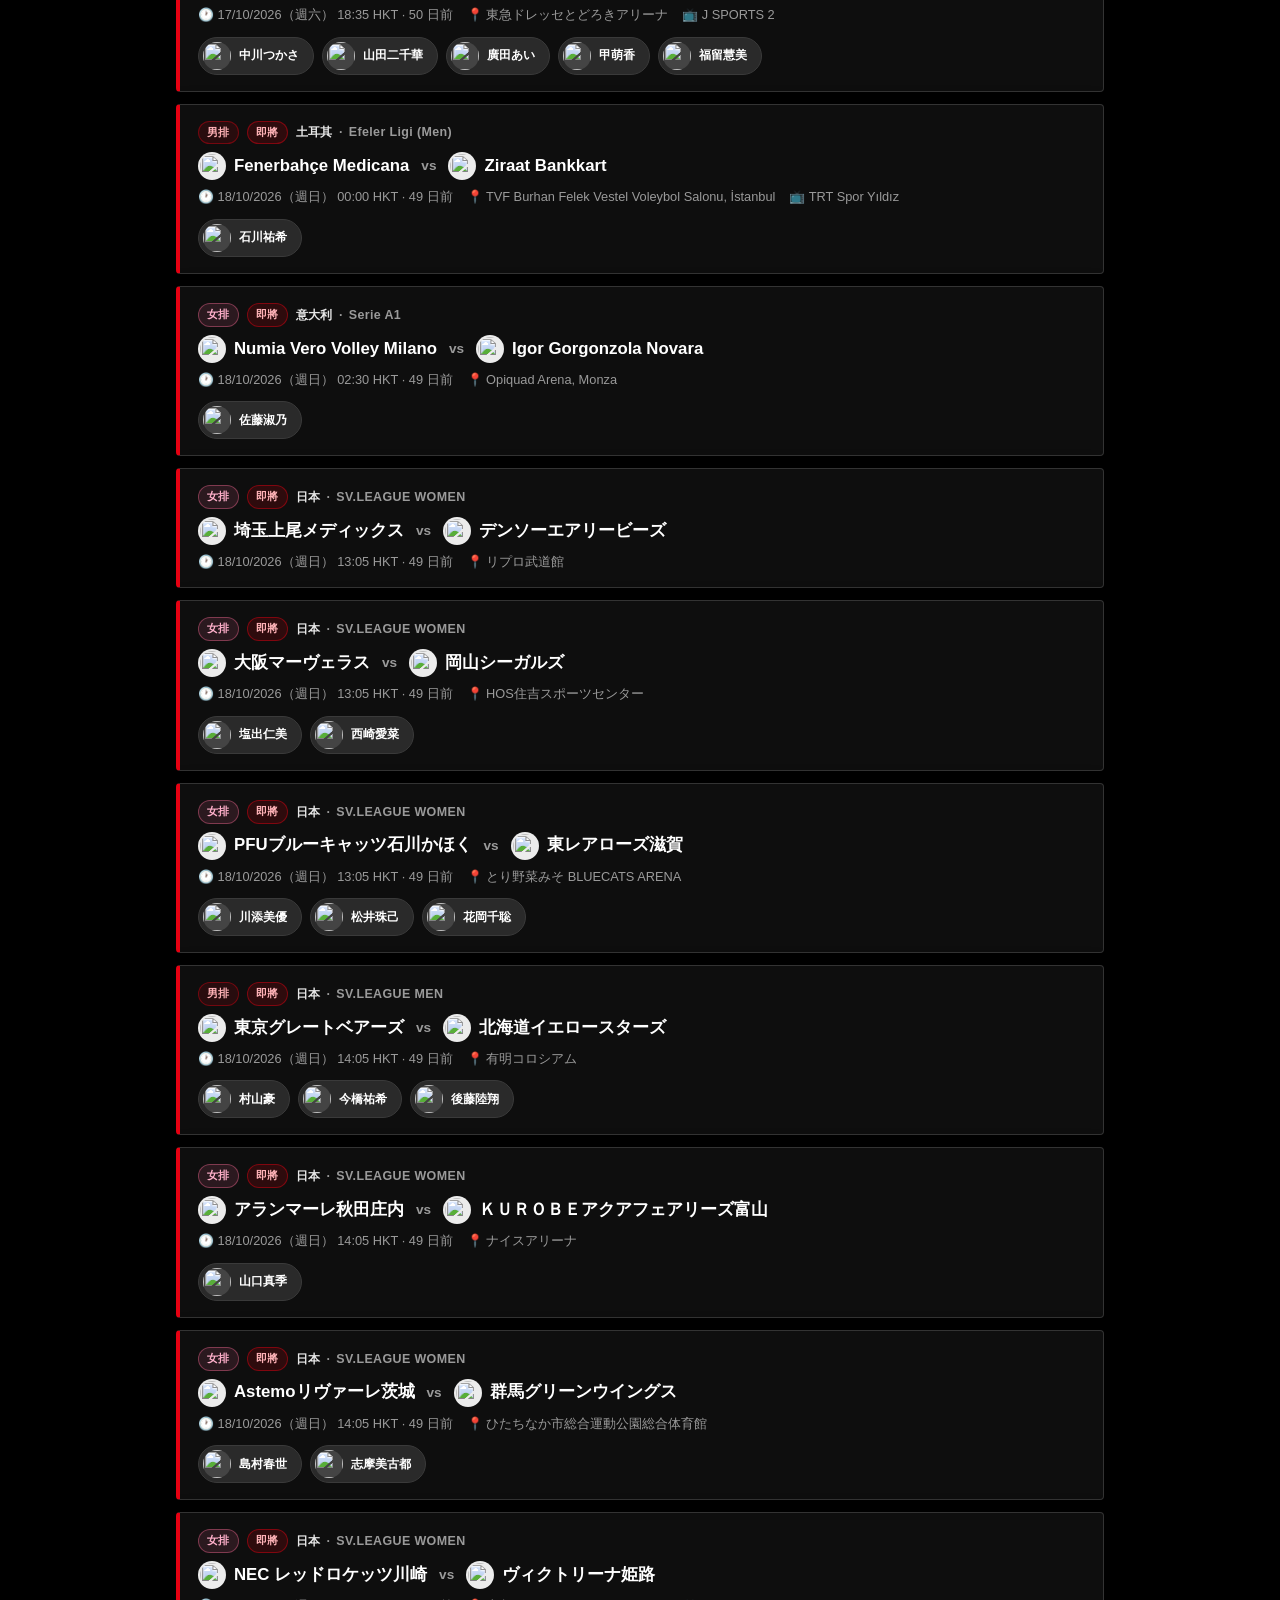
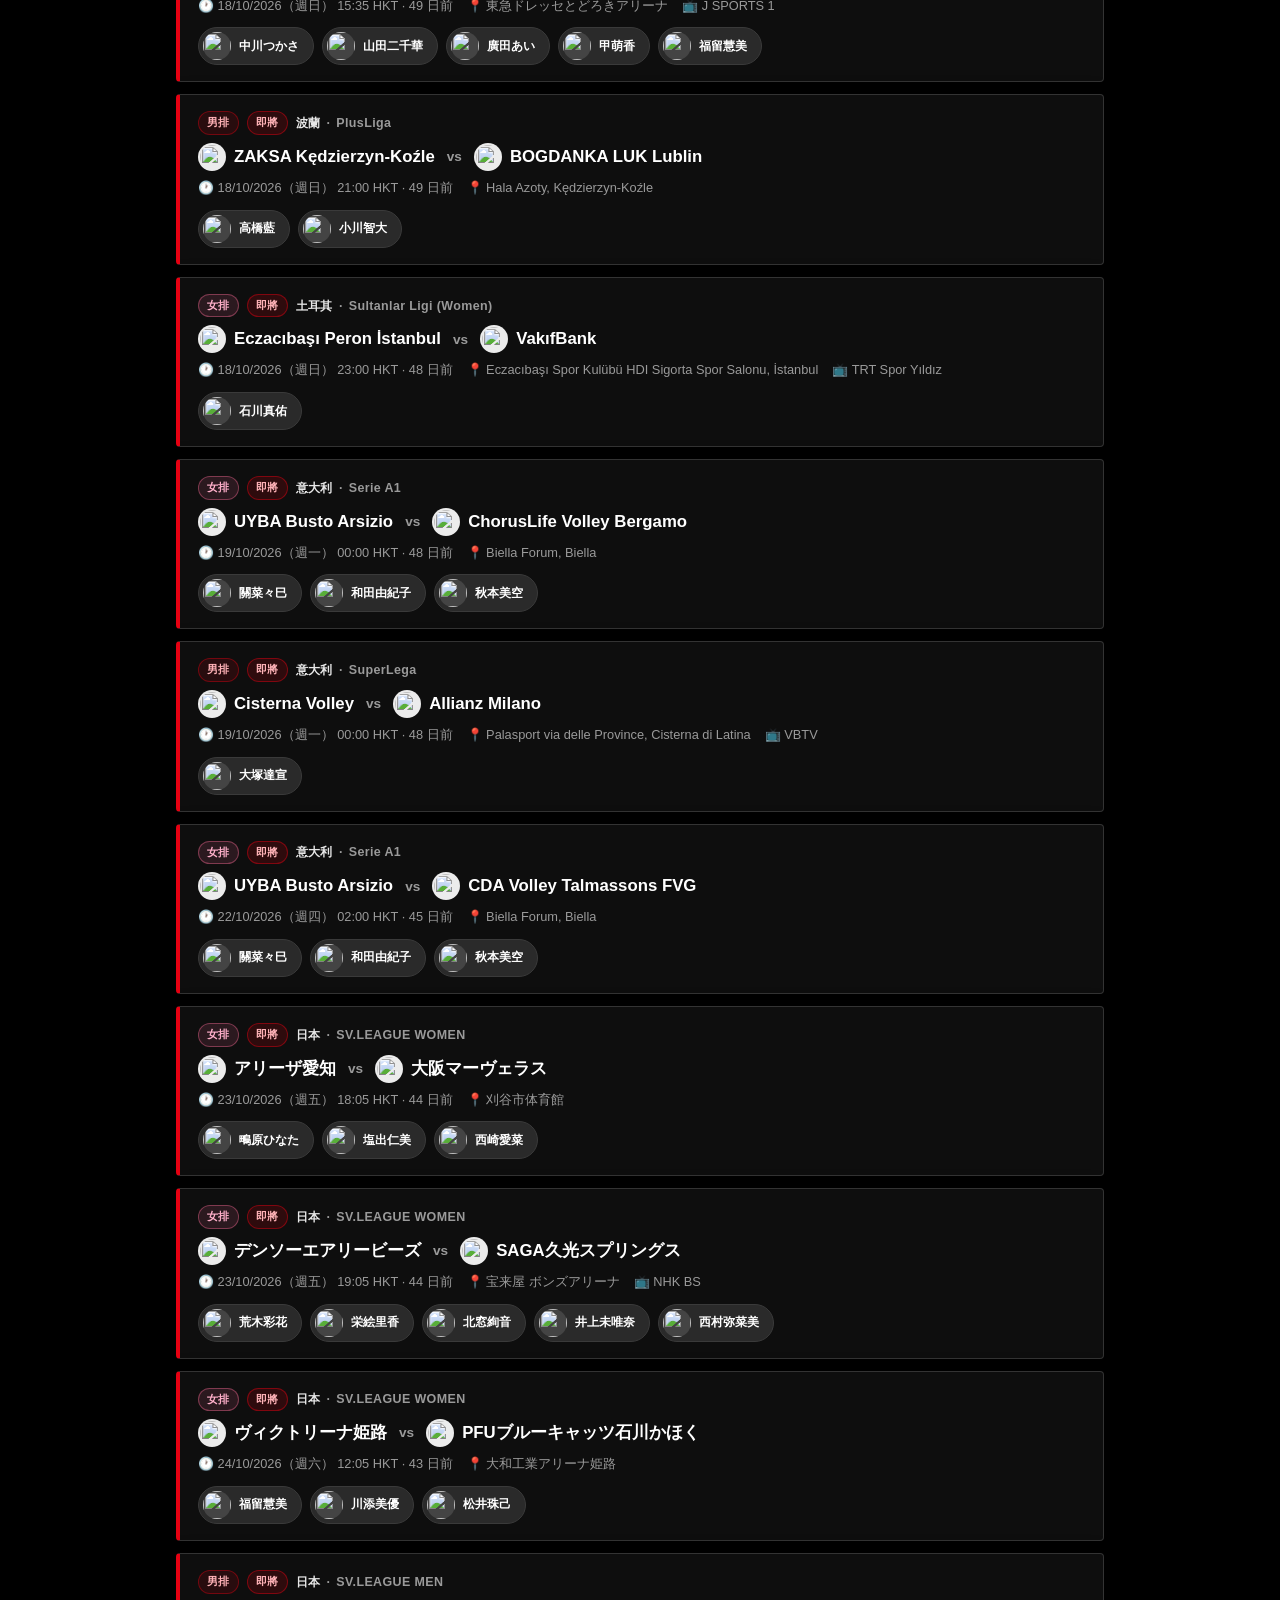
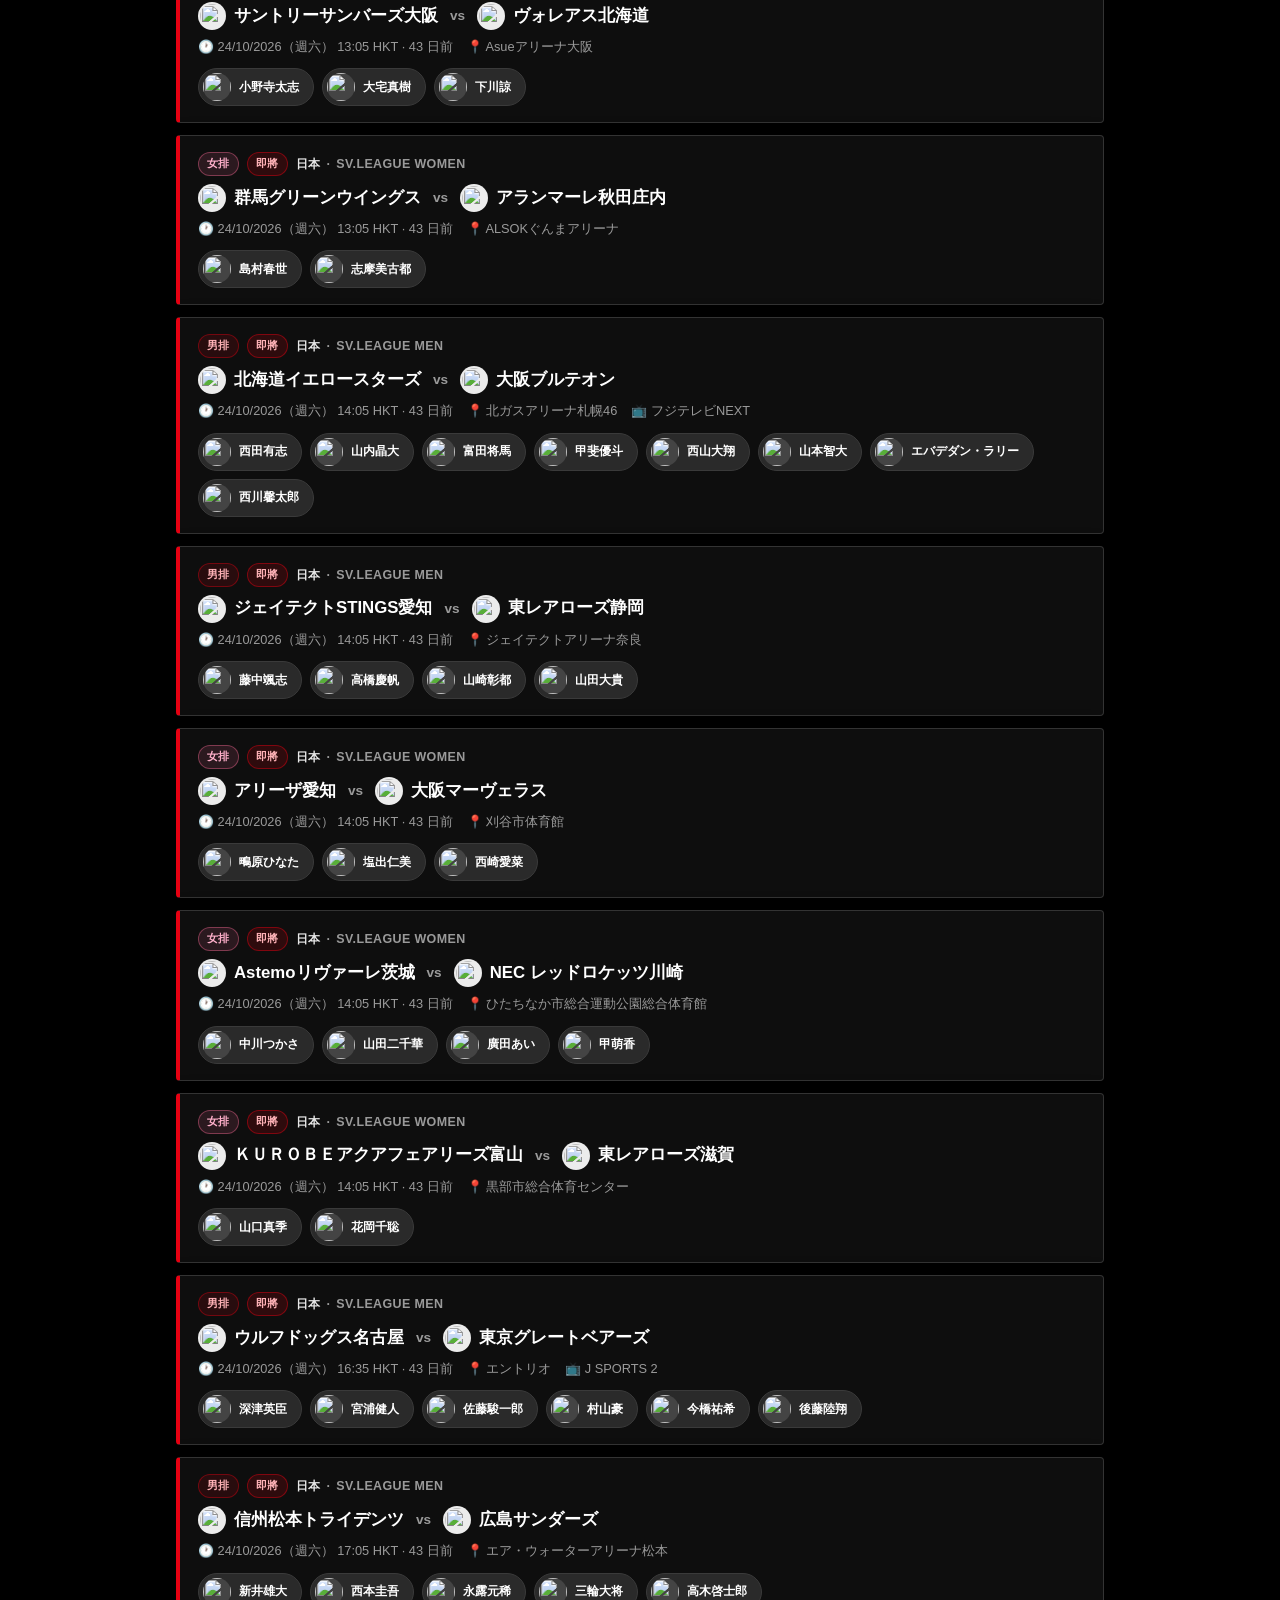
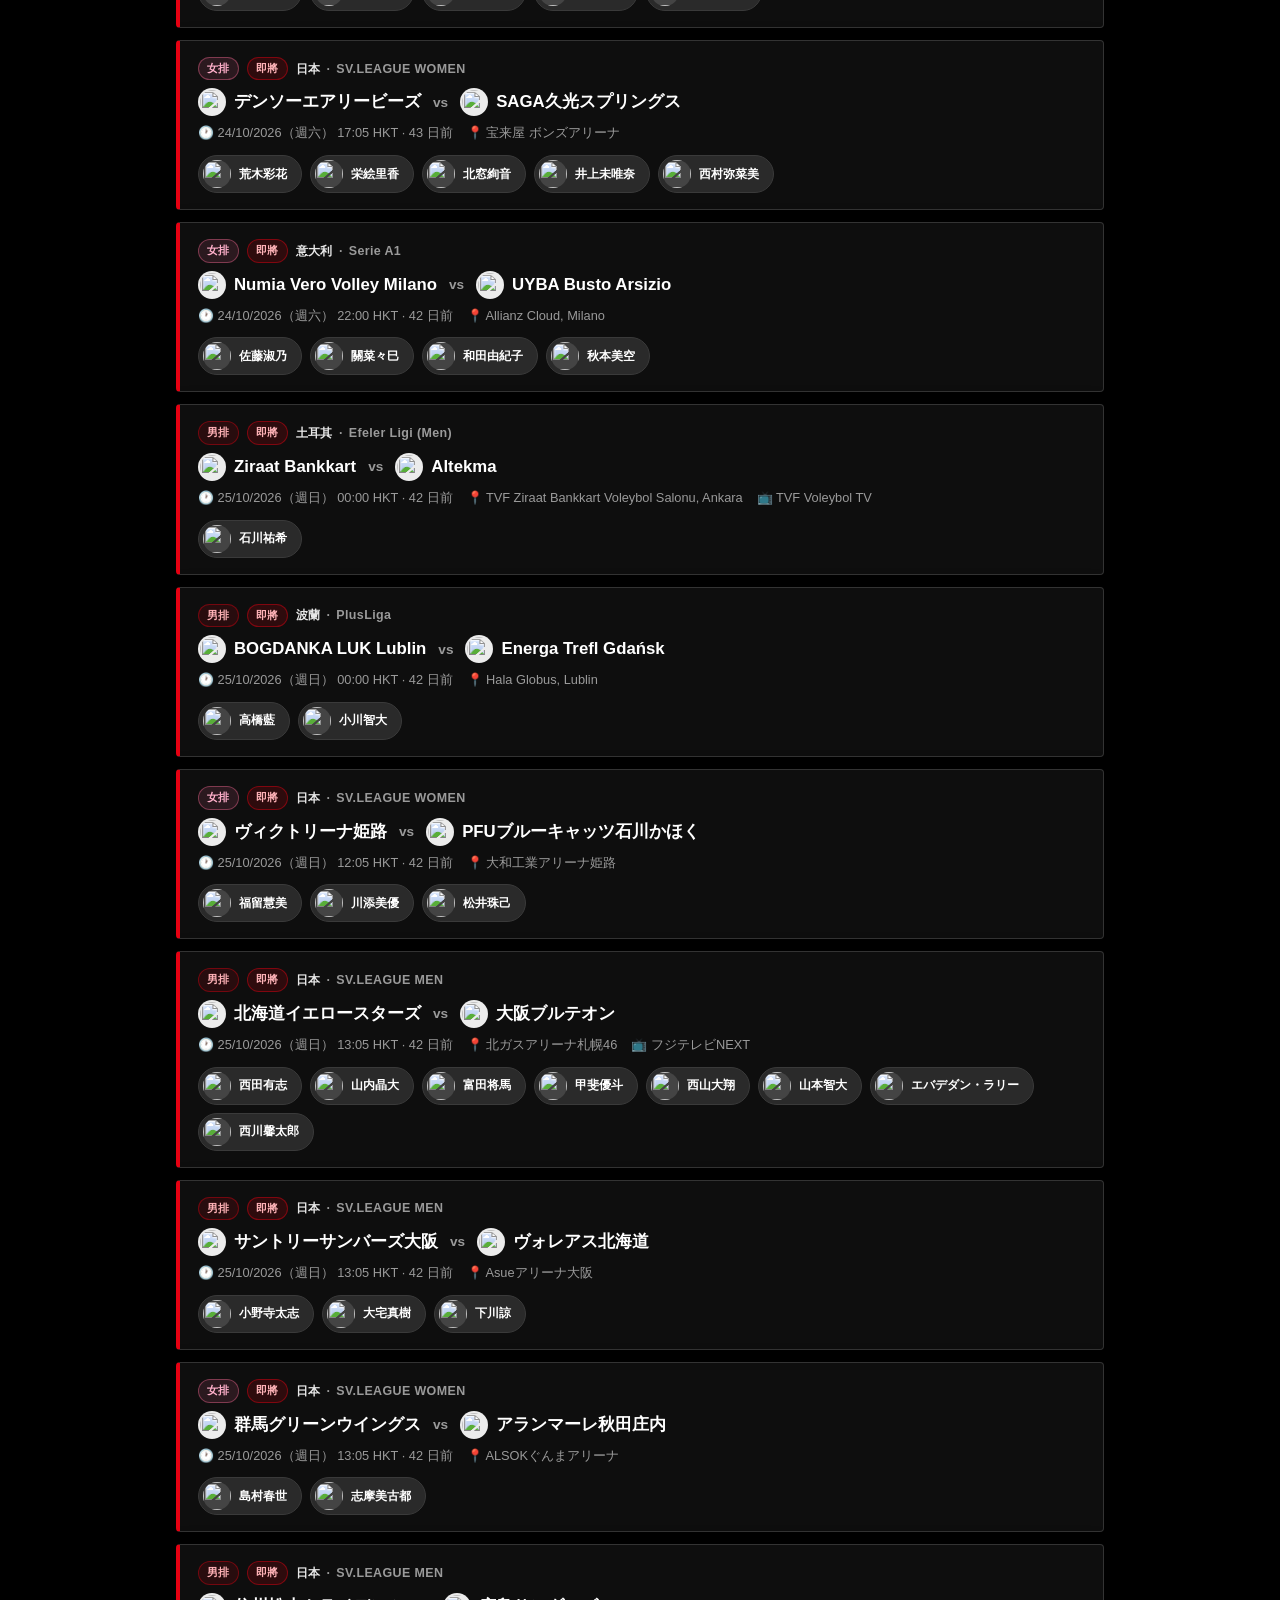
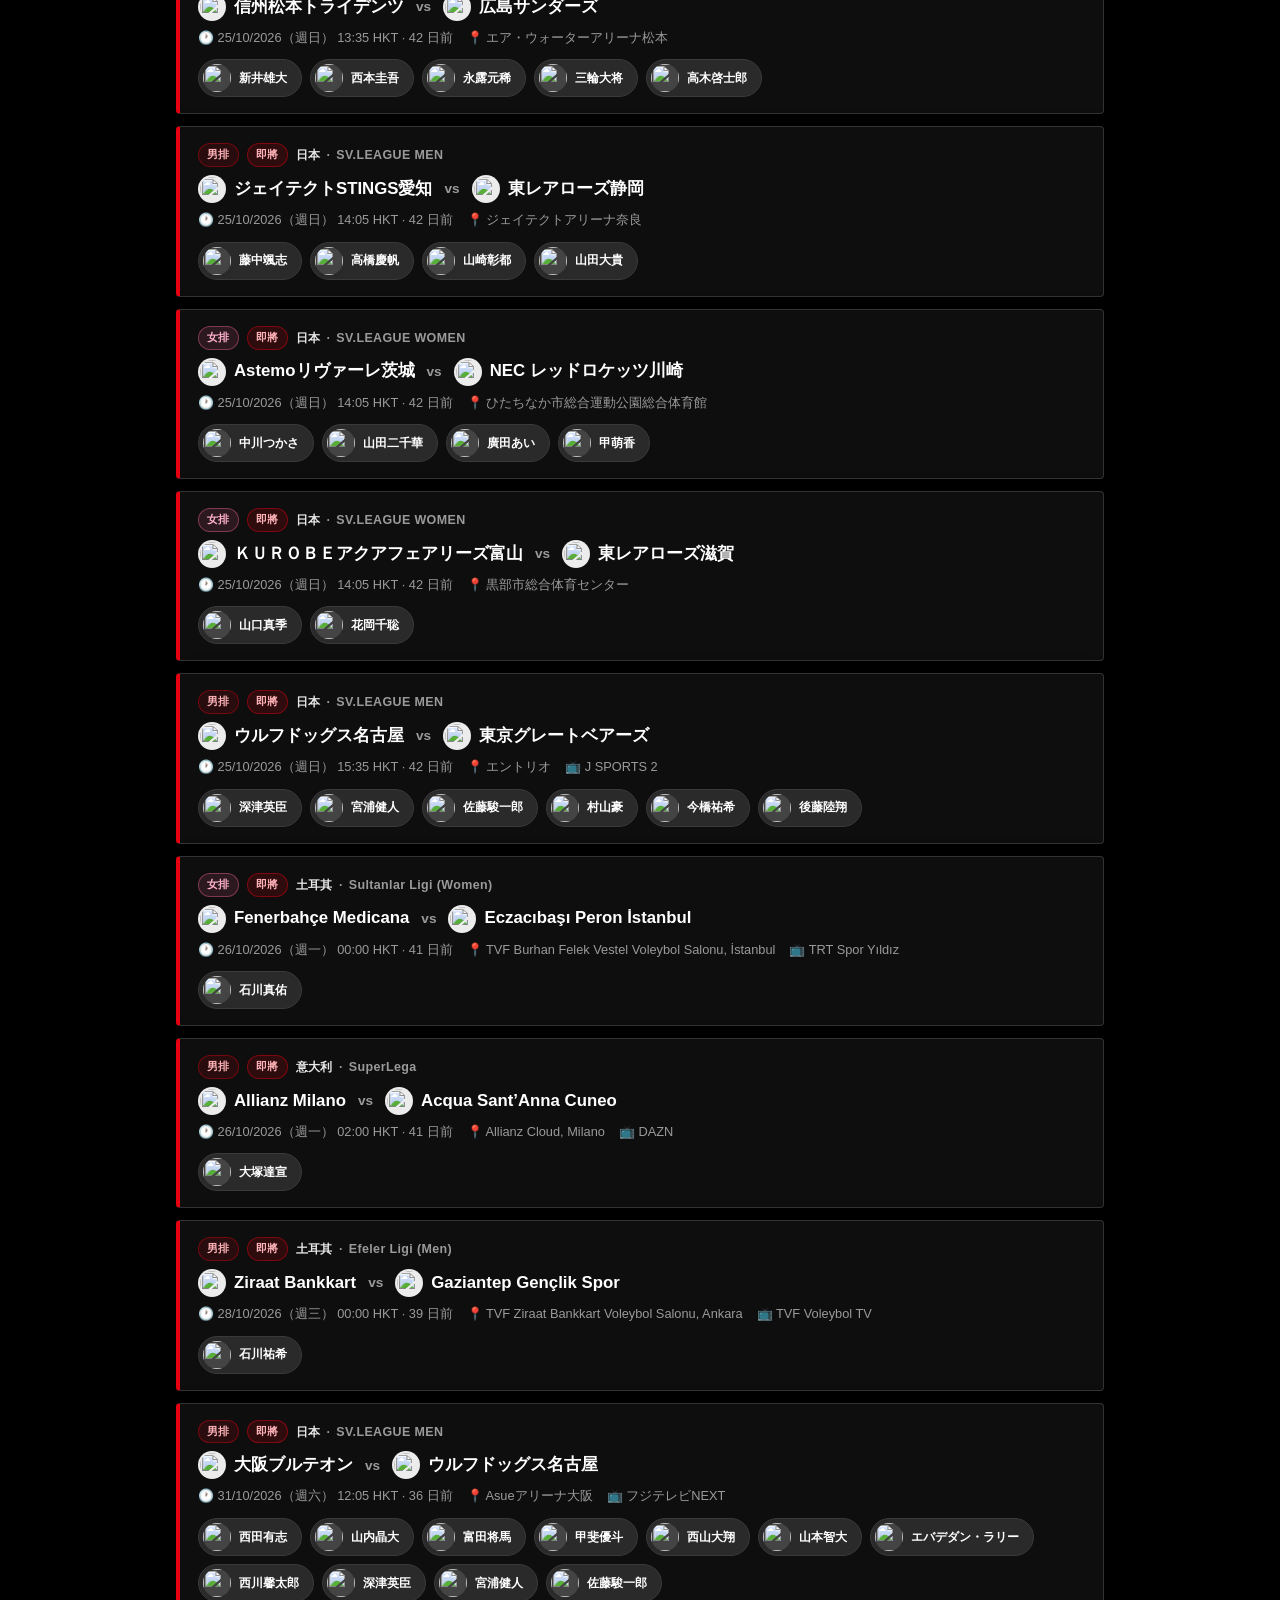
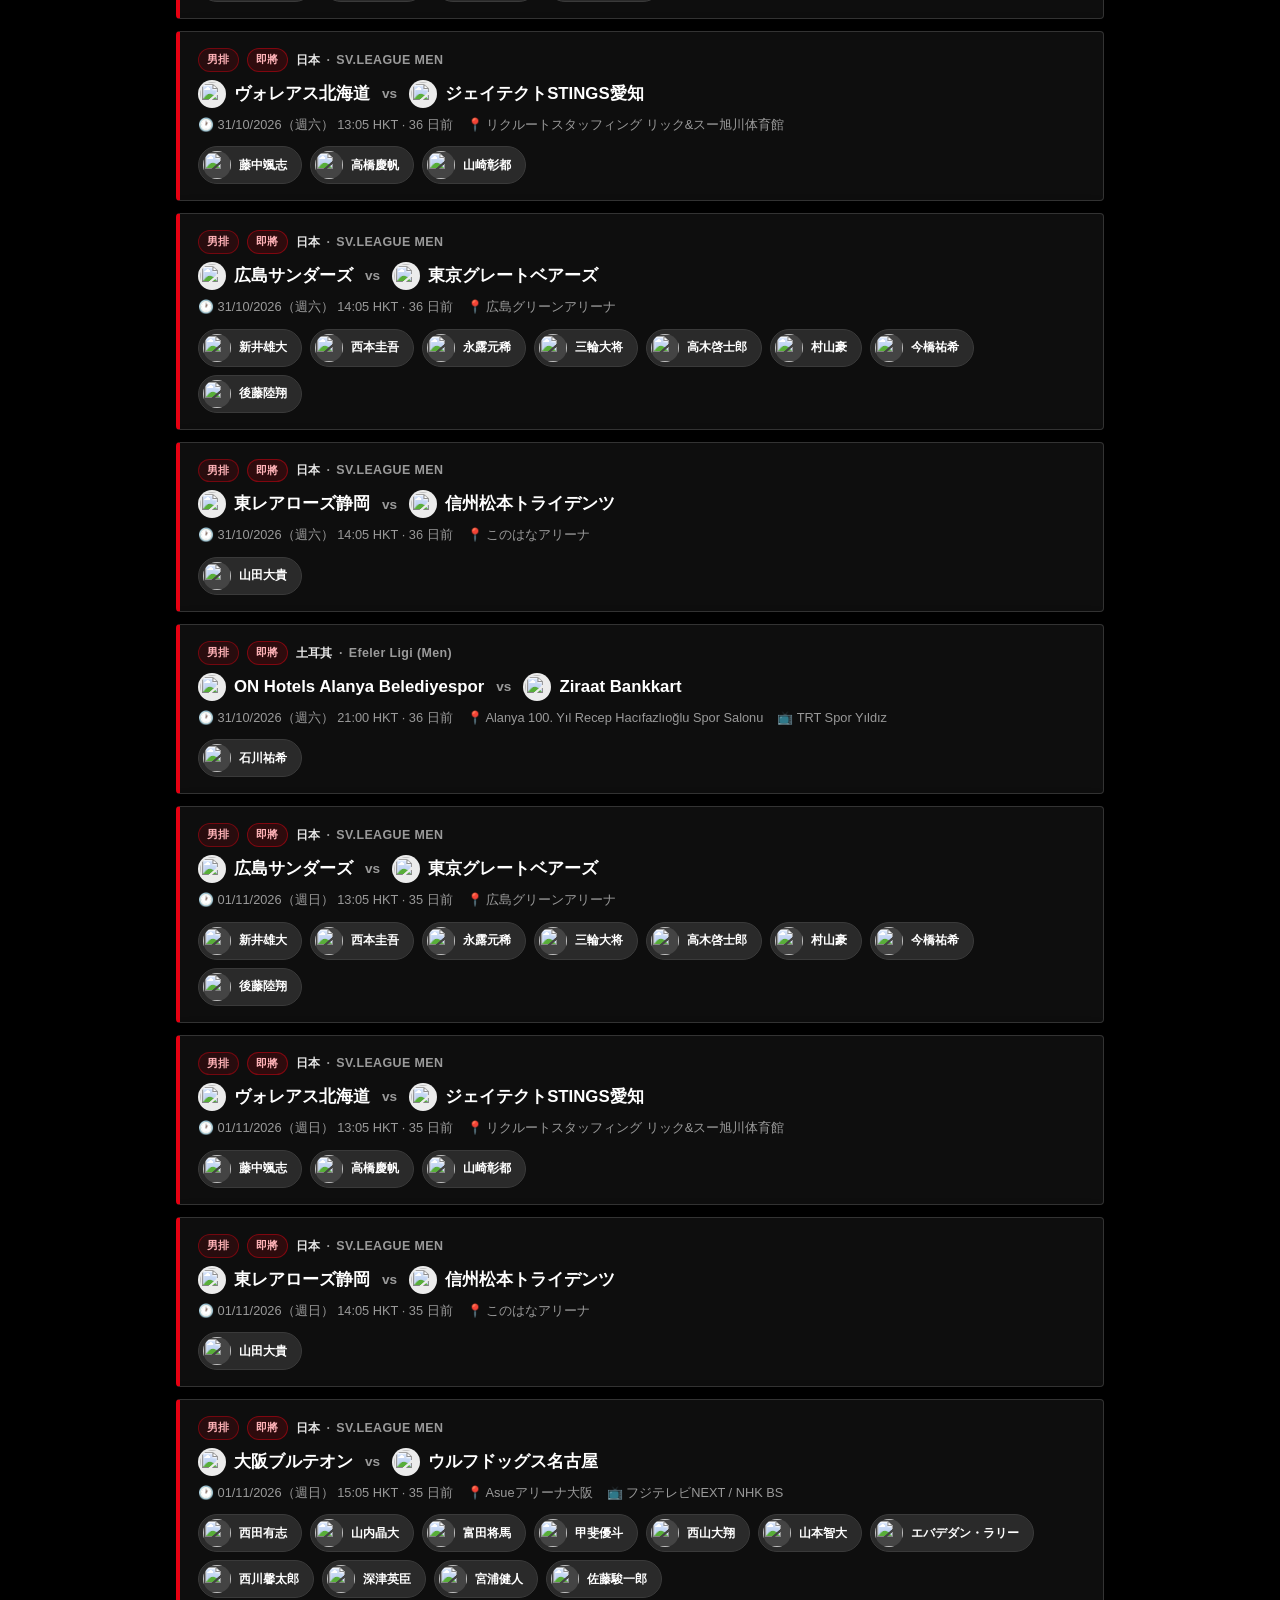
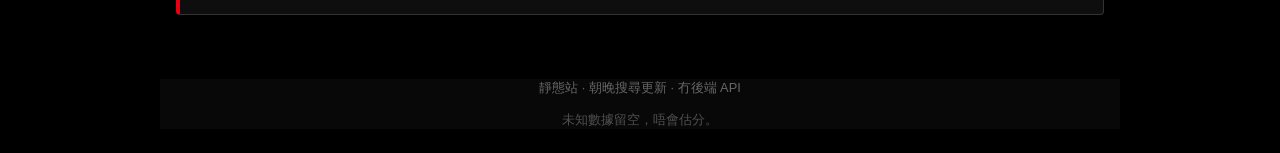
==== commit 60edd2f8: "fix: show full player photo in modal; add SV.LEAGUE season stats - Modal avatar uses object-fit:cont" ====
--- a/index.html
+++ b/index.html
@@ -5,7 +5,7 @@
   <meta name="viewport" content="width=device-width, initial-scale=1" />
   <title>日本排球賽事追蹤</title>
   <meta name="description" content="日本男排／女排相關球員賽事列表、過往賽果同每場數據" />
-  <link rel="stylesheet" href="styles.css?v=20261014k" />
+  <link rel="stylesheet" href="styles.css?v=20261015b" />
 </head>
 <body>
   <div class="kb-stage" id="kb-stage" aria-hidden="true">
@@ -35,7 +35,7 @@
         <p class="hero-sub">日本排球賽事追蹤 · 男排 · 女排 · 國家隊同球會</p>
       </div>
       <div class="hero-ball">
-        <img src="assets/mikasa-vnl-ball.png?v=20261014k" alt="Mikasa V200W-VNL 公式比賽用球" width="120" height="120" />
+        <img src="assets/mikasa-vnl-ball.png?v=20261015b" alt="Mikasa V200W-VNL 公式比賽用球" width="120" height="120" />
       </div>
     </div>
   </header>
@@ -68,6 +68,6 @@
   </footer>
 
   </div><!-- /.site-shell -->
-  <script src="app.js?v=20261014k"></script>
+  <script src="app.js?v=20261015b"></script>
 </body>
 </html>
--- a/styles.css
+++ b/styles.css
@@ -761,12 +761,41 @@
   margin: 0 28px 10px 0;
 }
 .player-photo.lg {
-  width: 88px;
-  height: 88px;
-  min-height: 88px;
+  width: 100px;
+  height: 160px;
+  min-height: 160px;
   border-radius: 4px;
   border: 1px solid #333;
-  flex: 0 0 88px;
+  flex: 0 0 100px;
+  object-fit: contain;
+  object-position: center top;
+  background: #e8e8e8;
+}
+.season-pill {
+  appearance: none;
+  cursor: pointer;
+  font-size: 0.68rem;
+  font-weight: 800;
+  letter-spacing: 0.04em;
+  text-transform: uppercase;
+  padding: 3px 10px;
+  border-radius: 999px;
+  border: 1px solid #3a3a3a;
+  background: rgba(255,255,255,.06);
+  color: #bbb;
+  font-family: inherit;
+}
+.season-pill:hover { color: var(--white); border-color: #666; }
+.season-pill.active {
+  color: #ffb3b8;
+  border-color: rgba(230,0,18,.45);
+  background: rgba(230,0,18,.15);
+}
+.season-pills {
+  display: flex;
+  flex-wrap: wrap;
+  gap: 8px;
+  align-items: center;
 }
 .season-tag {
   display: flex;
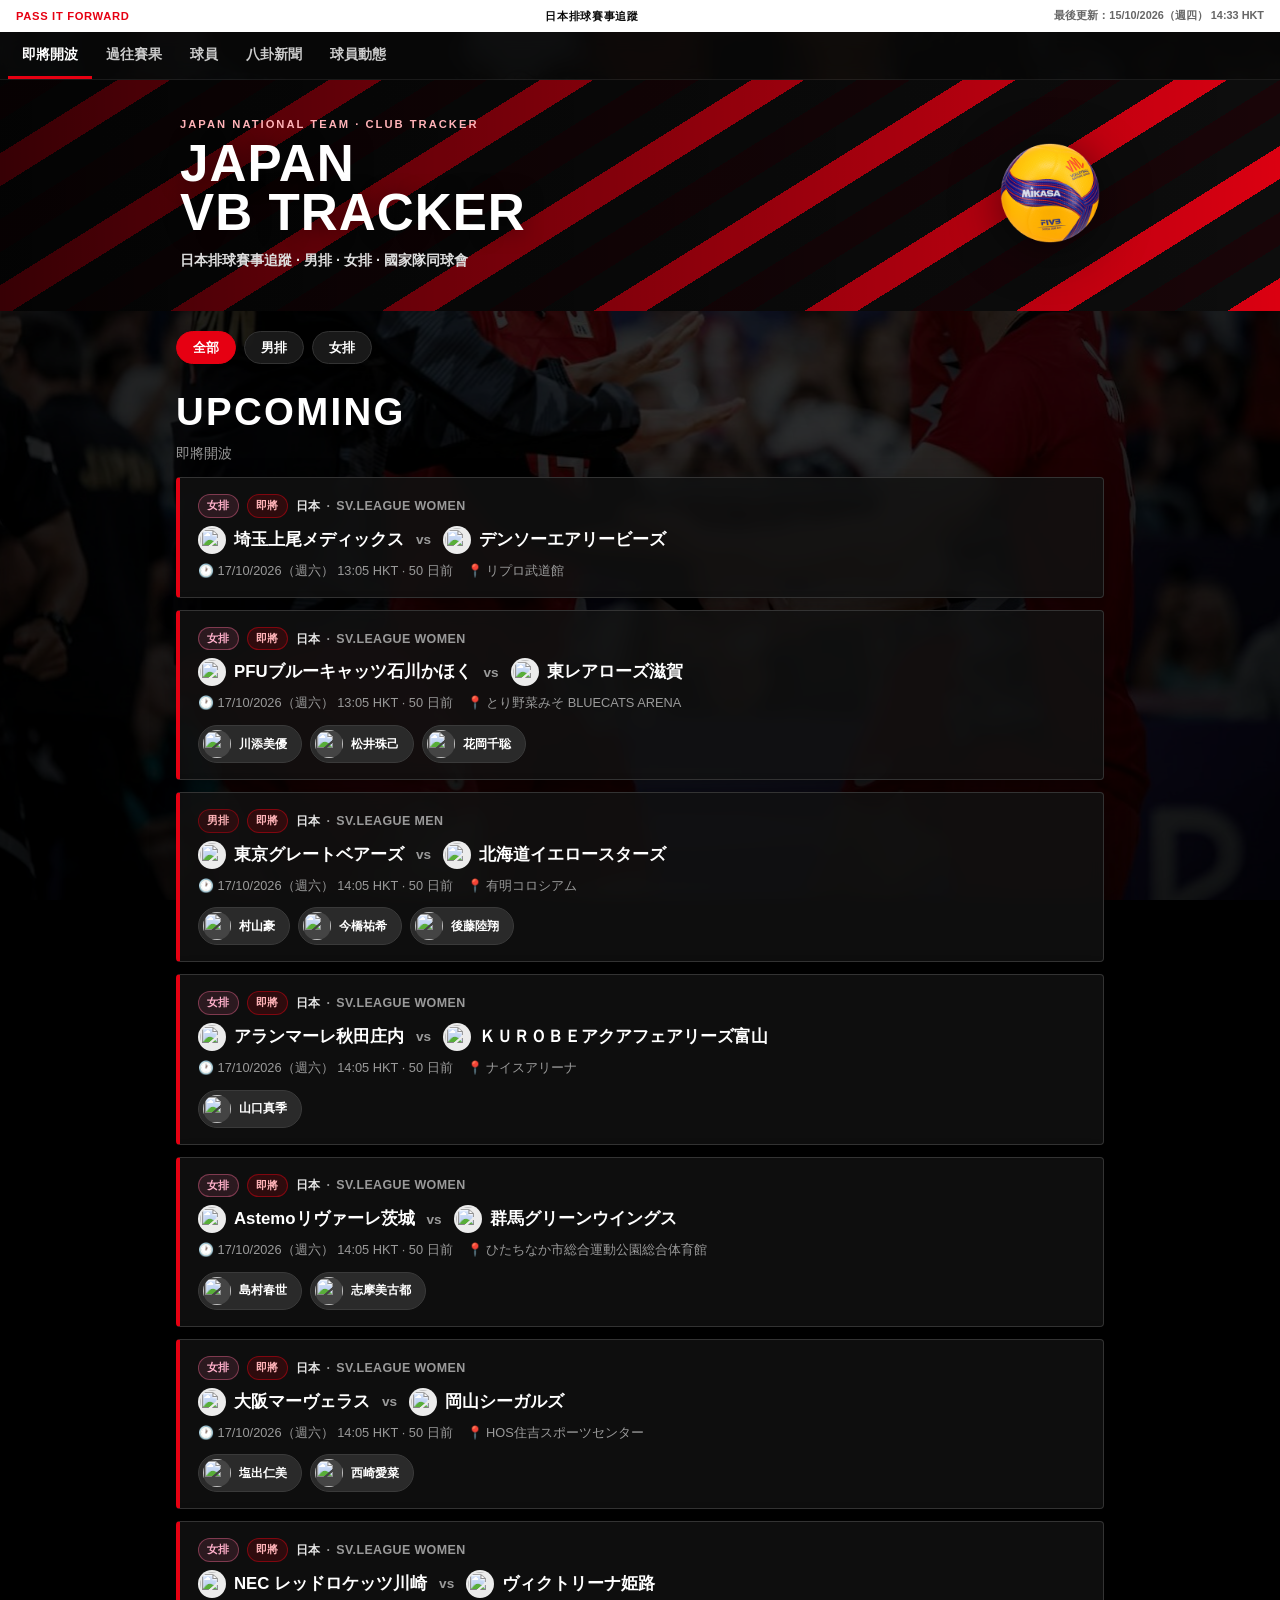
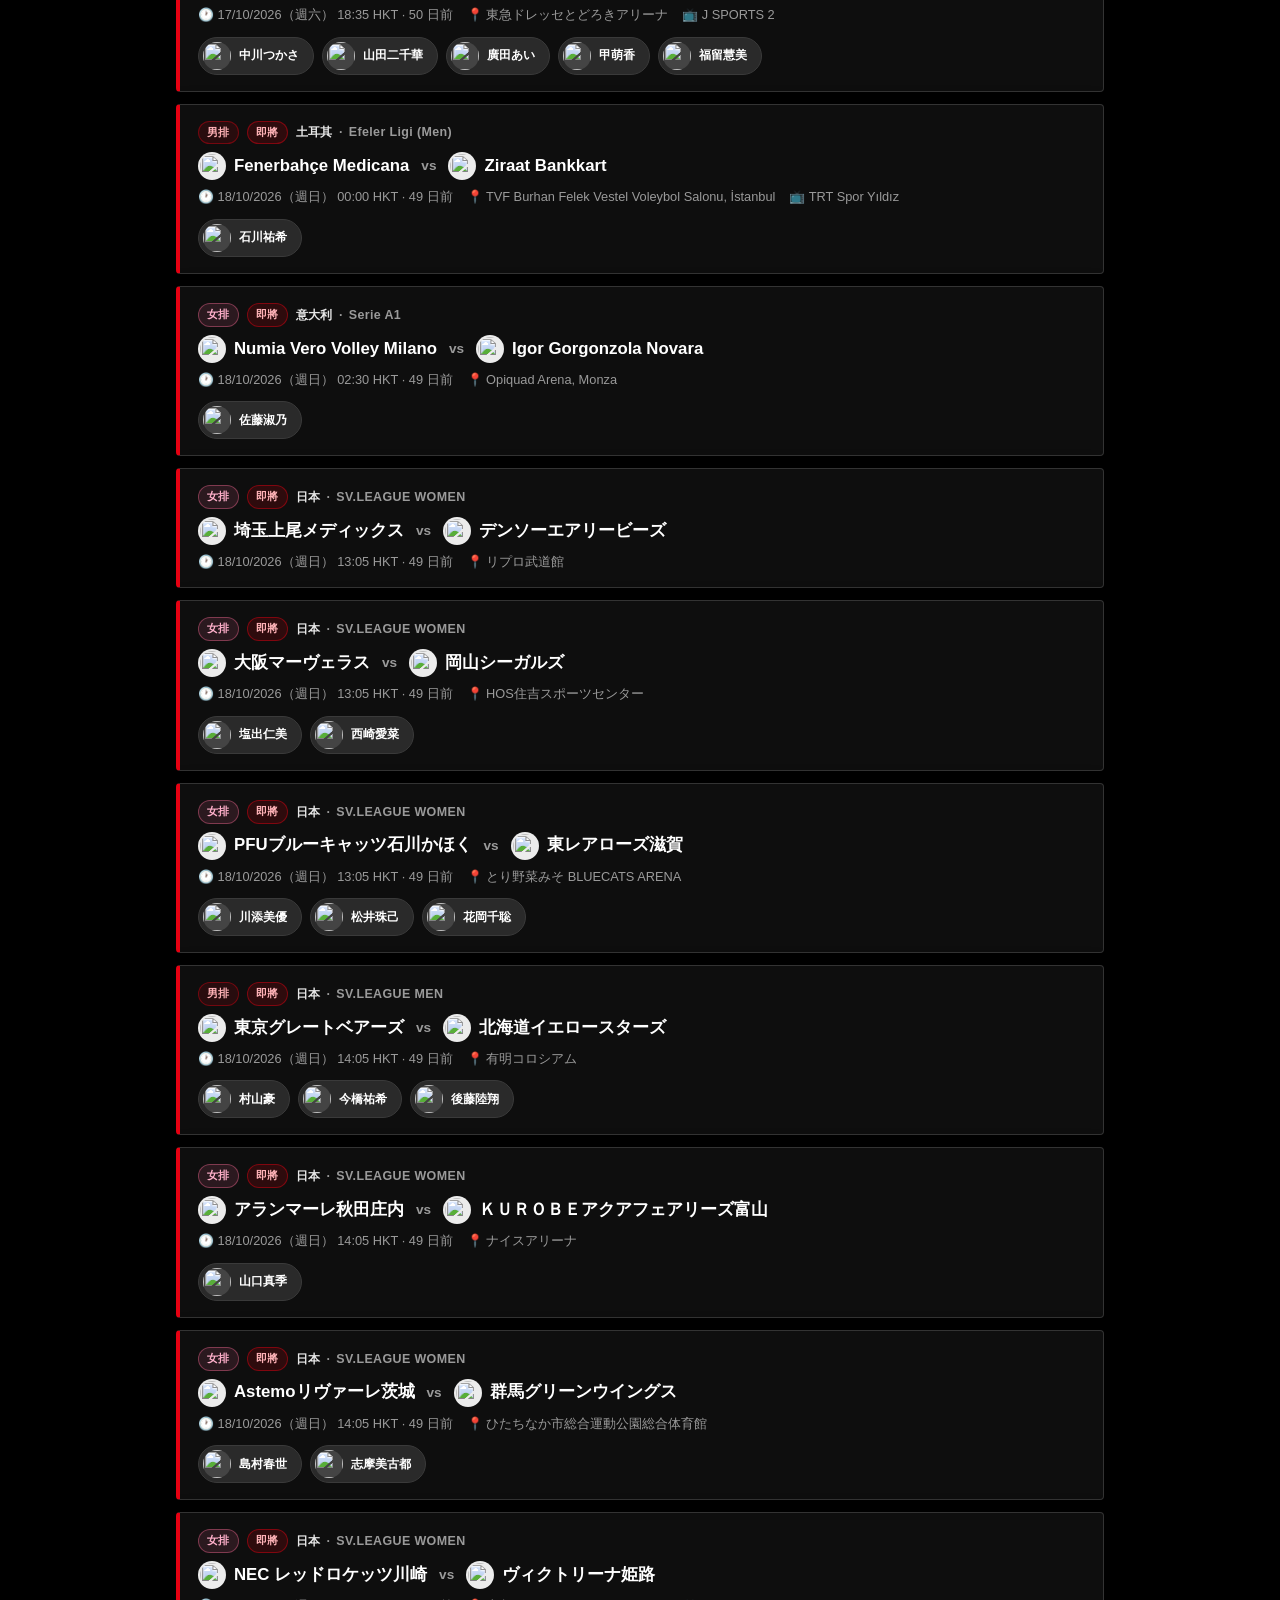
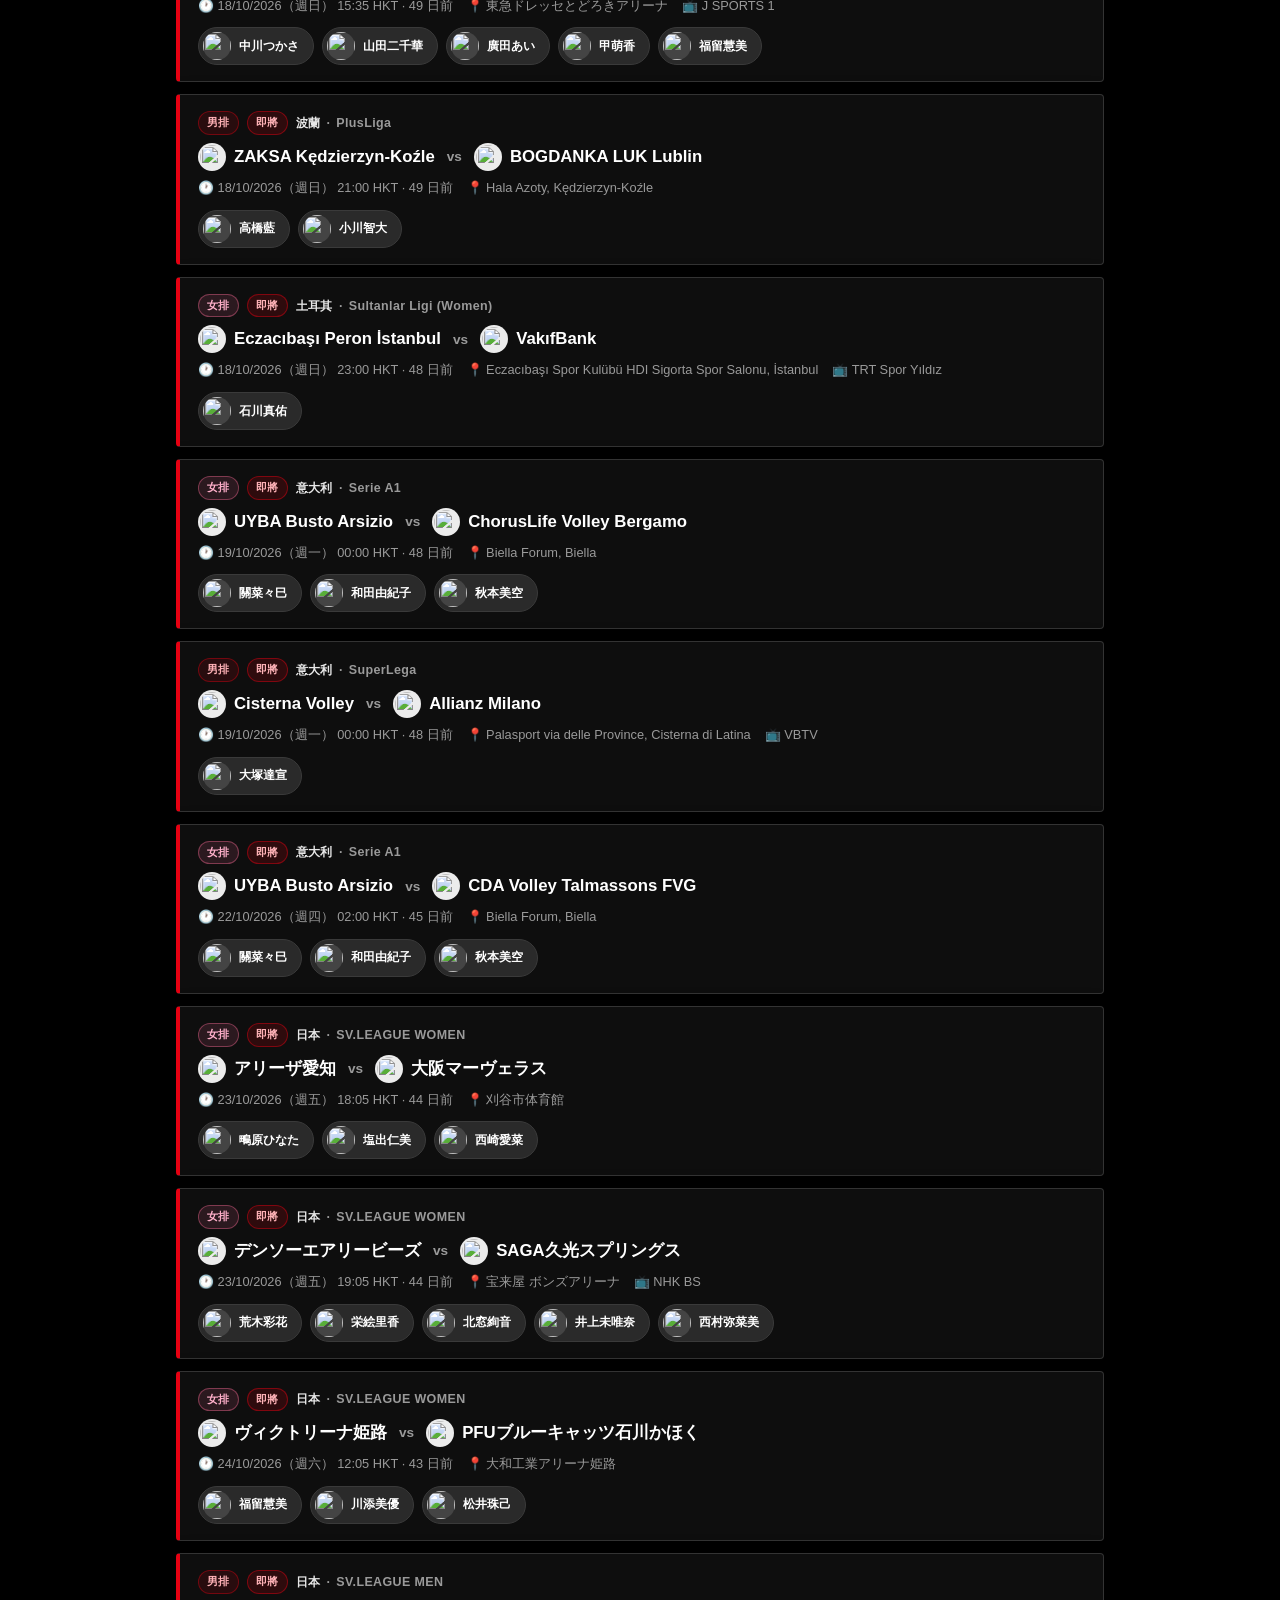
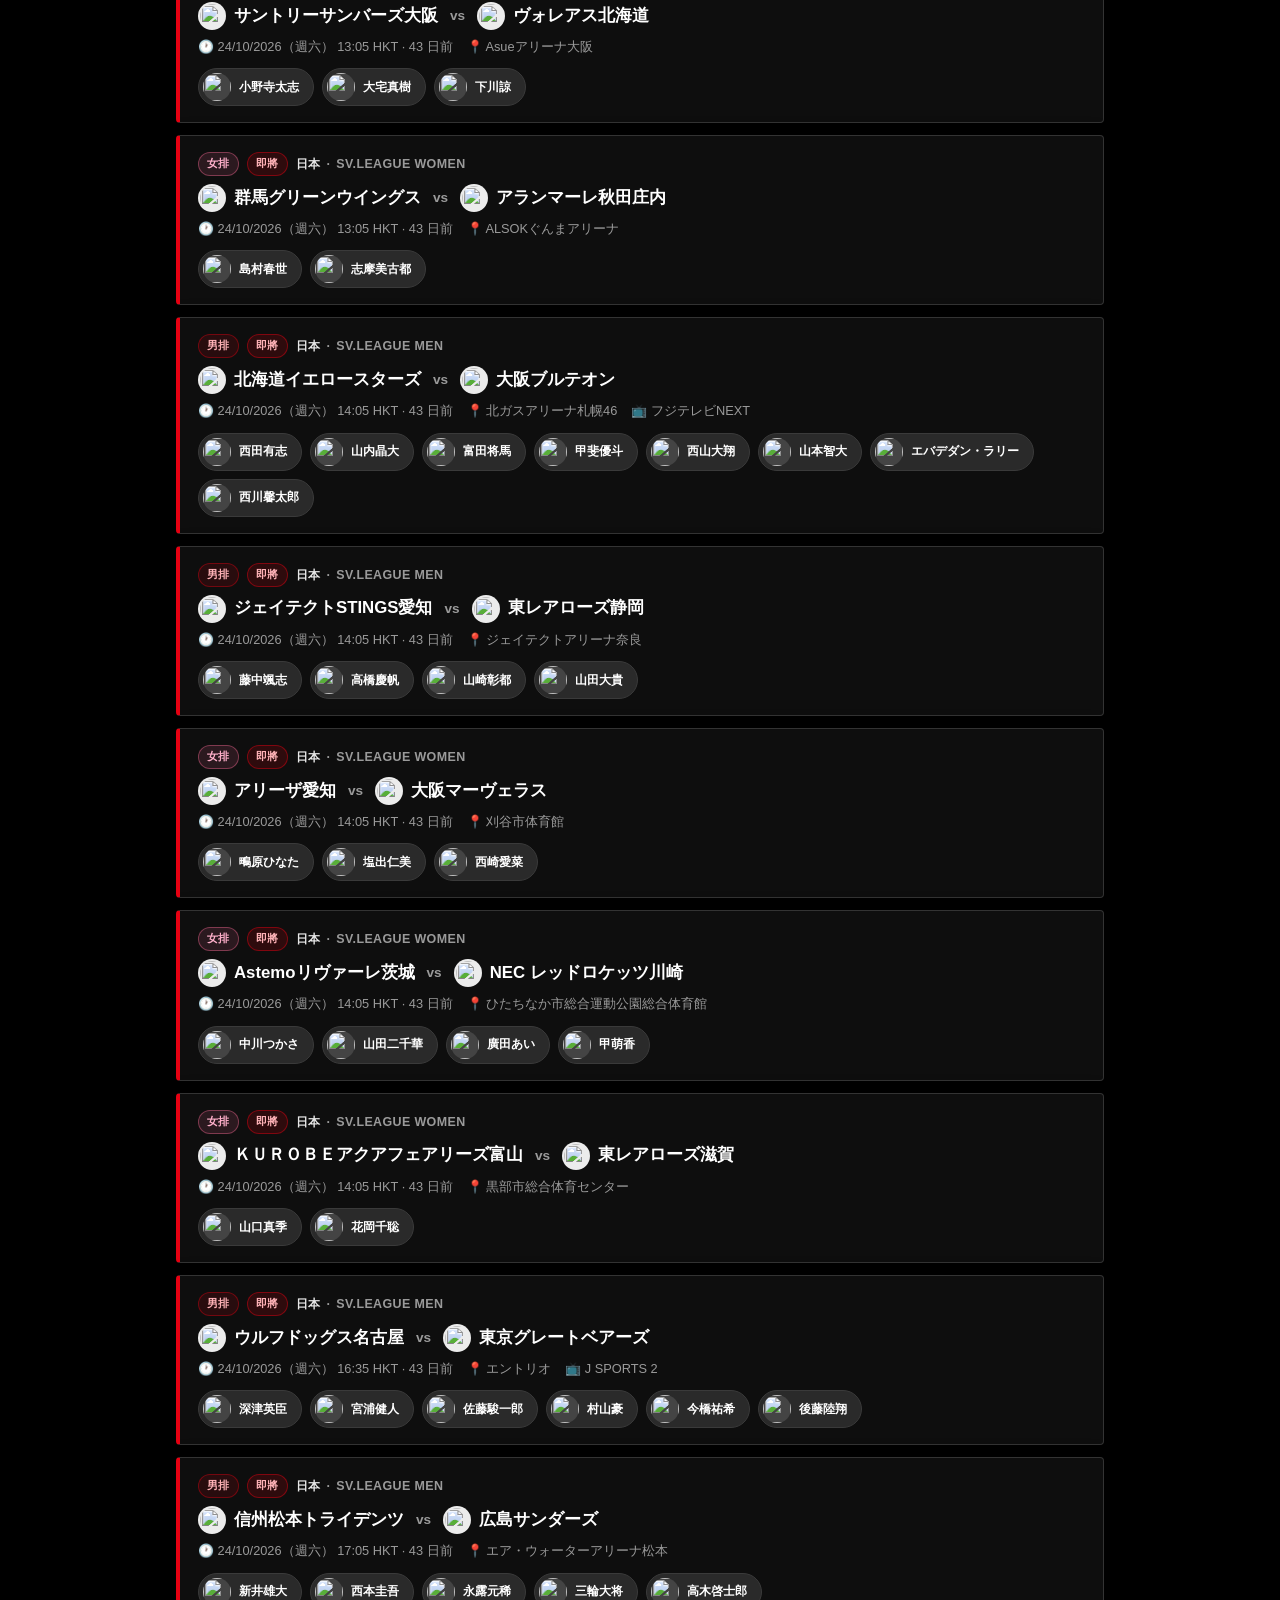
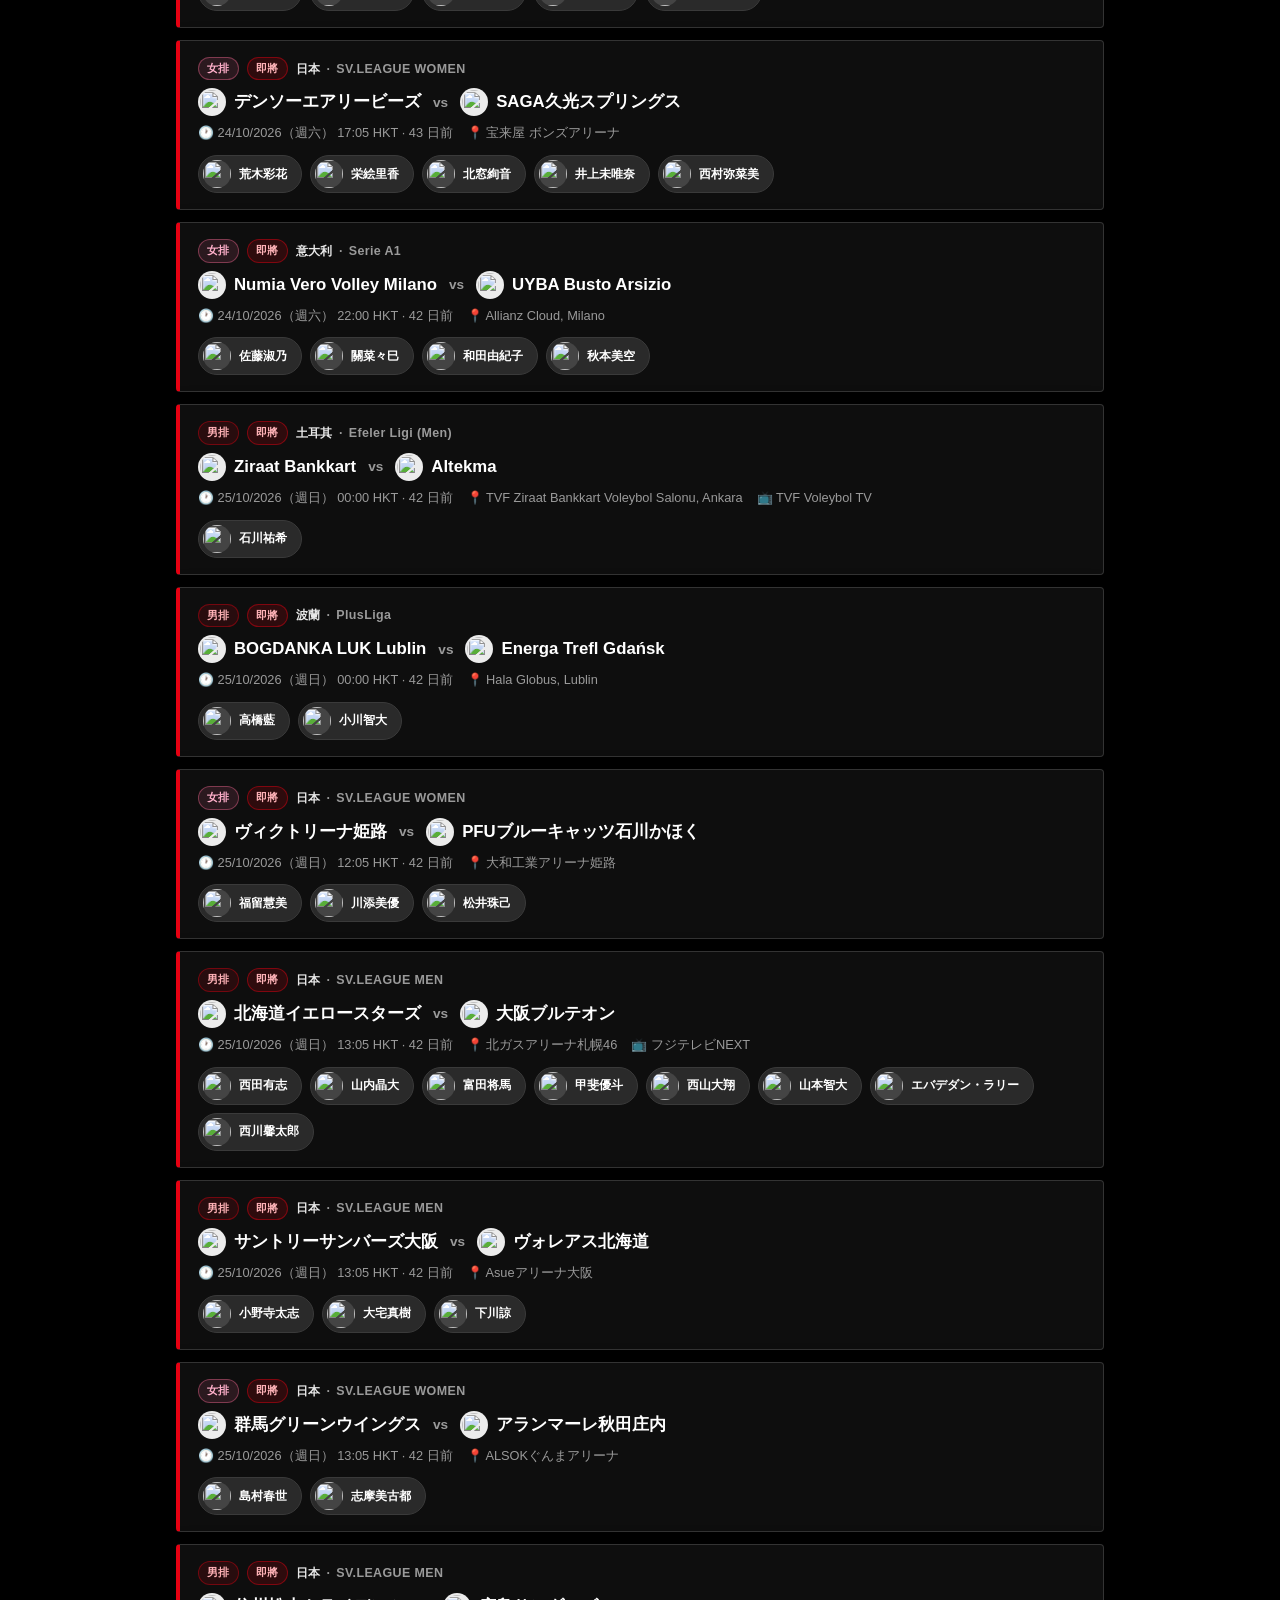
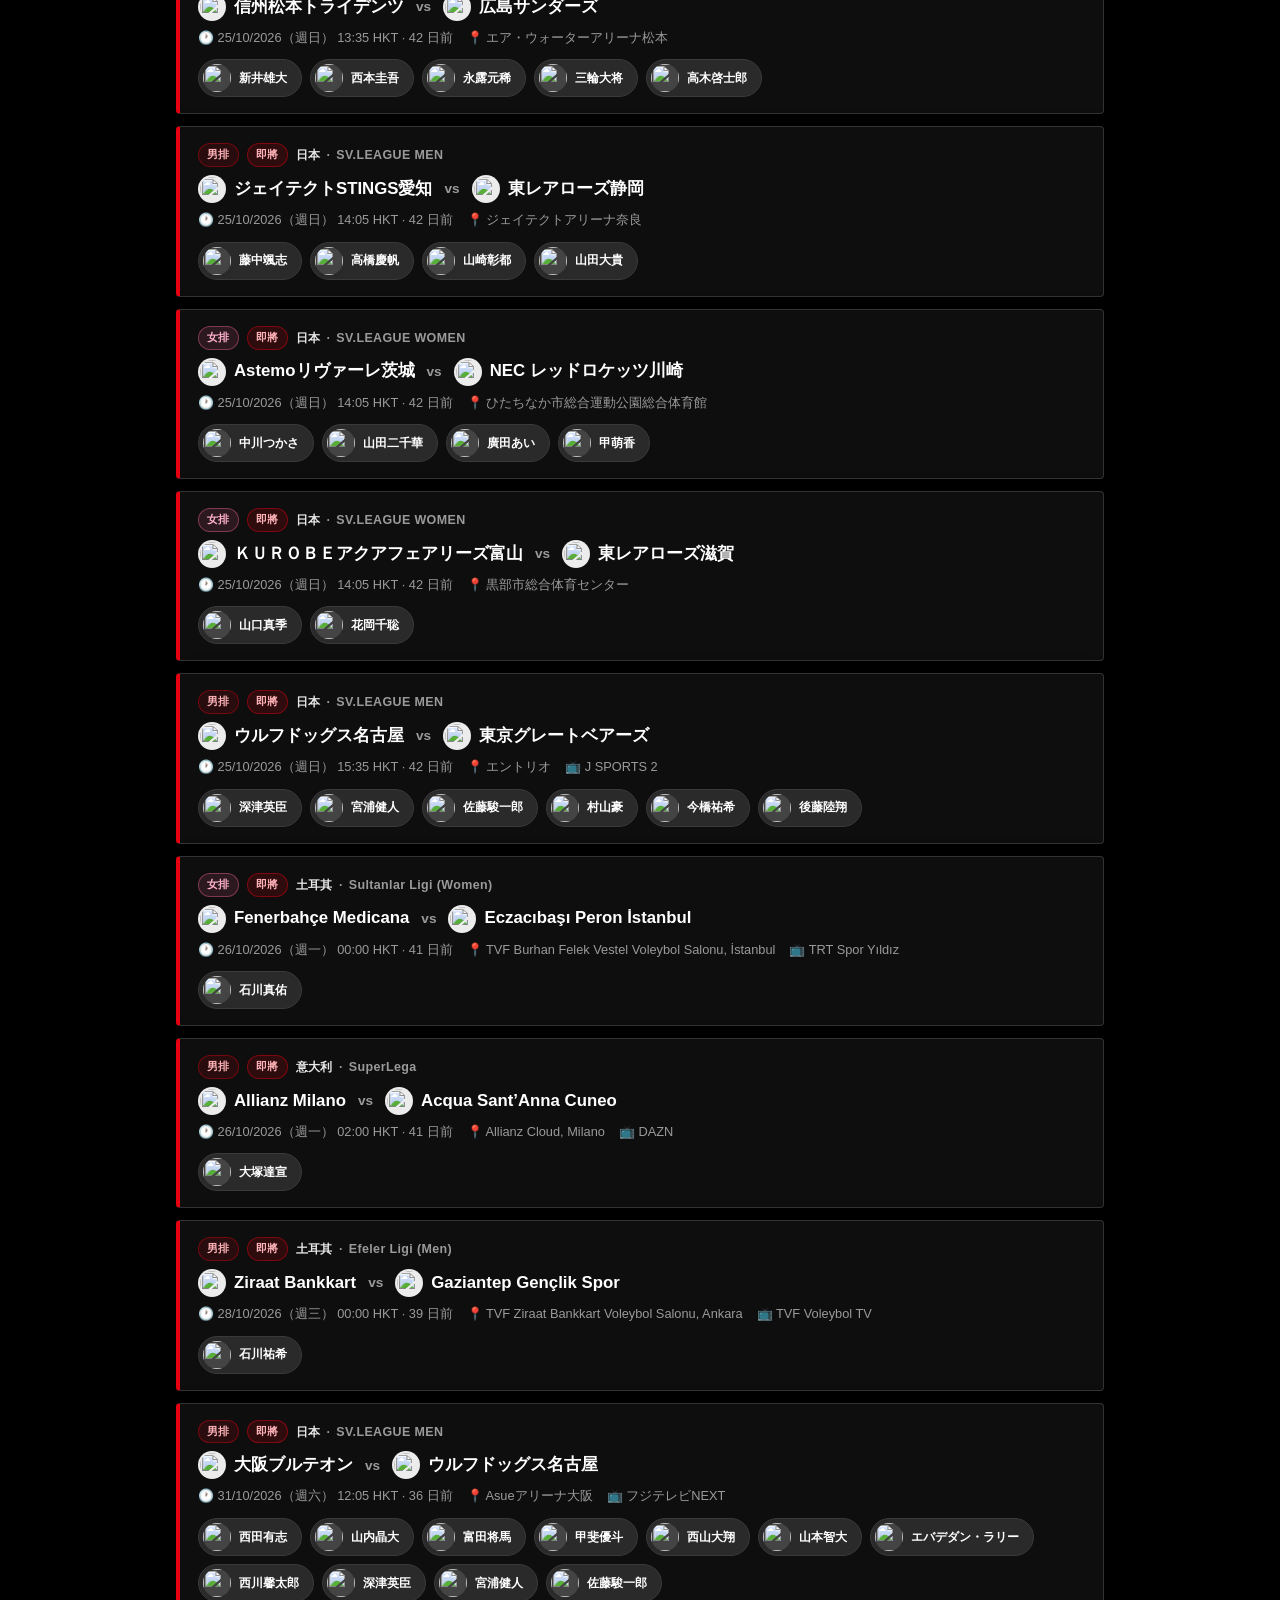
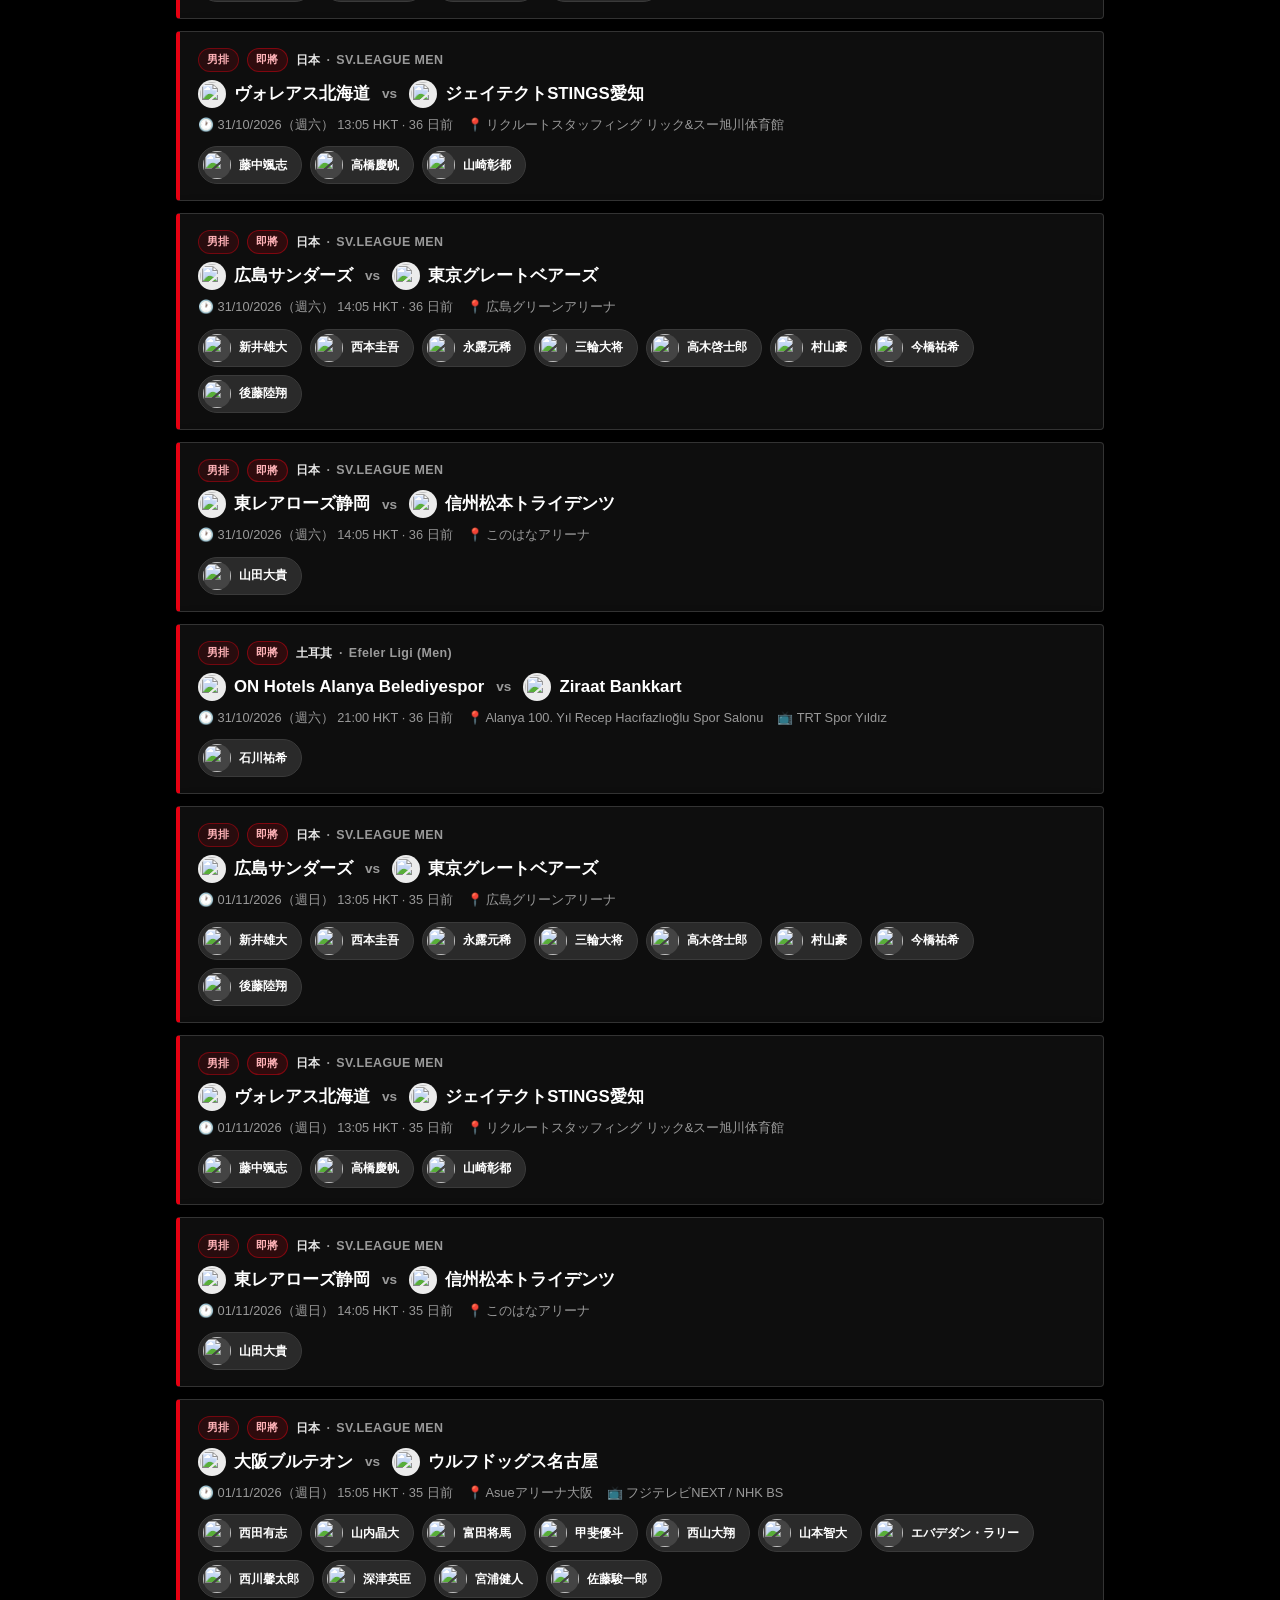
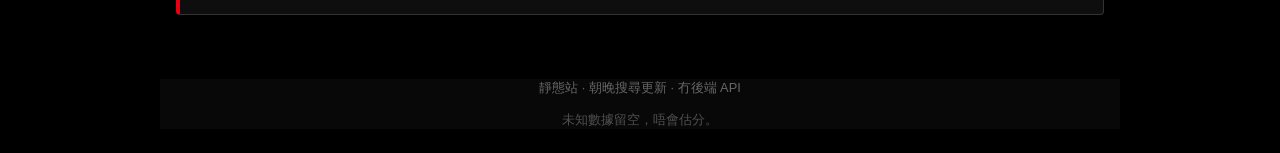
==== commit 8d1f7bc6: "Style modal scrollbar thin and dark to match JVA UI" ====
--- a/index.html
+++ b/index.html
@@ -5,7 +5,7 @@
   <meta name="viewport" content="width=device-width, initial-scale=1" />
   <title>日本排球賽事追蹤</title>
   <meta name="description" content="日本男排／女排相關球員賽事列表、過往賽果同每場數據" />
-  <link rel="stylesheet" href="styles.css?v=20261015b" />
+  <link rel="stylesheet" href="styles.css?v=20261015c" />
 </head>
 <body>
   <div class="kb-stage" id="kb-stage" aria-hidden="true">
@@ -35,7 +35,7 @@
         <p class="hero-sub">日本排球賽事追蹤 · 男排 · 女排 · 國家隊同球會</p>
       </div>
       <div class="hero-ball">
-        <img src="assets/mikasa-vnl-ball.png?v=20261015b" alt="Mikasa V200W-VNL 公式比賽用球" width="120" height="120" />
+        <img src="assets/mikasa-vnl-ball.png?v=20261015c" alt="Mikasa V200W-VNL 公式比賽用球" width="120" height="120" />
       </div>
     </div>
   </header>
@@ -68,6 +68,6 @@
   </footer>
 
   </div><!-- /.site-shell -->
-  <script src="app.js?v=20261015b"></script>
+  <script src="app.js?v=20261015c"></script>
 </body>
 </html>
--- a/styles.css
+++ b/styles.css
@@ -686,6 +686,27 @@
   padding: 20px 18px 24px;
   box-shadow: var(--shadow);
   z-index: 1;
+  scrollbar-width: thin;
+  scrollbar-color: #3a3a3a transparent;
+}
+.modal-sheet::-webkit-scrollbar {
+  width: 6px;
+  height: 6px;
+}
+.modal-sheet::-webkit-scrollbar-track {
+  background: transparent;
+}
+.modal-sheet::-webkit-scrollbar-thumb {
+  background: #3a3a3a;
+  border-radius: 999px;
+}
+.modal-sheet::-webkit-scrollbar-thumb:hover {
+  background: #555;
+}
+.modal-sheet::-webkit-scrollbar-button {
+  display: none;
+  width: 0;
+  height: 0;
 }
 @media (min-width: 640px) {
   .modal-sheet { border-radius: 8px; }
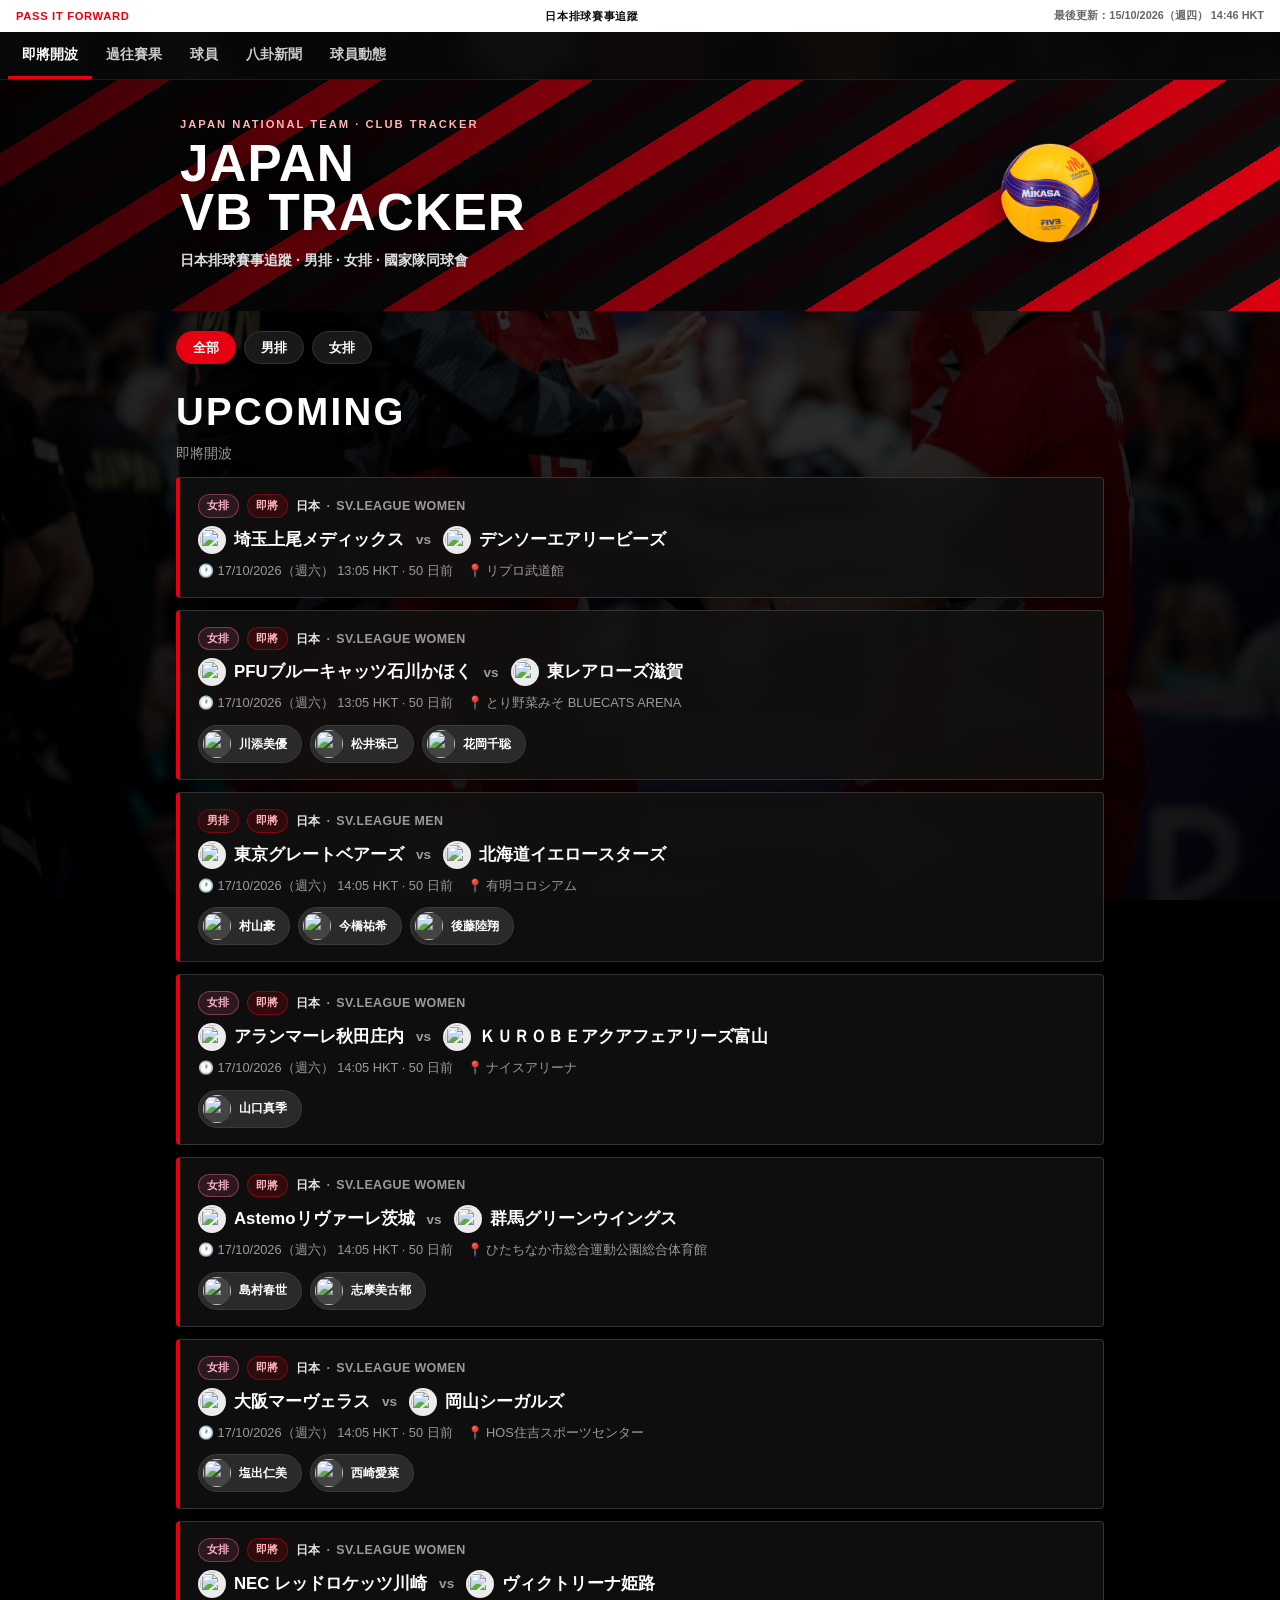
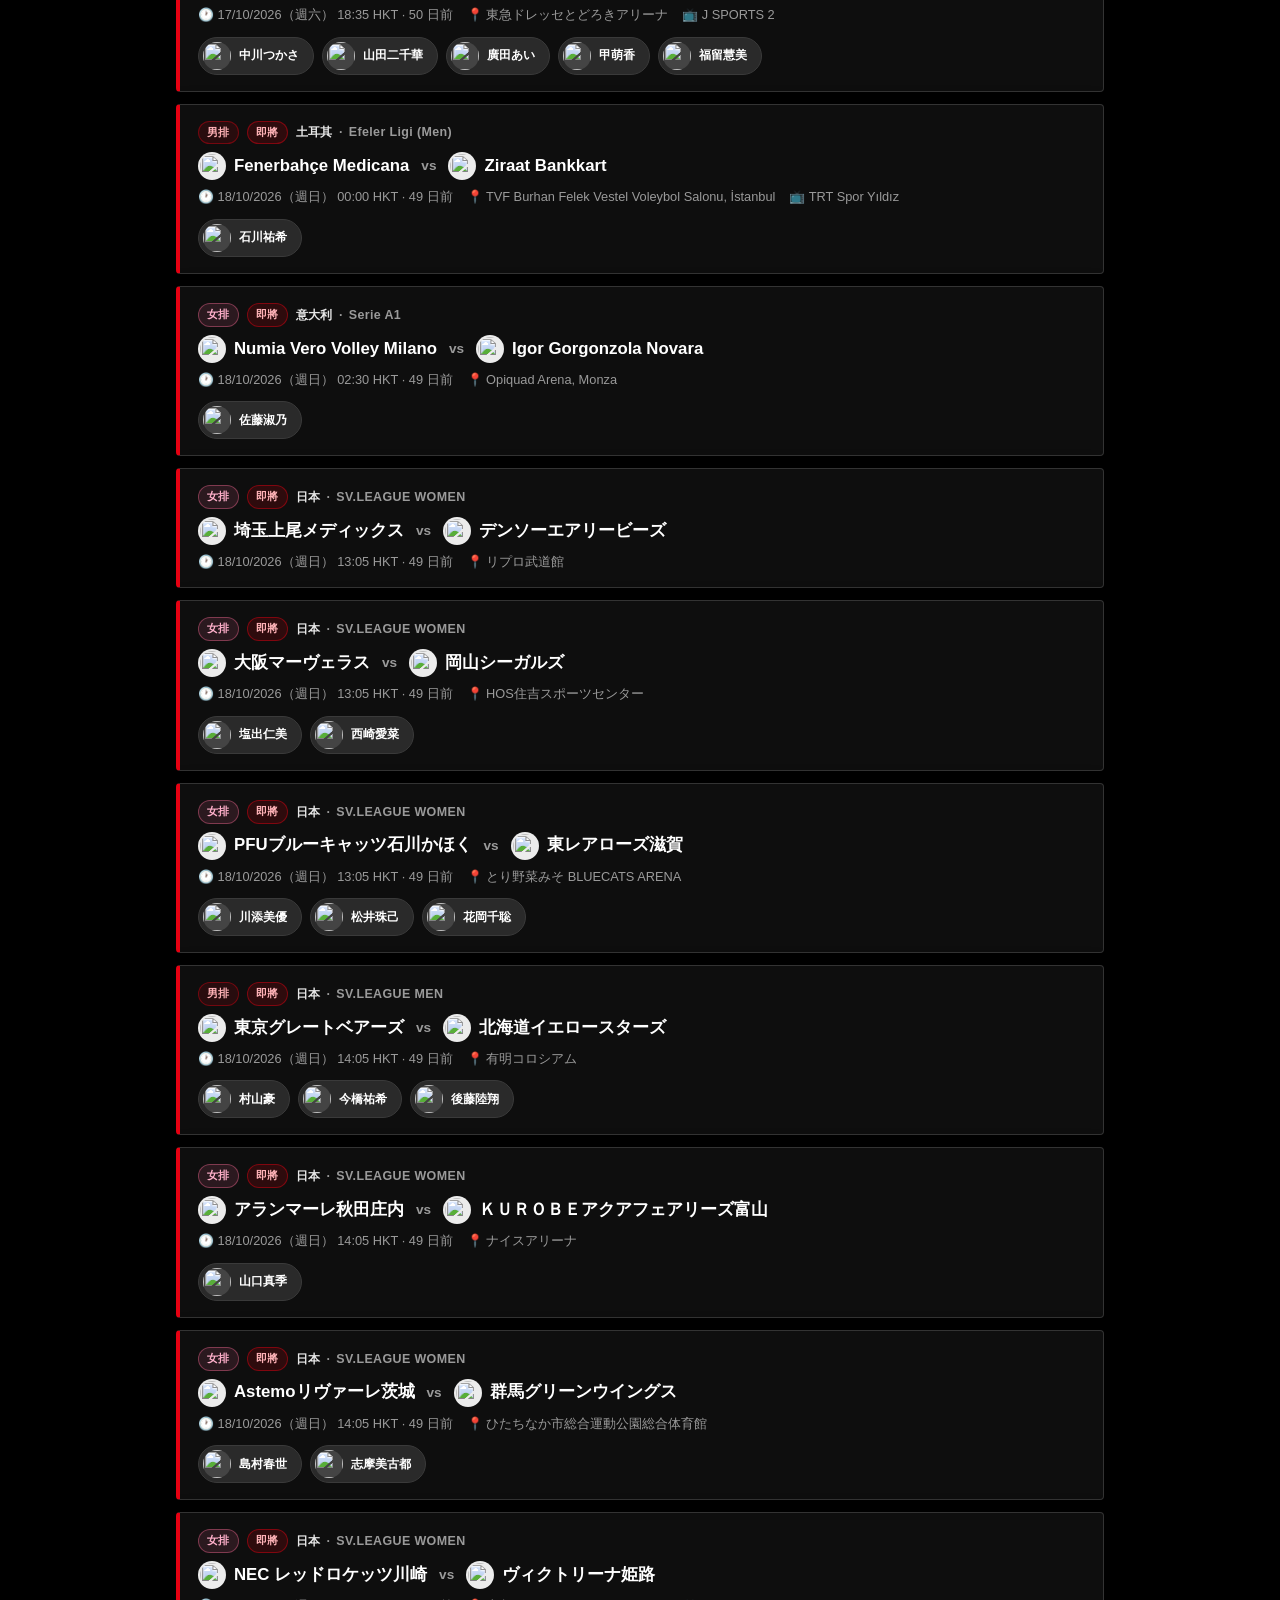
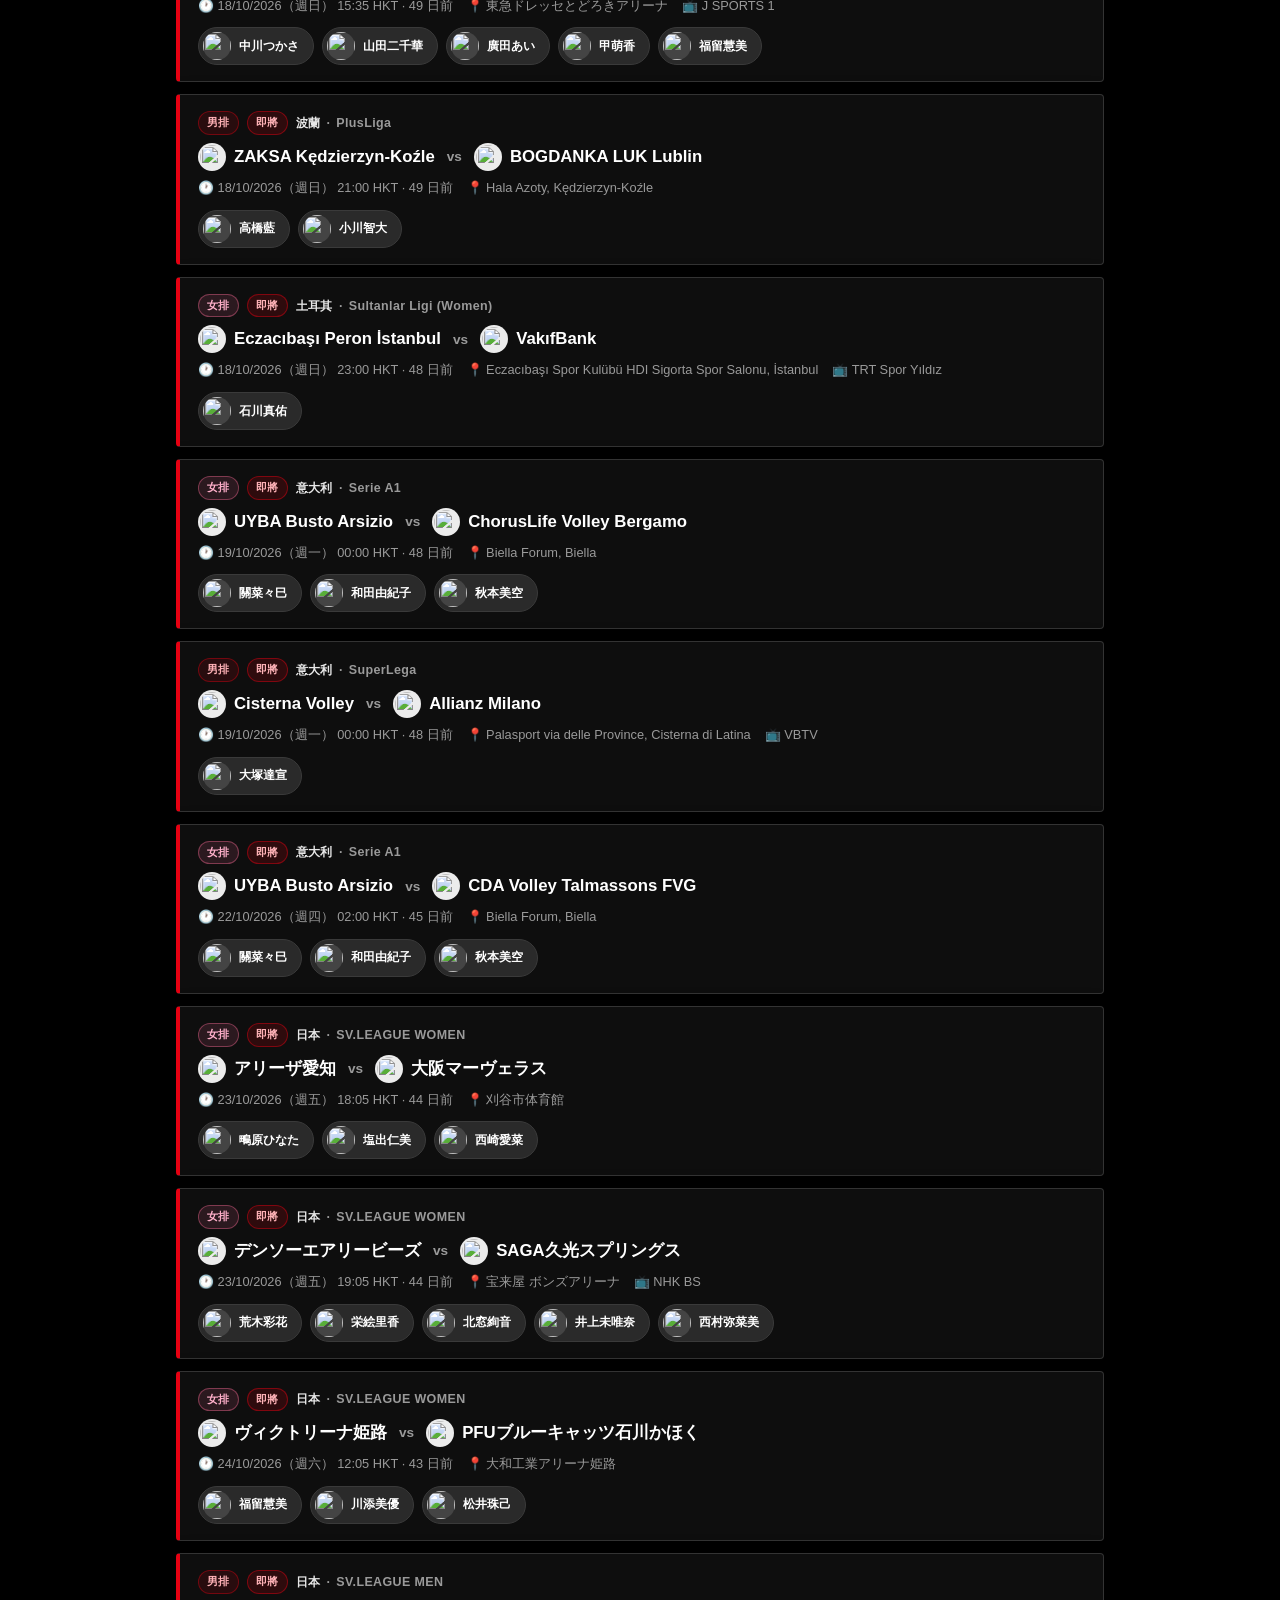
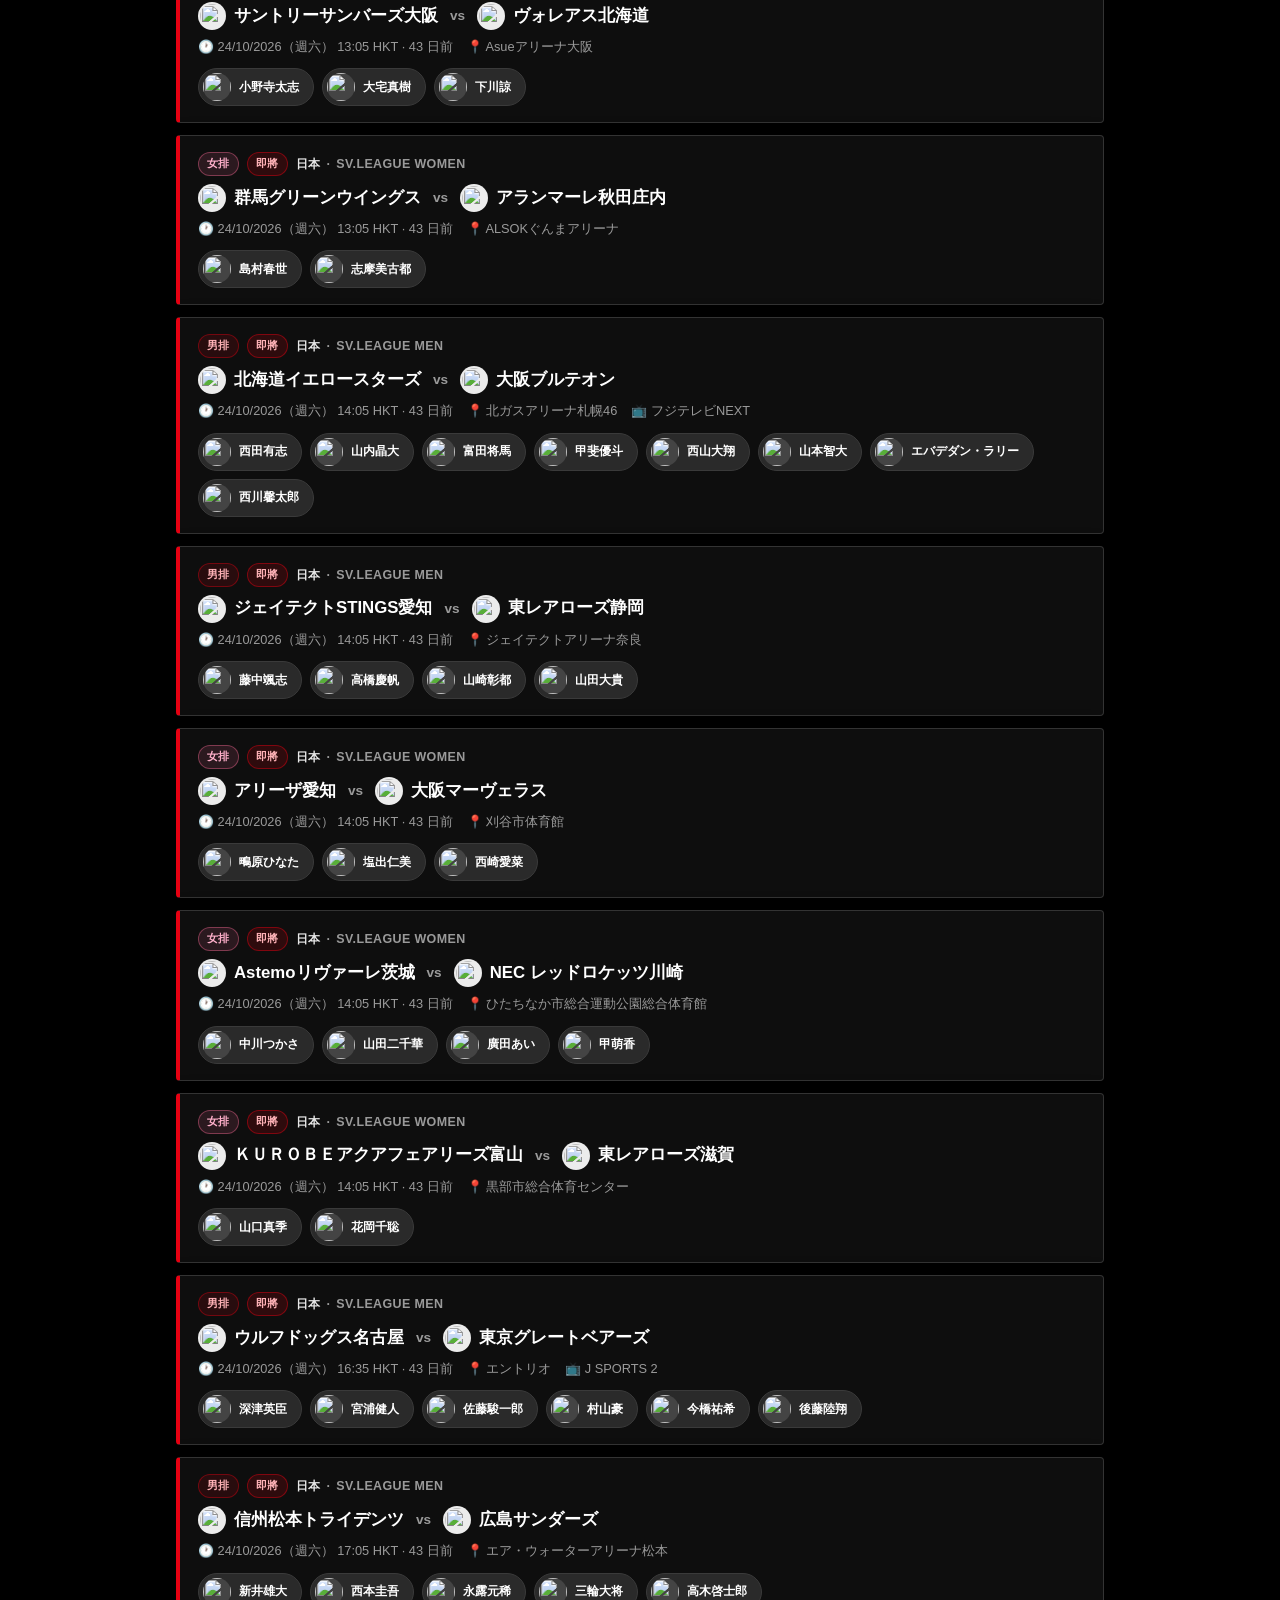
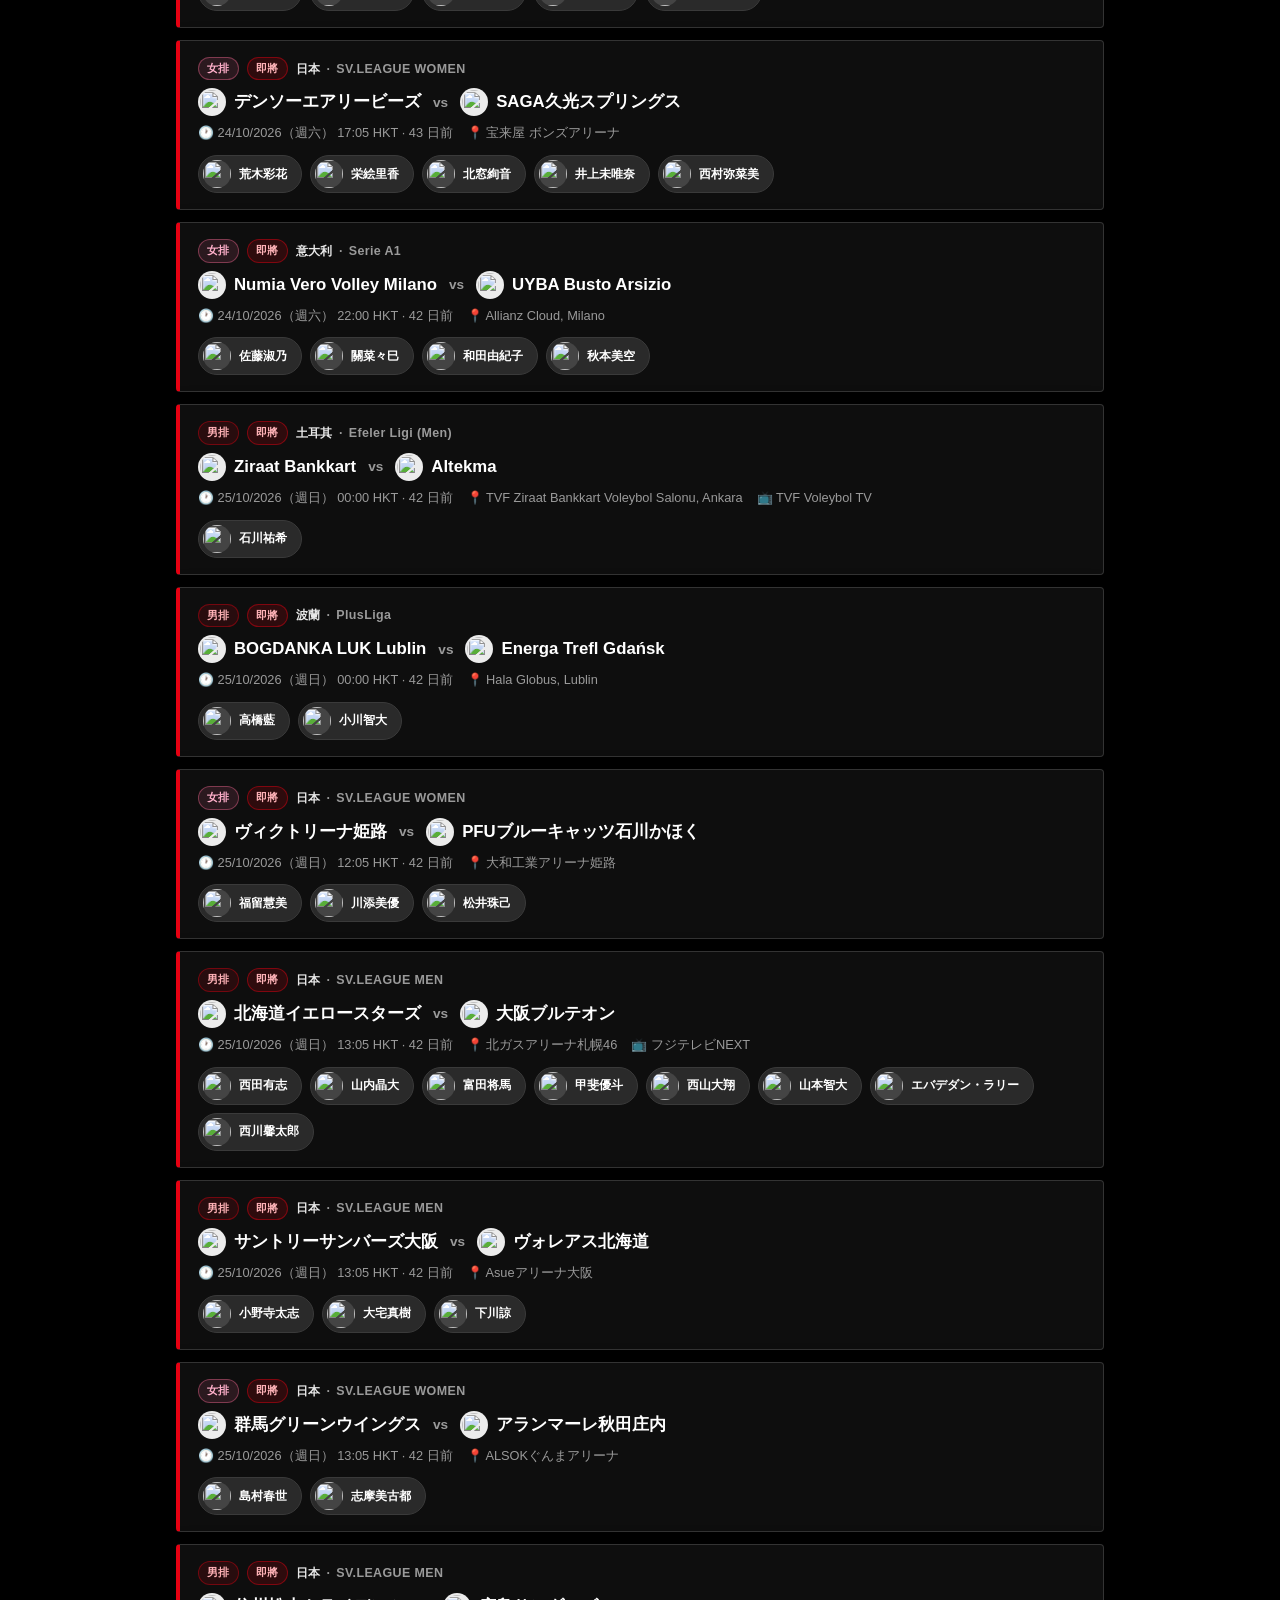
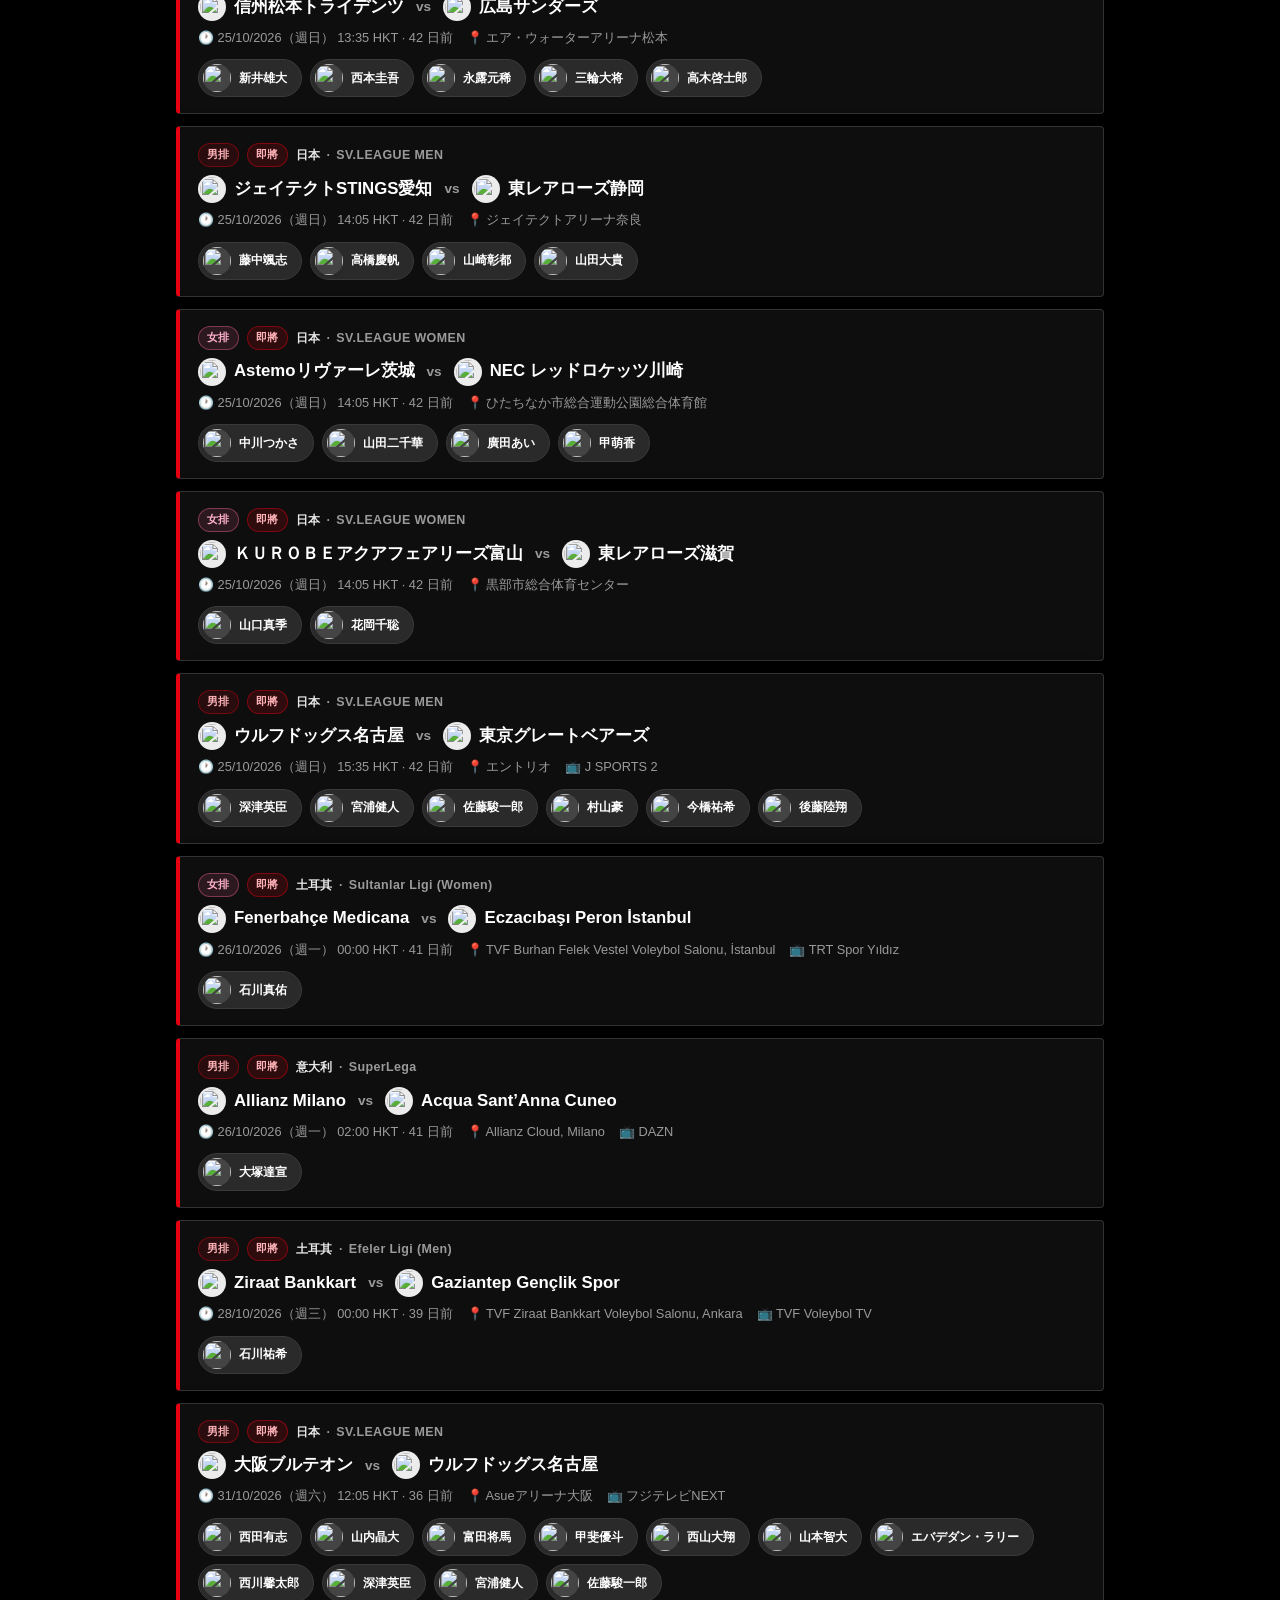
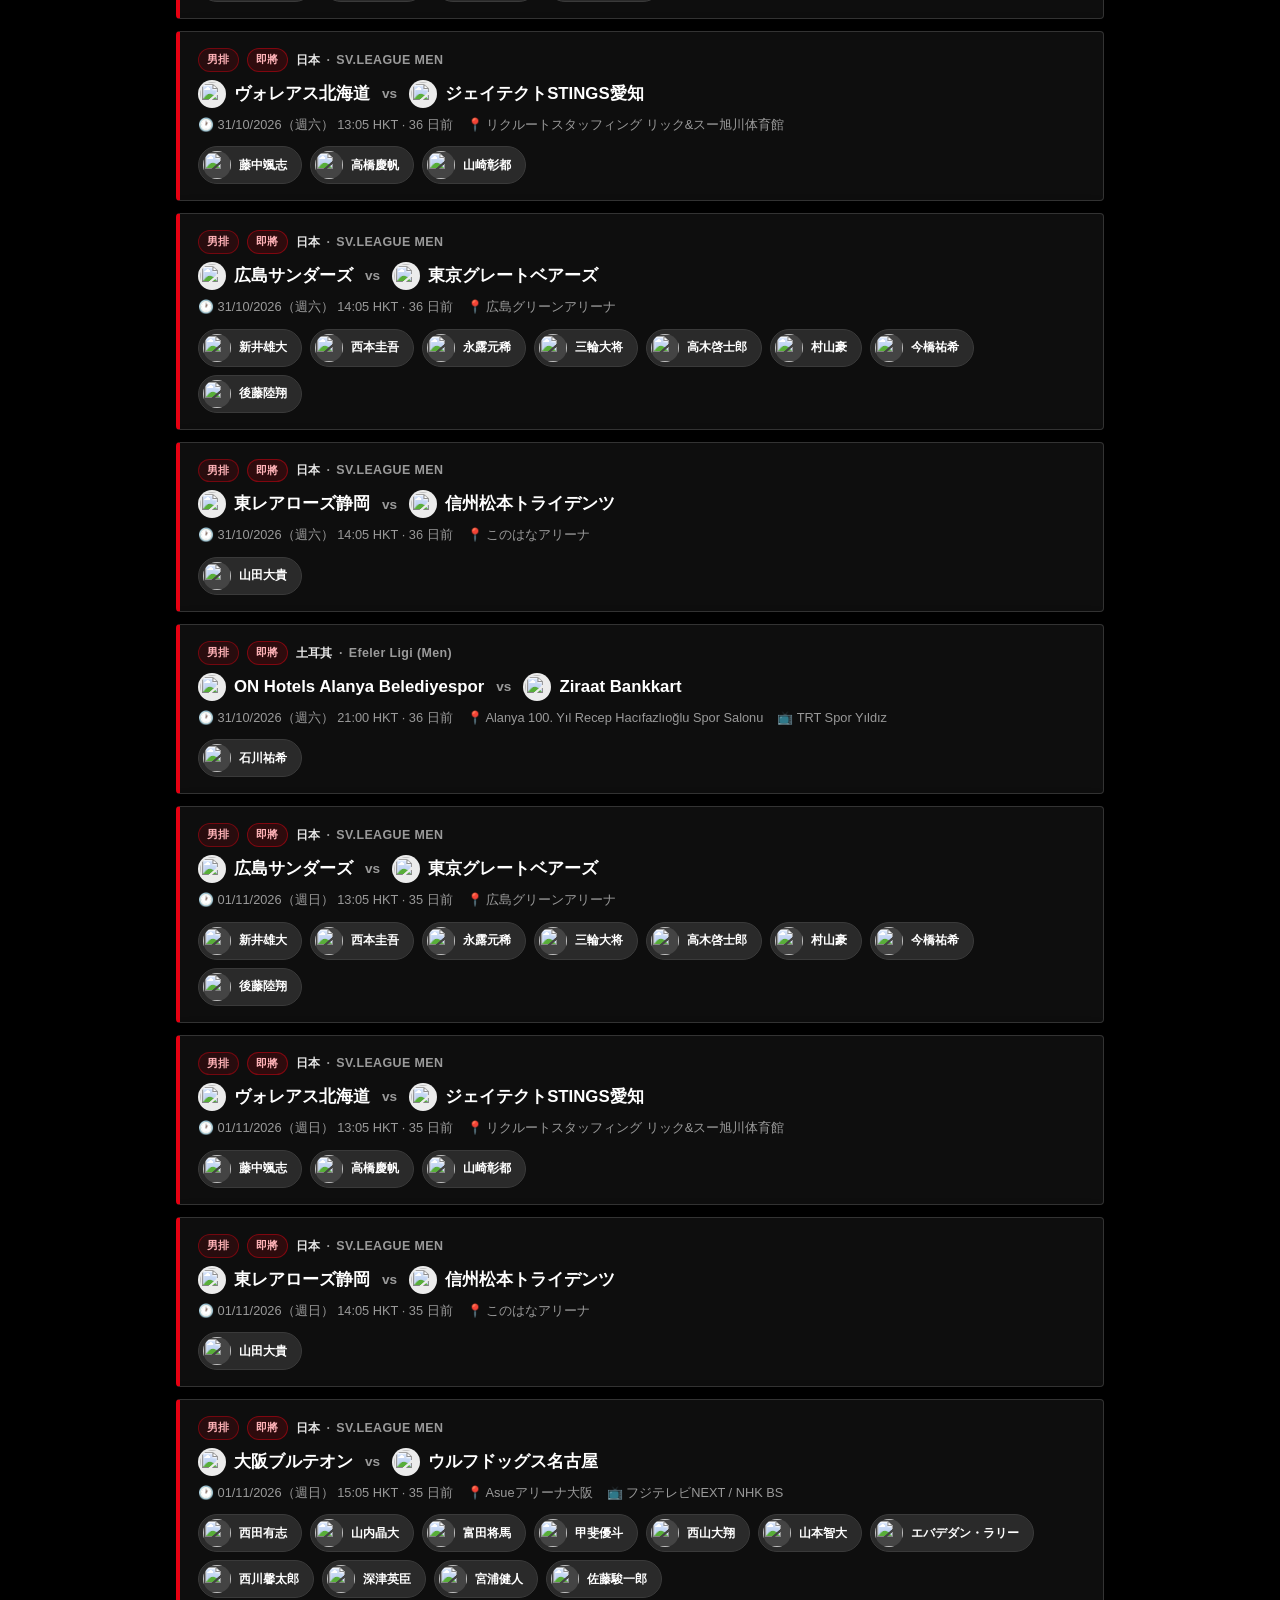
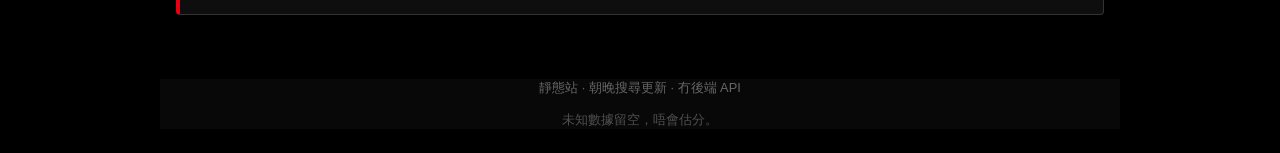
==== commit d74e00bf: "Add player bio info table to detail modal Extend players.json with verified public bio fields (natio" ====
--- a/index.html
+++ b/index.html
@@ -5,7 +5,7 @@
   <meta name="viewport" content="width=device-width, initial-scale=1" />
   <title>日本排球賽事追蹤</title>
   <meta name="description" content="日本男排／女排相關球員賽事列表、過往賽果同每場數據" />
-  <link rel="stylesheet" href="styles.css?v=20261015c" />
+  <link rel="stylesheet" href="styles.css?v=20261015d" />
 </head>
 <body>
   <div class="kb-stage" id="kb-stage" aria-hidden="true">
@@ -35,7 +35,7 @@
         <p class="hero-sub">日本排球賽事追蹤 · 男排 · 女排 · 國家隊同球會</p>
       </div>
       <div class="hero-ball">
-        <img src="assets/mikasa-vnl-ball.png?v=20261015c" alt="Mikasa V200W-VNL 公式比賽用球" width="120" height="120" />
+        <img src="assets/mikasa-vnl-ball.png?v=20261015d" alt="Mikasa V200W-VNL 公式比賽用球" width="120" height="120" />
       </div>
     </div>
   </header>
@@ -68,6 +68,6 @@
   </footer>
 
   </div><!-- /.site-shell -->
-  <script src="app.js?v=20261015c"></script>
+  <script src="app.js?v=20261015d"></script>
 </body>
 </html>
--- a/styles.css
+++ b/styles.css
@@ -1100,3 +1100,44 @@
   position: relative;
   z-index: 1;
 }
+
+
+/* Player bio info table (detail modal) */
+.bio-heading {
+  margin: 16px 0 8px;
+  font-size: 0.95rem;
+  font-weight: 700;
+  color: var(--white);
+}
+.bio-table {
+  background: rgba(0, 0, 0, 0.28);
+  border: 1px solid #2a2a2a;
+  border-radius: 6px;
+  padding: 2px 14px;
+  margin: 0 0 4px;
+}
+.bio-row {
+  display: flex;
+  justify-content: space-between;
+  align-items: baseline;
+  gap: 16px;
+  padding: 11px 0;
+  border-bottom: 1px solid rgba(120, 130, 150, 0.28);
+  font-size: 0.9rem;
+  line-height: 1.35;
+}
+.bio-row:last-child {
+  border-bottom: none;
+}
+.bio-label {
+  color: #8b93a3;
+  flex: 0 0 auto;
+  font-weight: 500;
+}
+.bio-value {
+  color: var(--white);
+  text-align: right;
+  flex: 1 1 auto;
+  font-weight: 600;
+  word-break: break-word;
+}
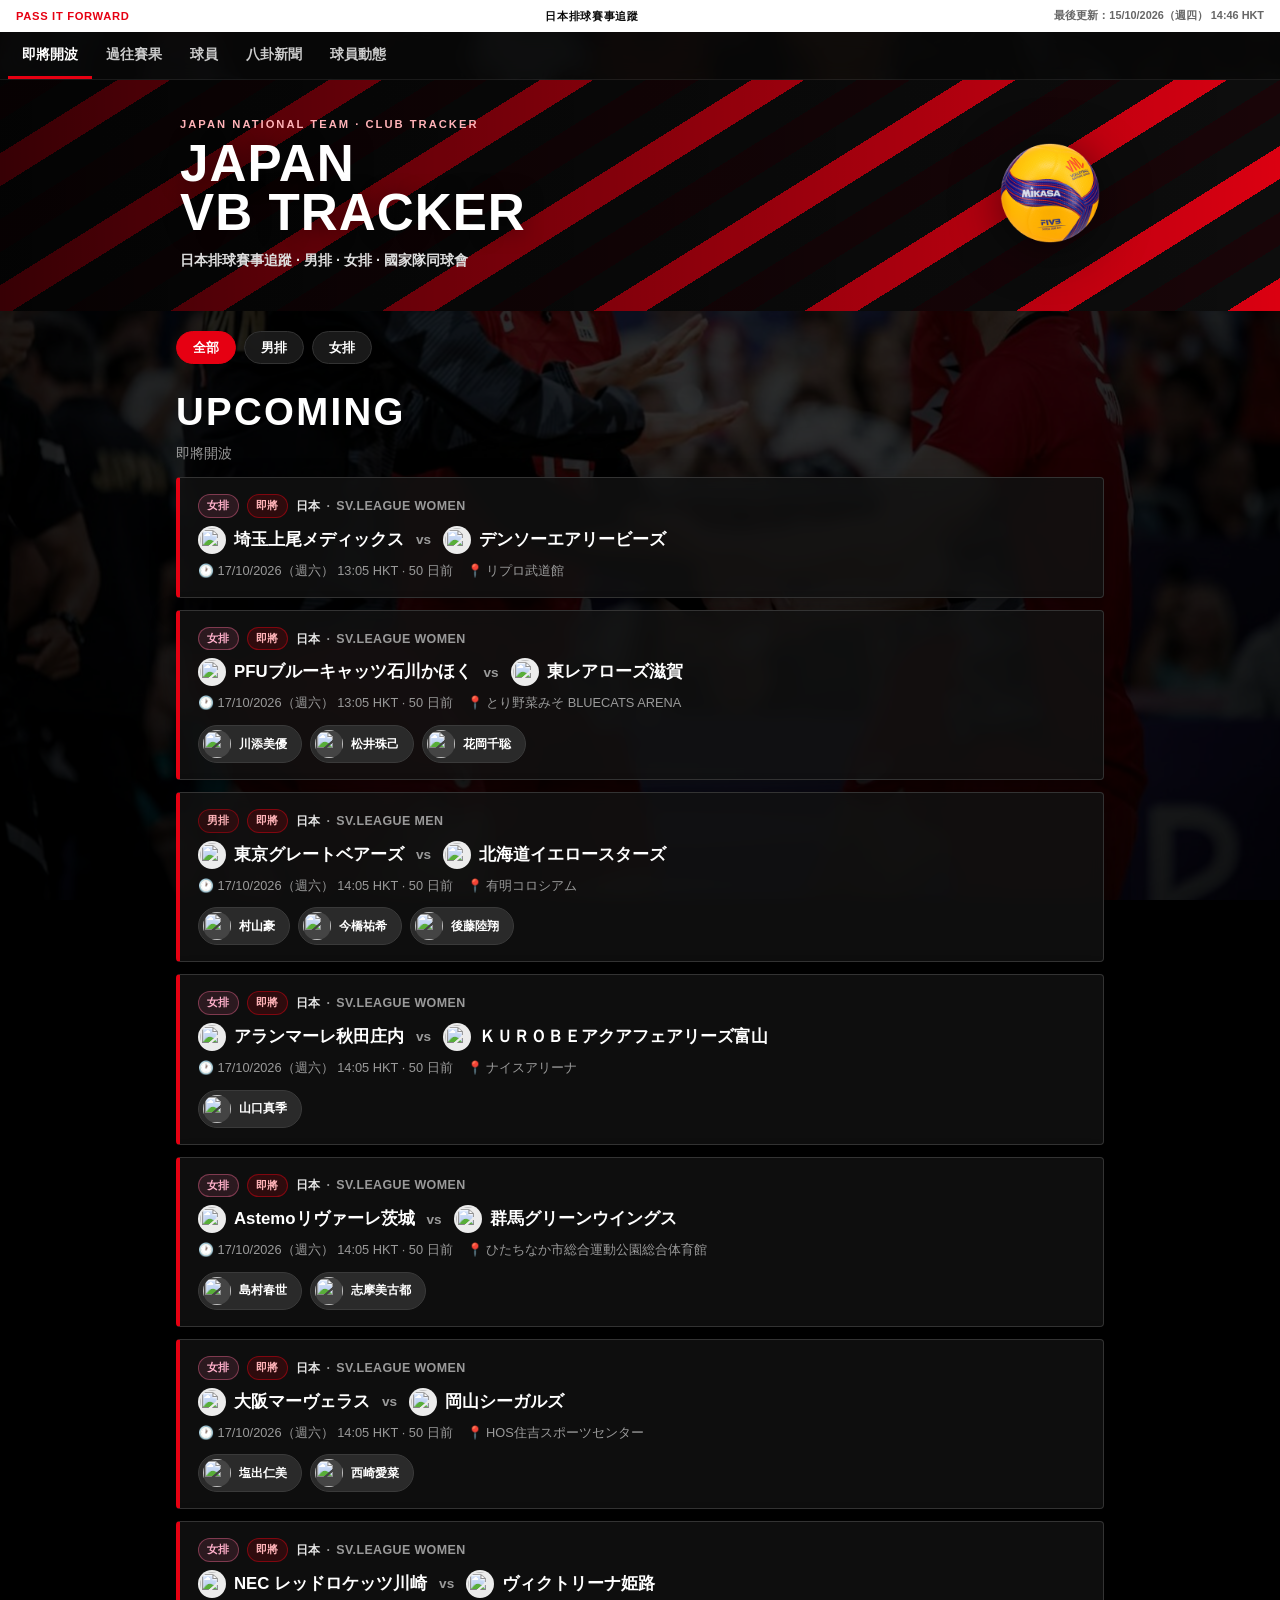
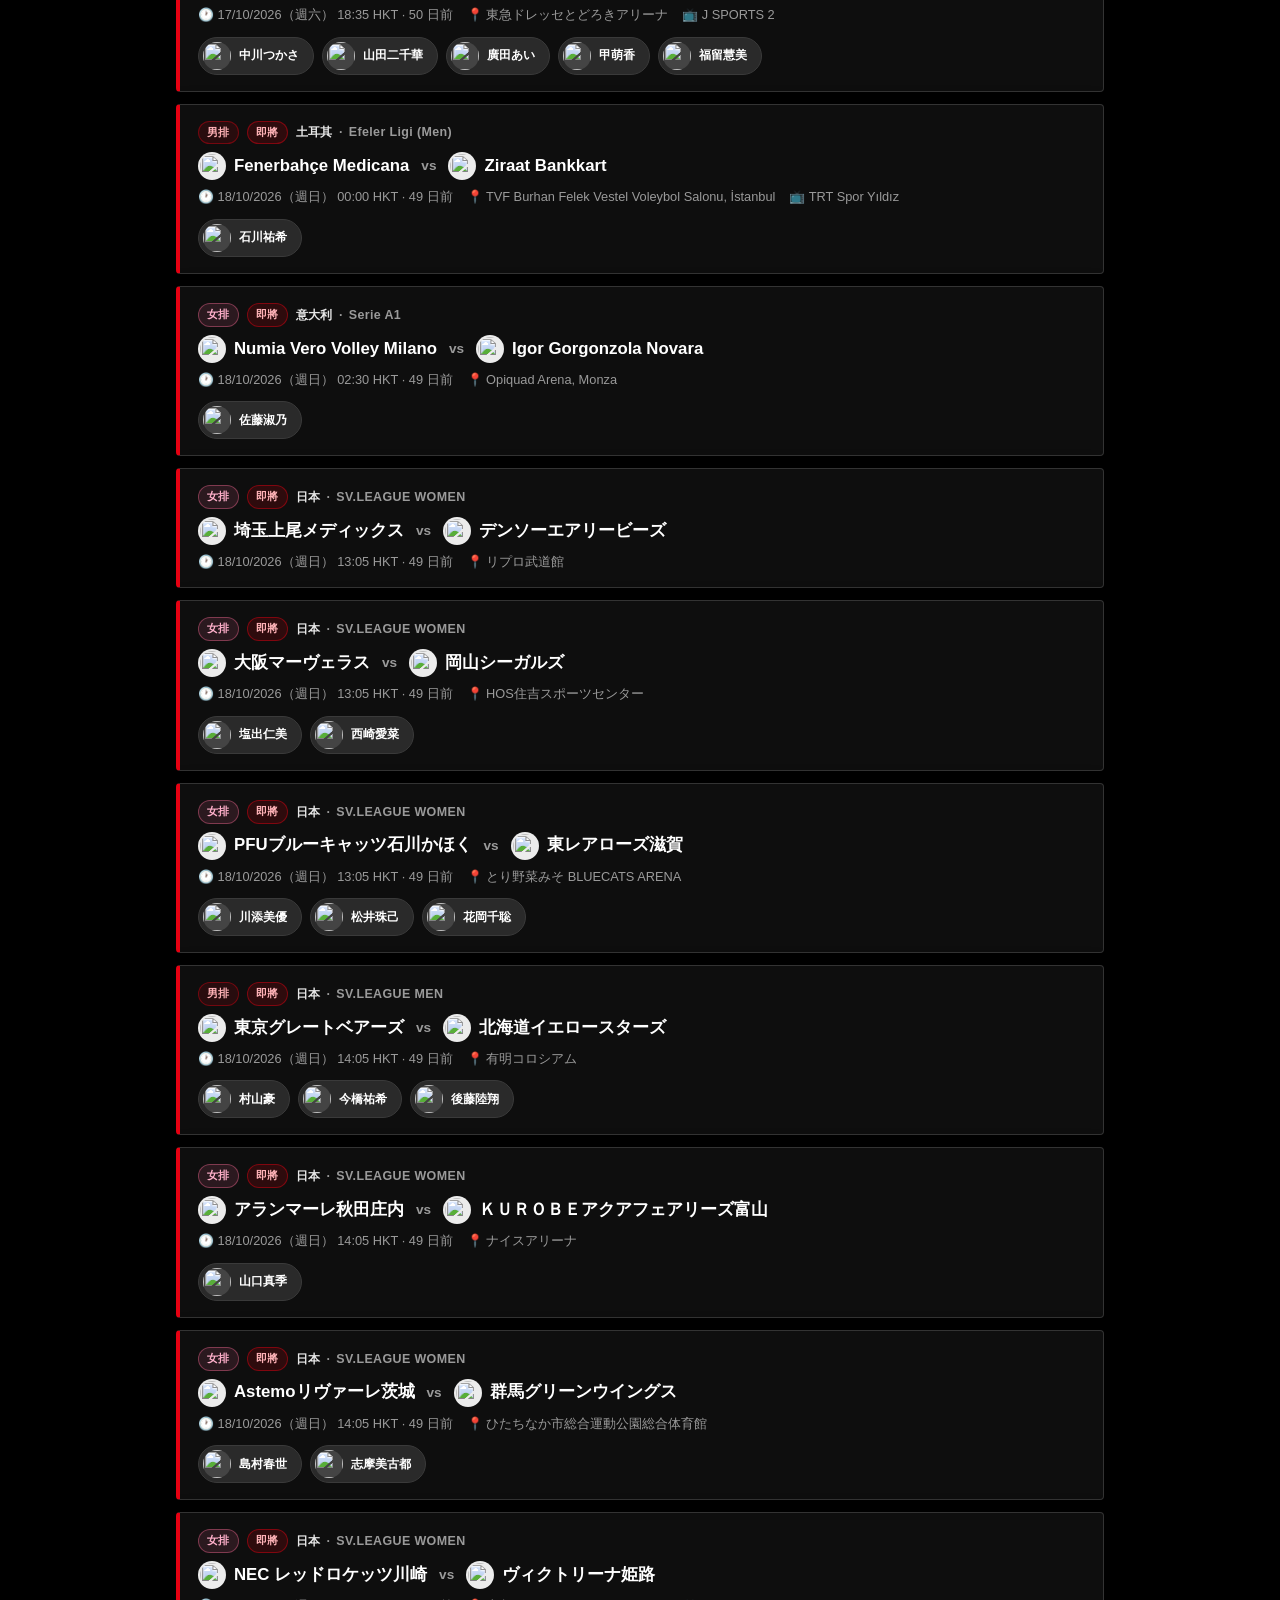
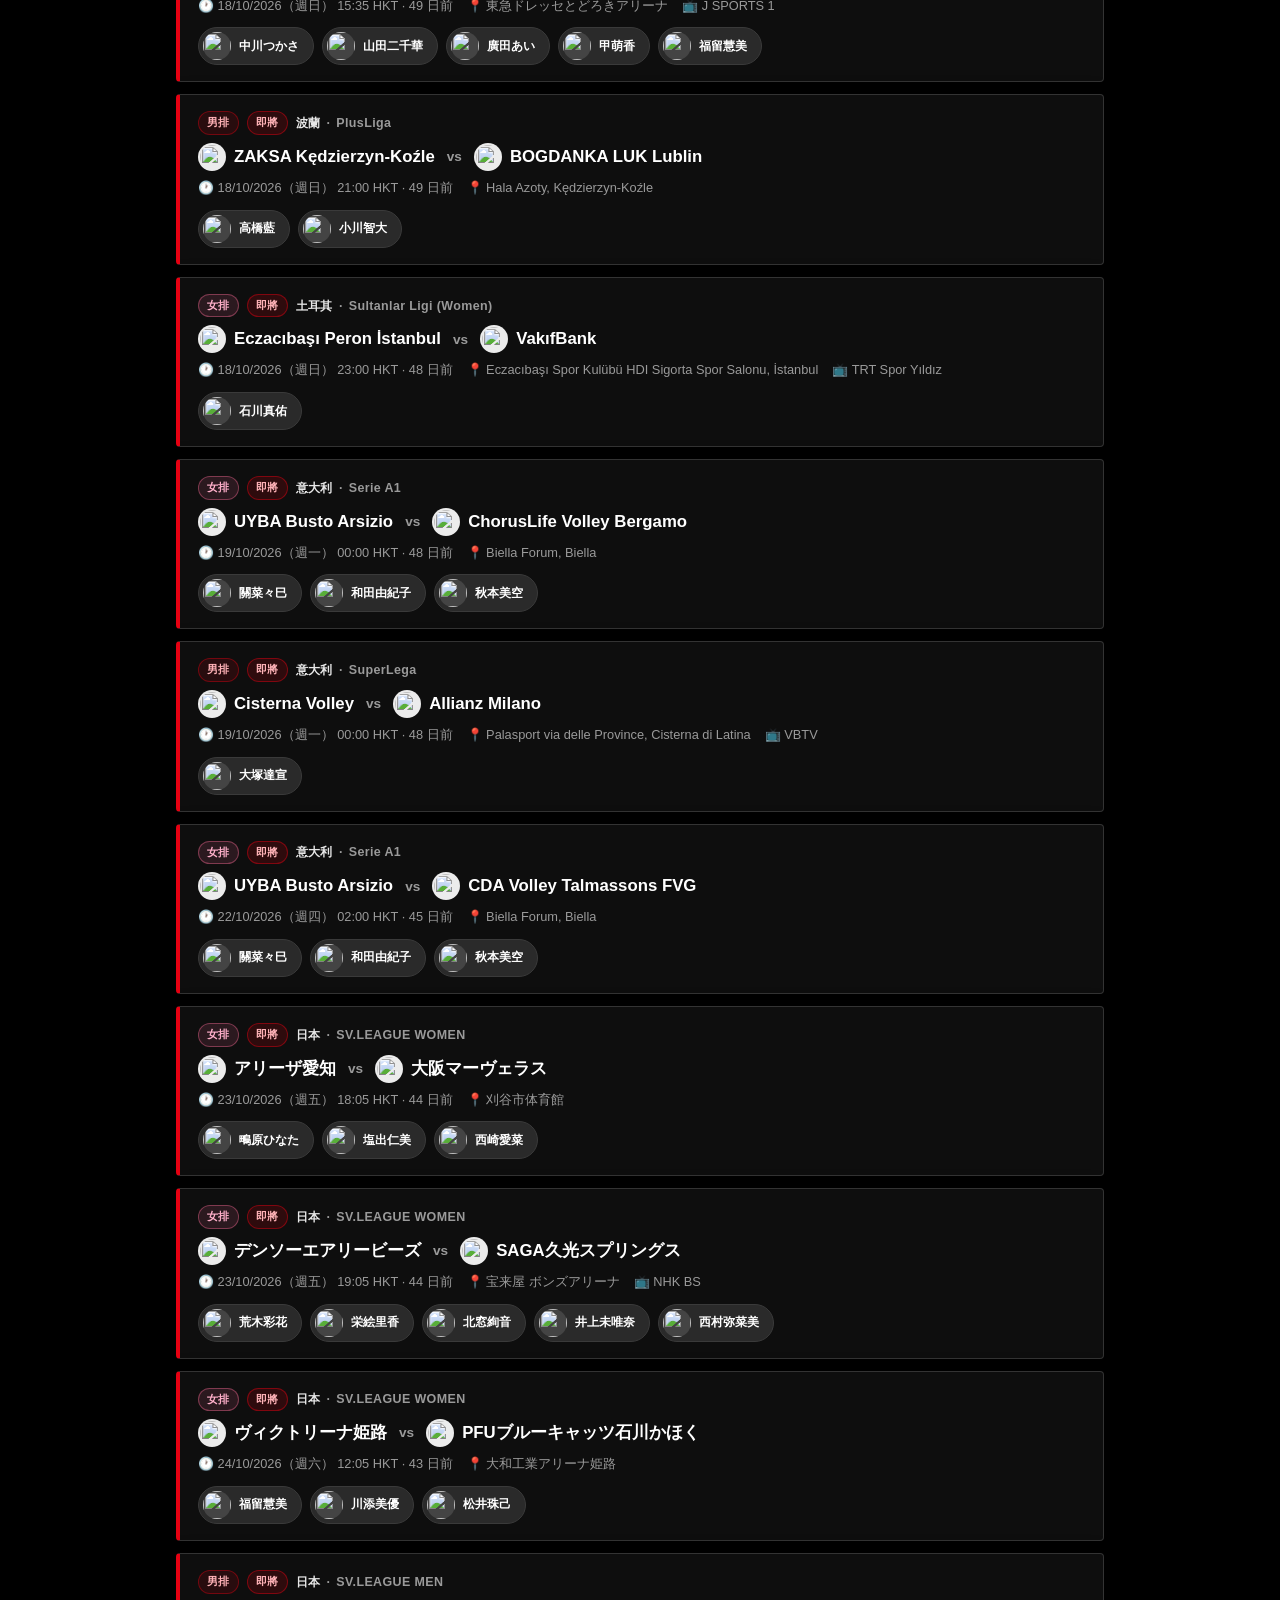
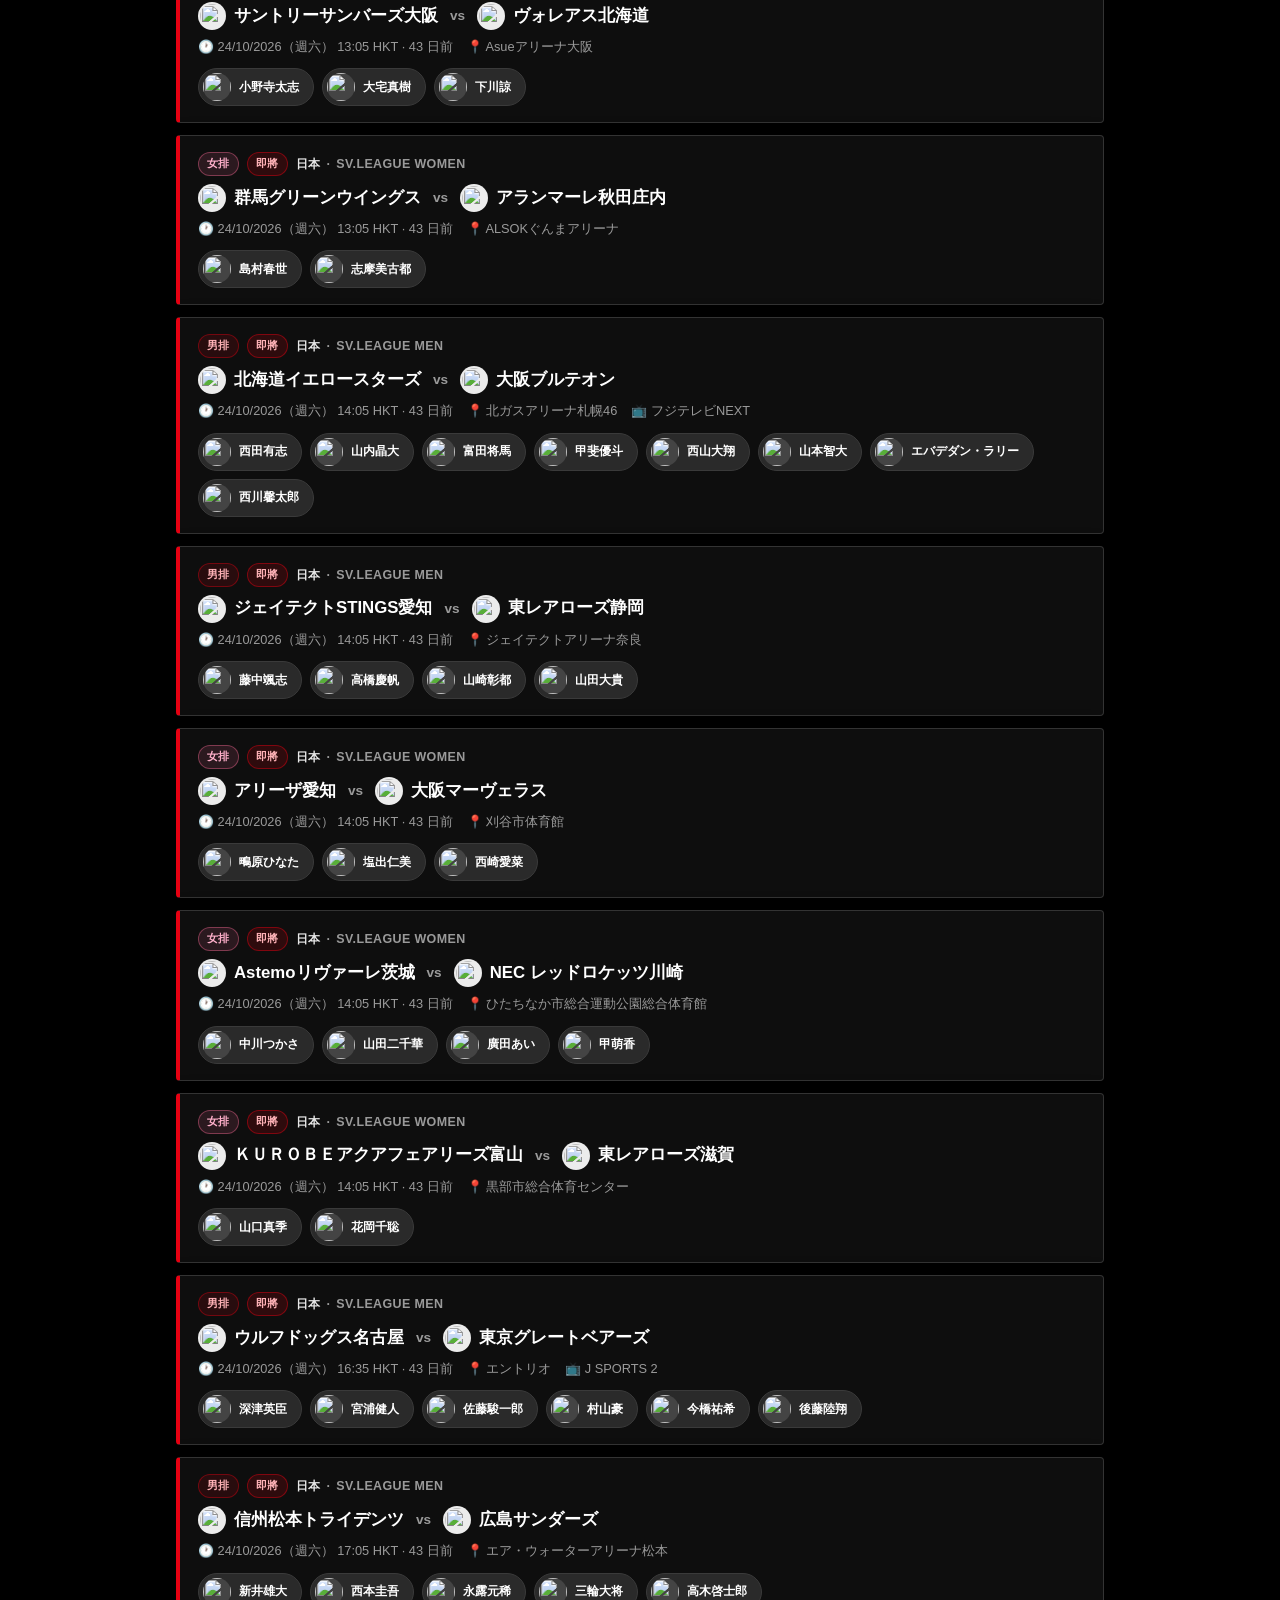
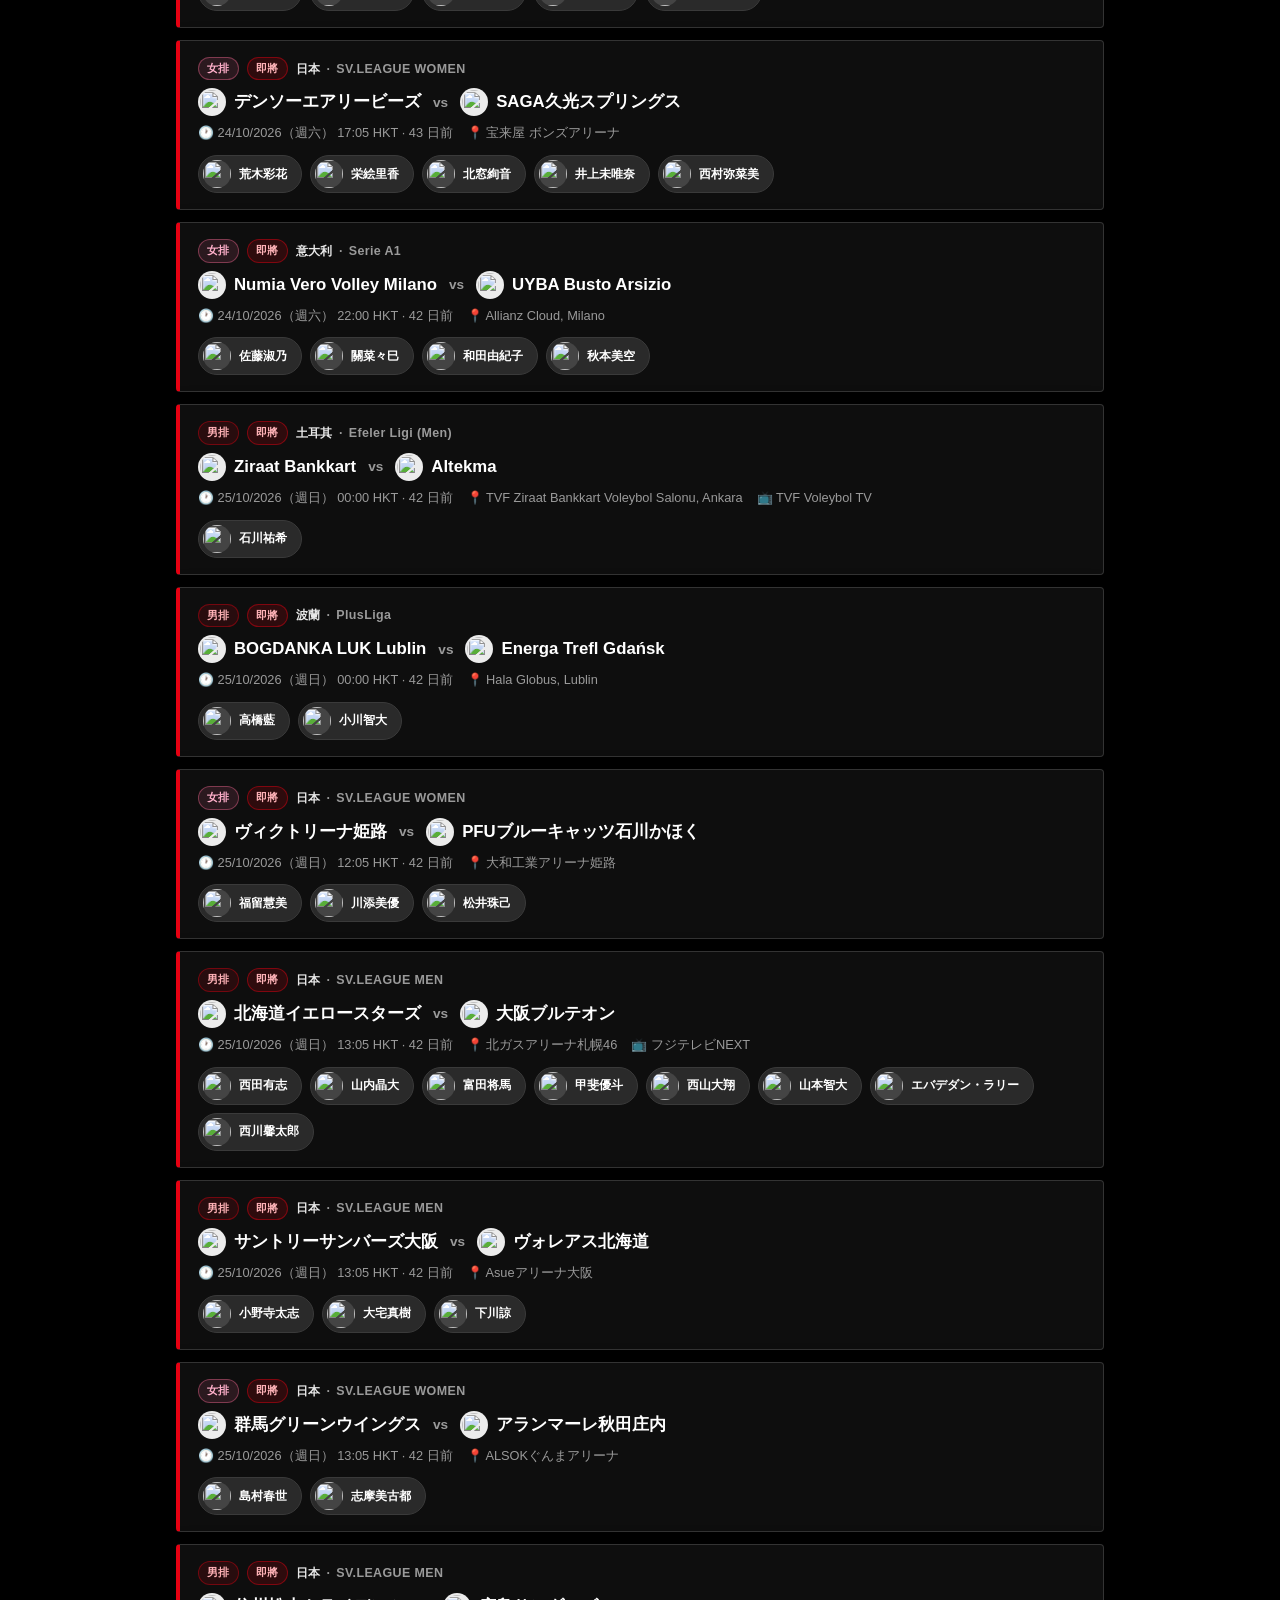
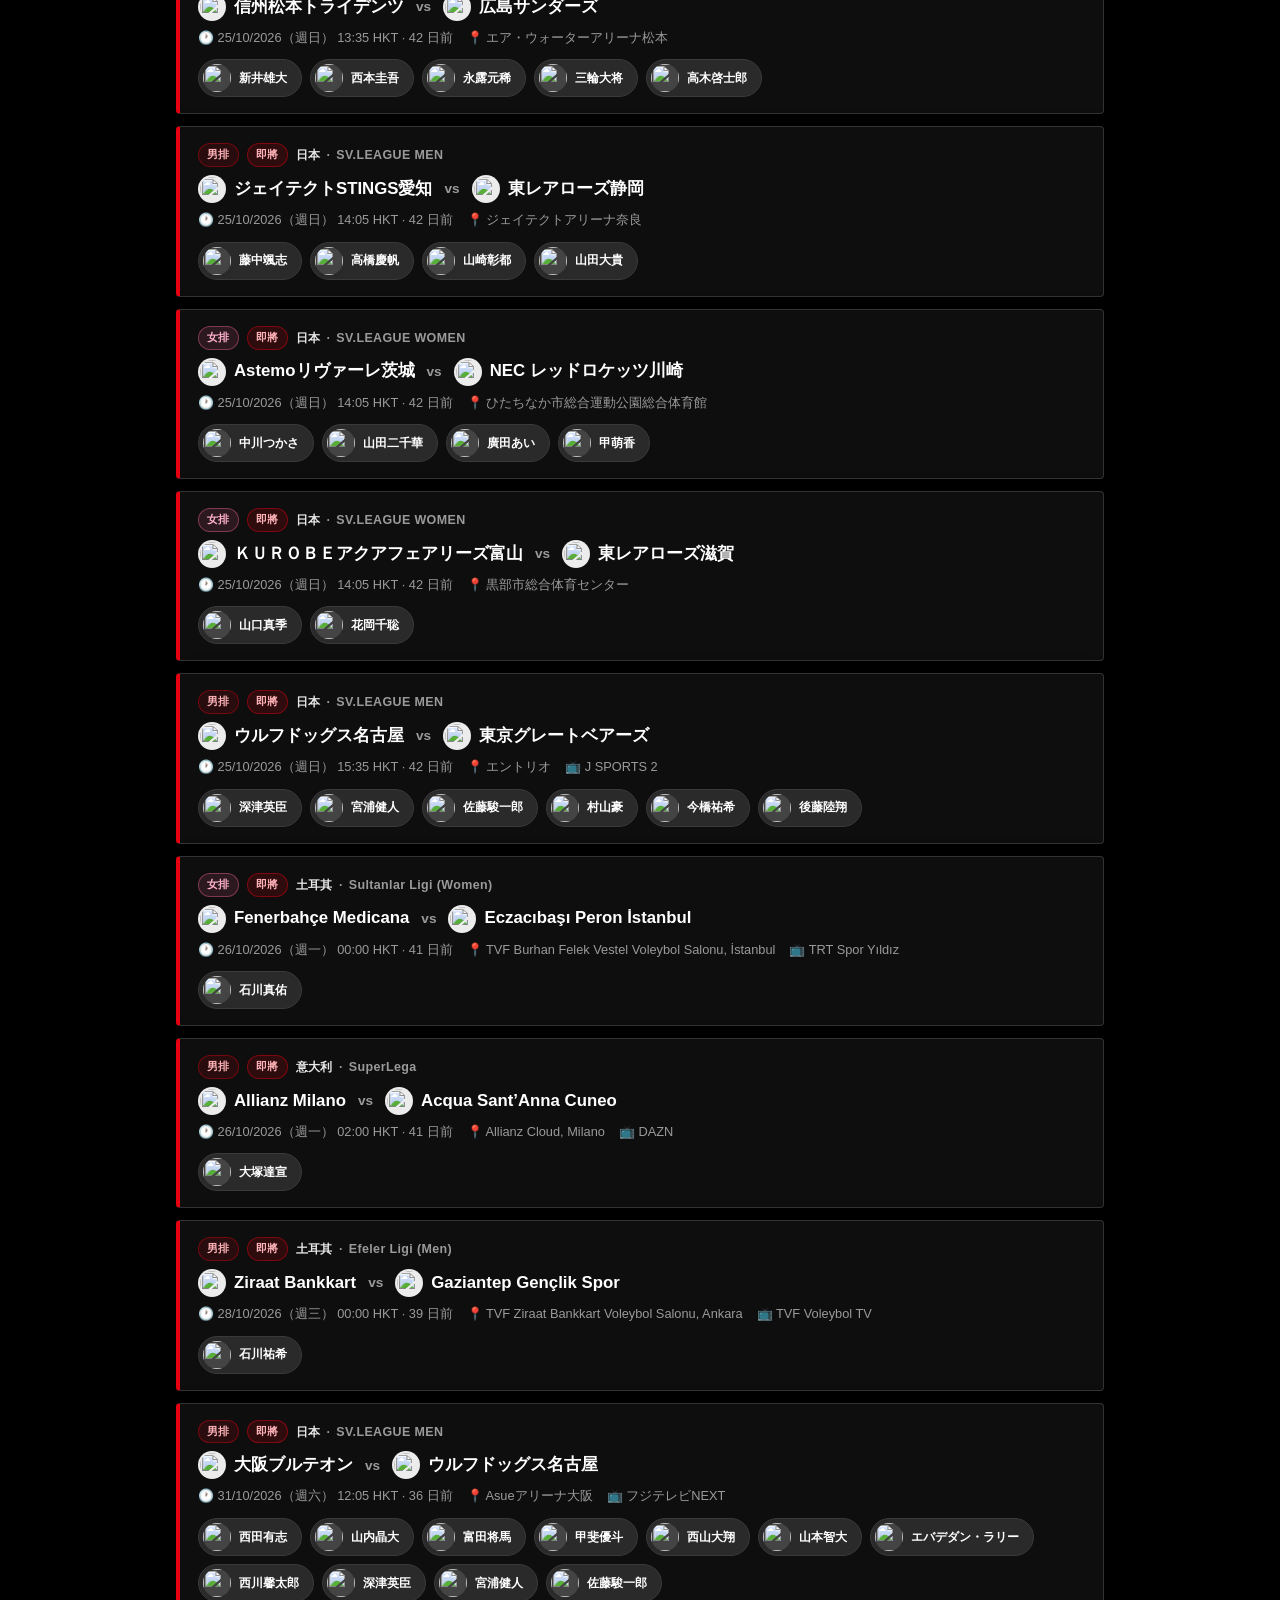
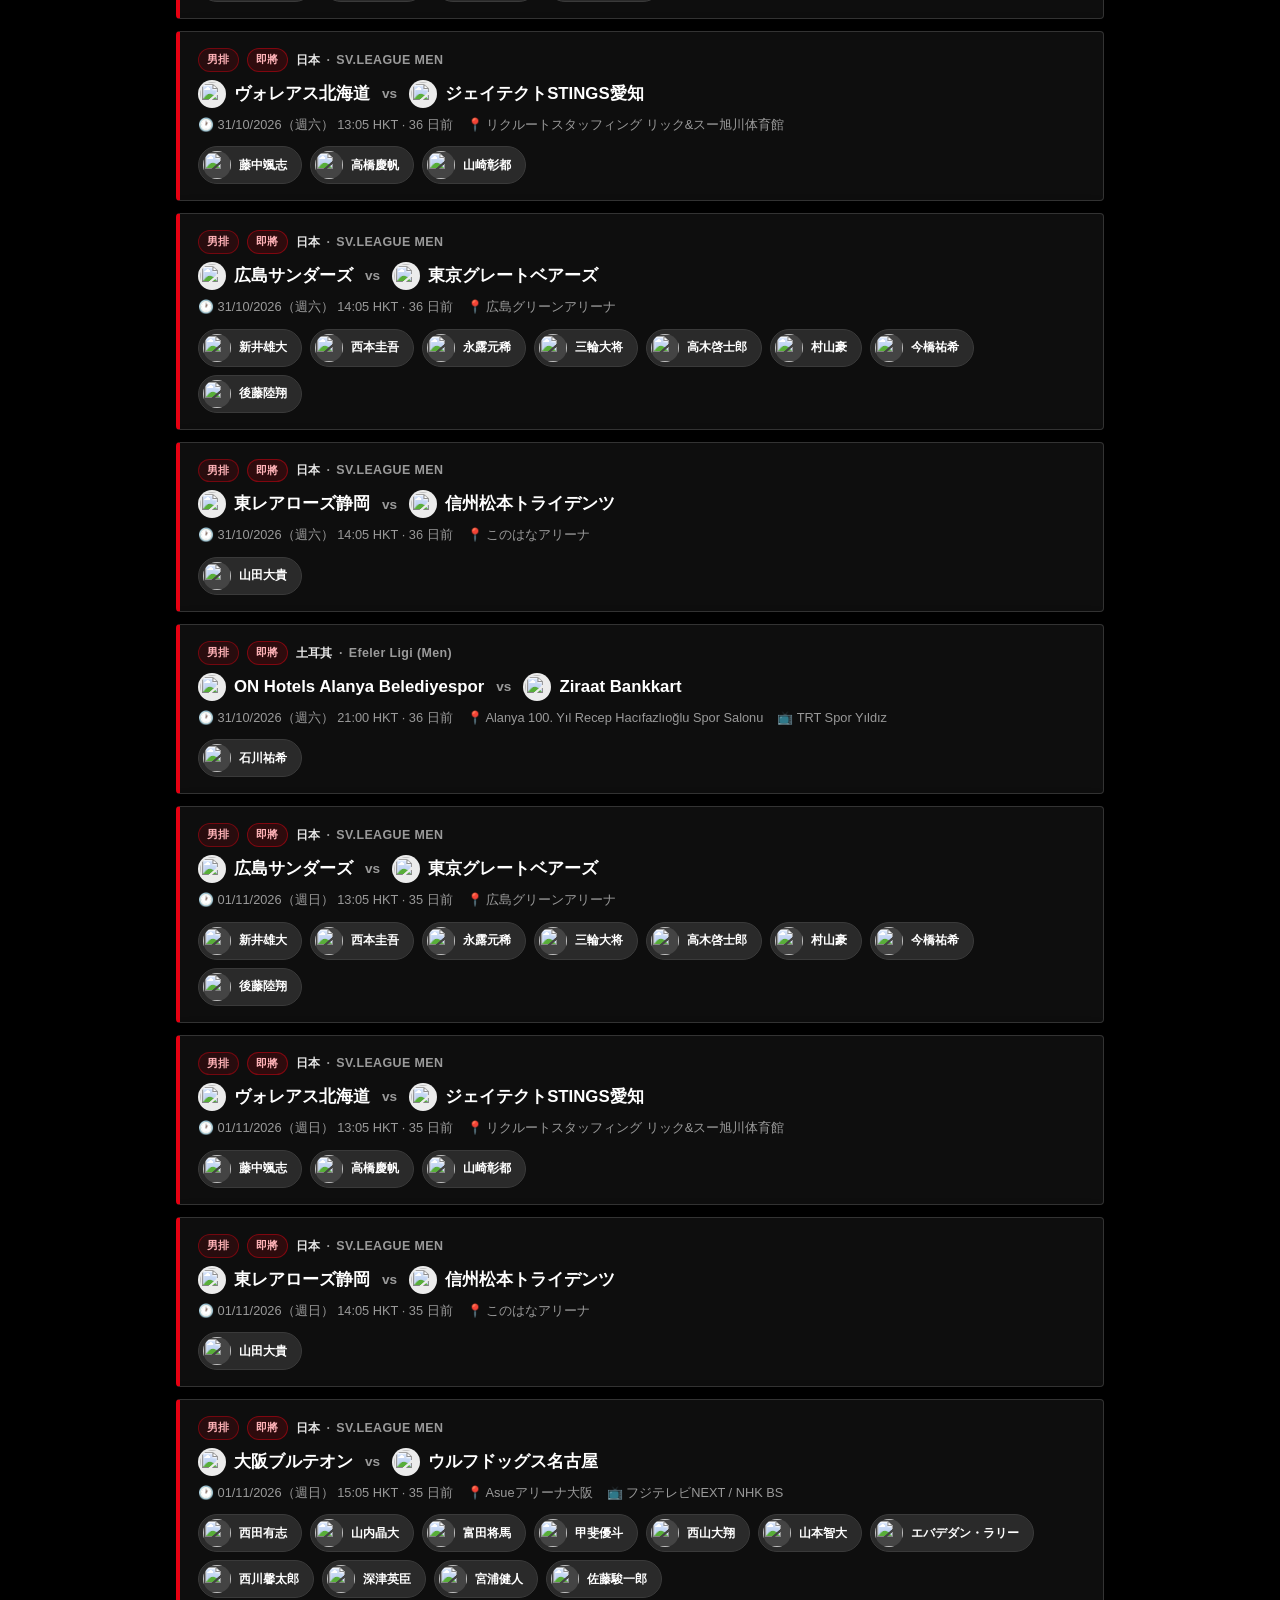
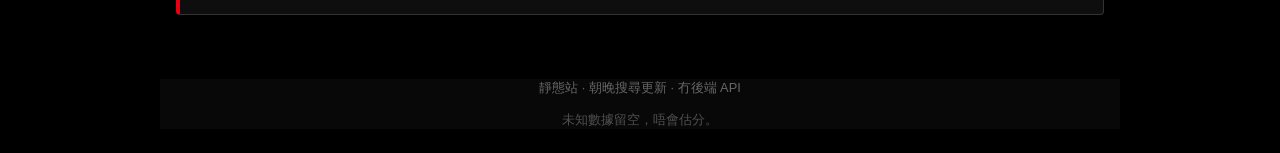
==== commit d62ffec4: "Replace letter-init team icons with real club crests Add official/Volleybox/LOVB logos for Turkish, " ====
--- a/index.html
+++ b/index.html
@@ -5,7 +5,7 @@
   <meta name="viewport" content="width=device-width, initial-scale=1" />
   <title>日本排球賽事追蹤</title>
   <meta name="description" content="日本男排／女排相關球員賽事列表、過往賽果同每場數據" />
-  <link rel="stylesheet" href="styles.css?v=20261015d" />
+  <link rel="stylesheet" href="styles.css?v=20261015e" />
 </head>
 <body>
   <div class="kb-stage" id="kb-stage" aria-hidden="true">
@@ -35,7 +35,7 @@
         <p class="hero-sub">日本排球賽事追蹤 · 男排 · 女排 · 國家隊同球會</p>
       </div>
       <div class="hero-ball">
-        <img src="assets/mikasa-vnl-ball.png?v=20261015d" alt="Mikasa V200W-VNL 公式比賽用球" width="120" height="120" />
+        <img src="assets/mikasa-vnl-ball.png?v=20261015e" alt="Mikasa V200W-VNL 公式比賽用球" width="120" height="120" />
       </div>
     </div>
   </header>
@@ -68,6 +68,6 @@
   </footer>
 
   </div><!-- /.site-shell -->
-  <script src="app.js?v=20261015d"></script>
+  <script src="app.js?v=20261015e"></script>
 </body>
 </html>
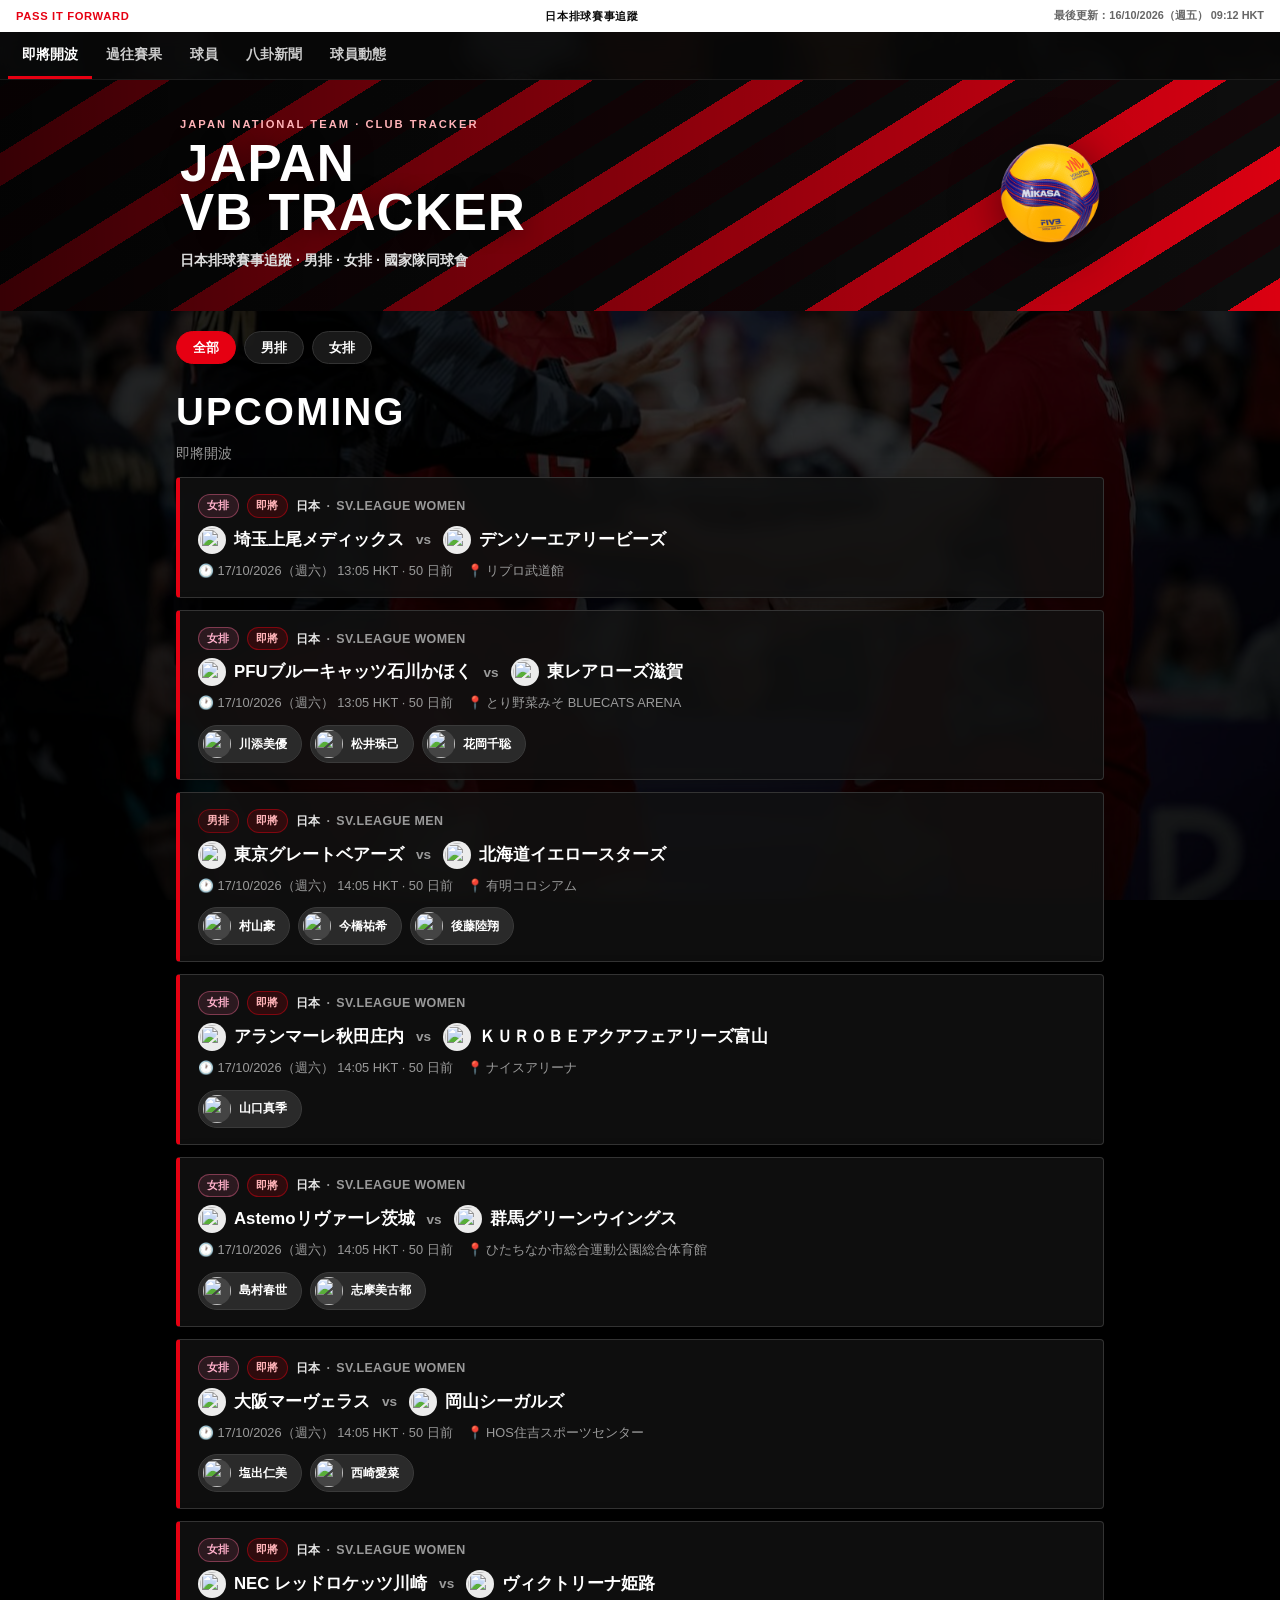
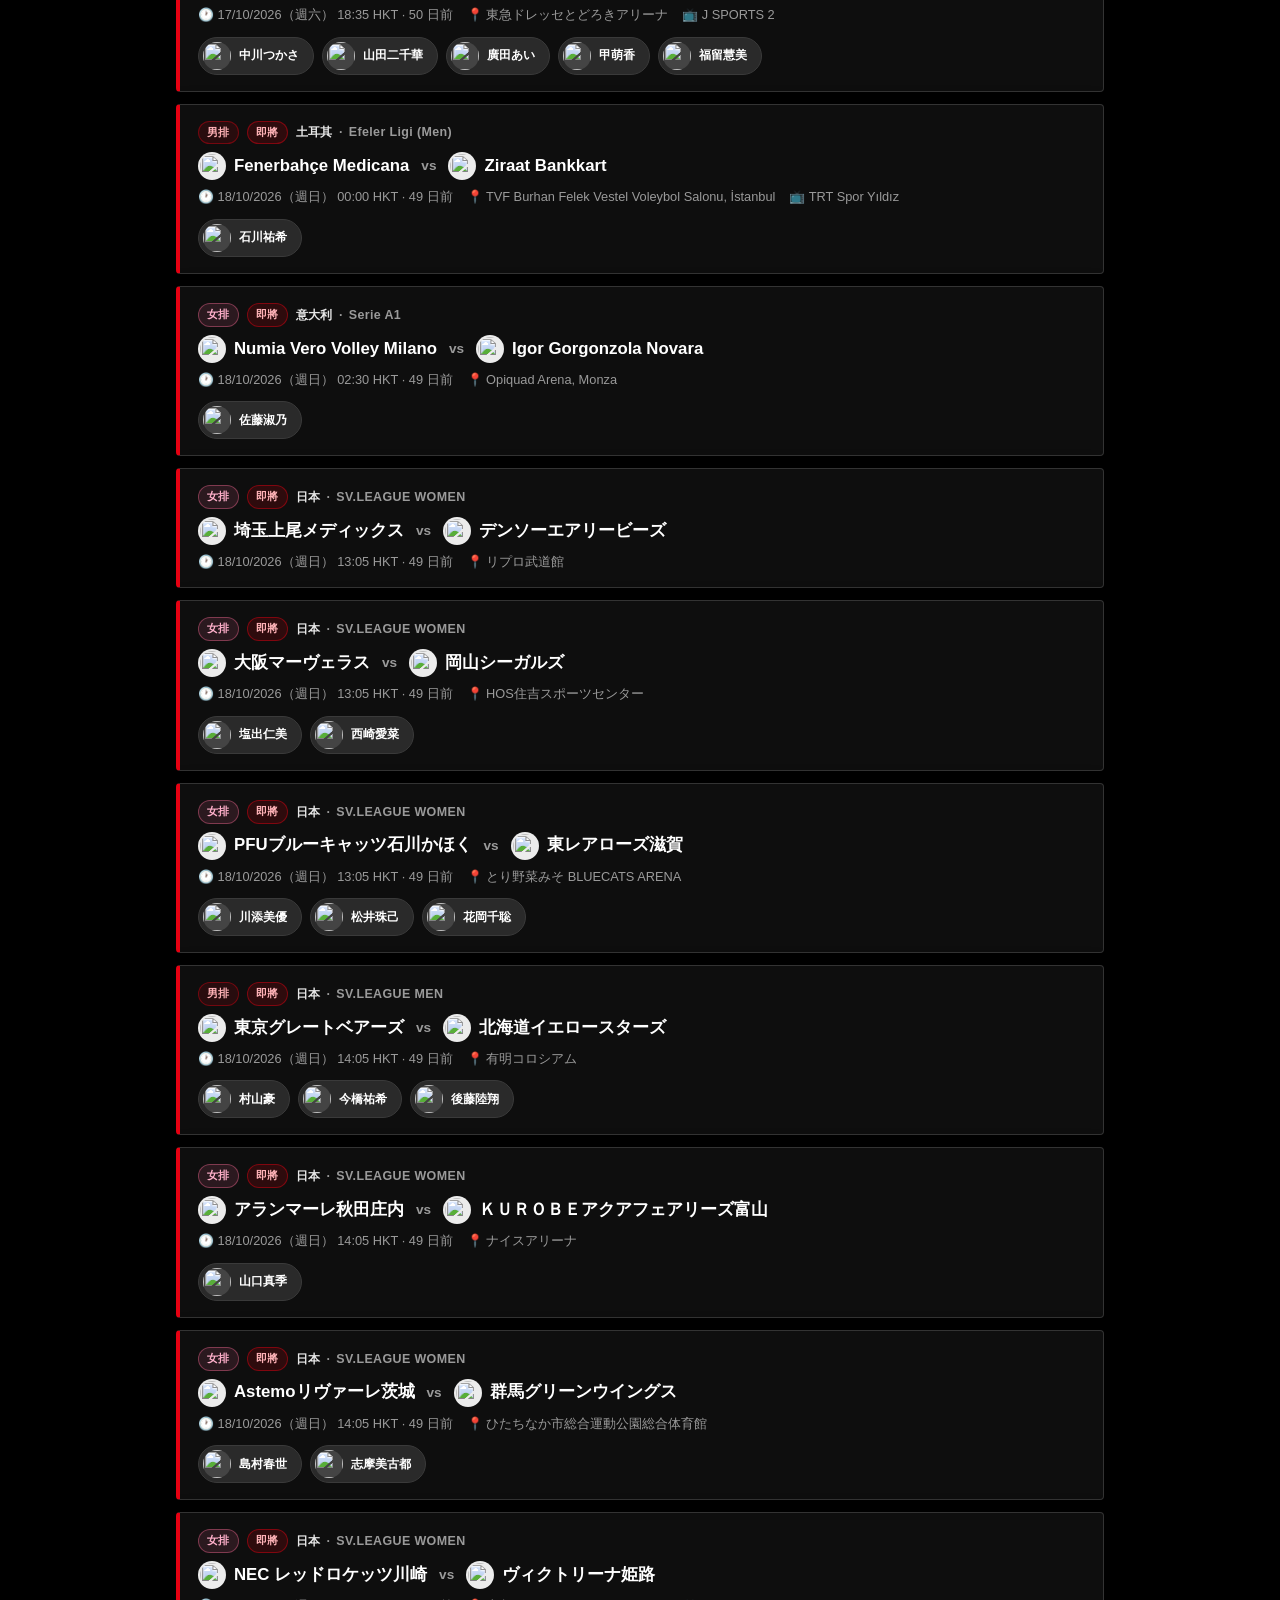
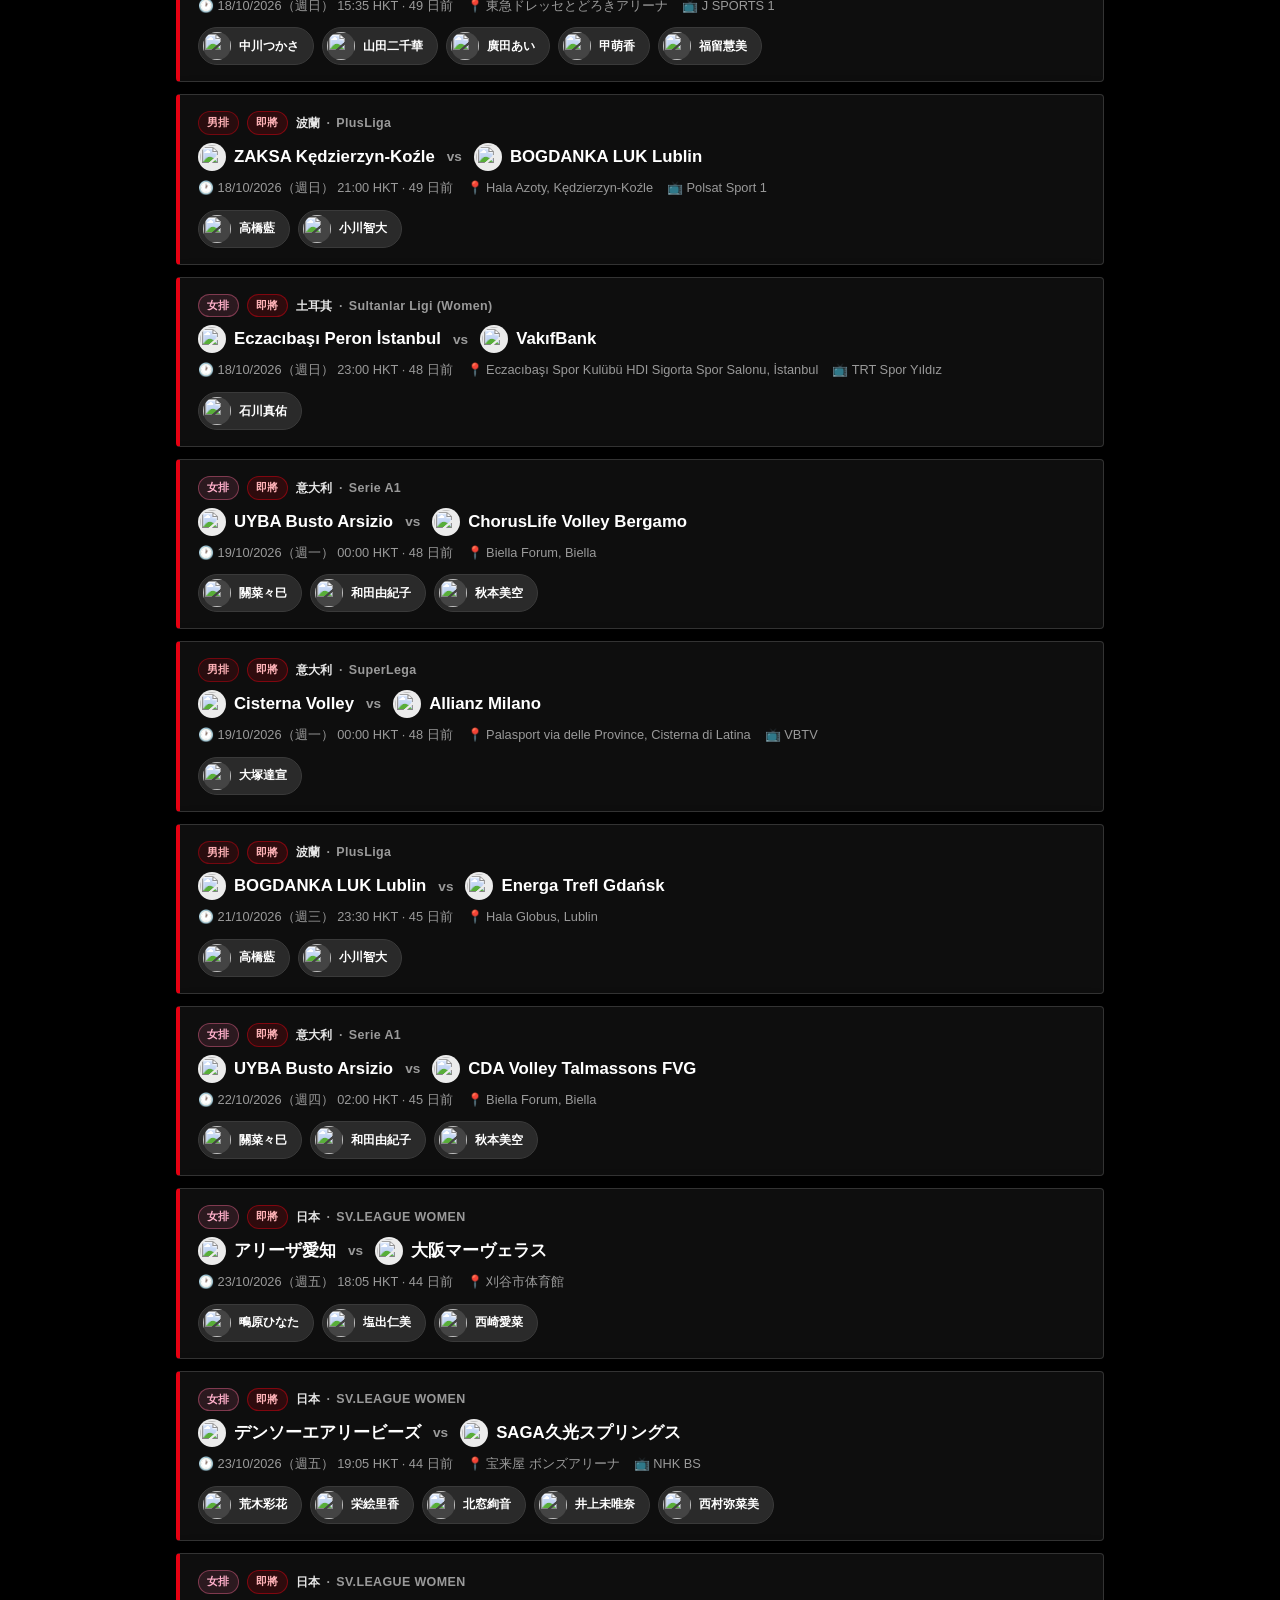
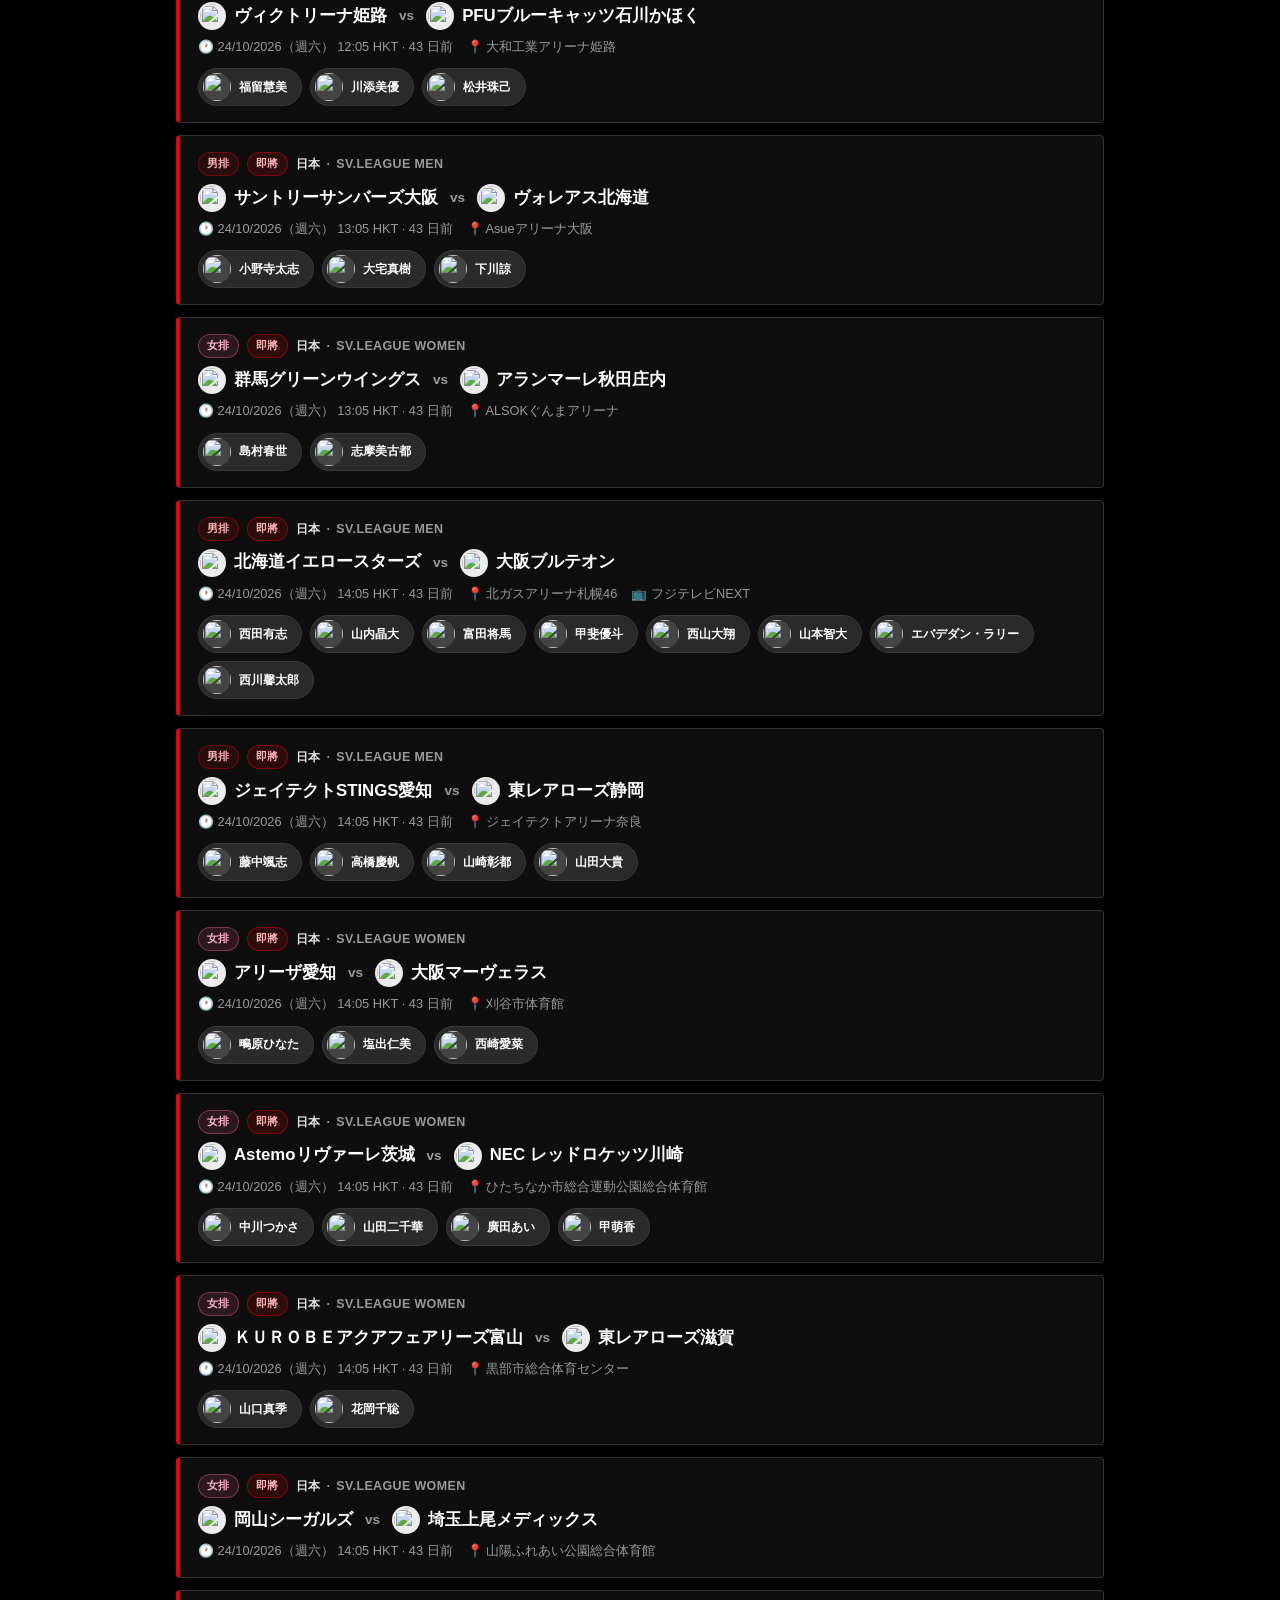
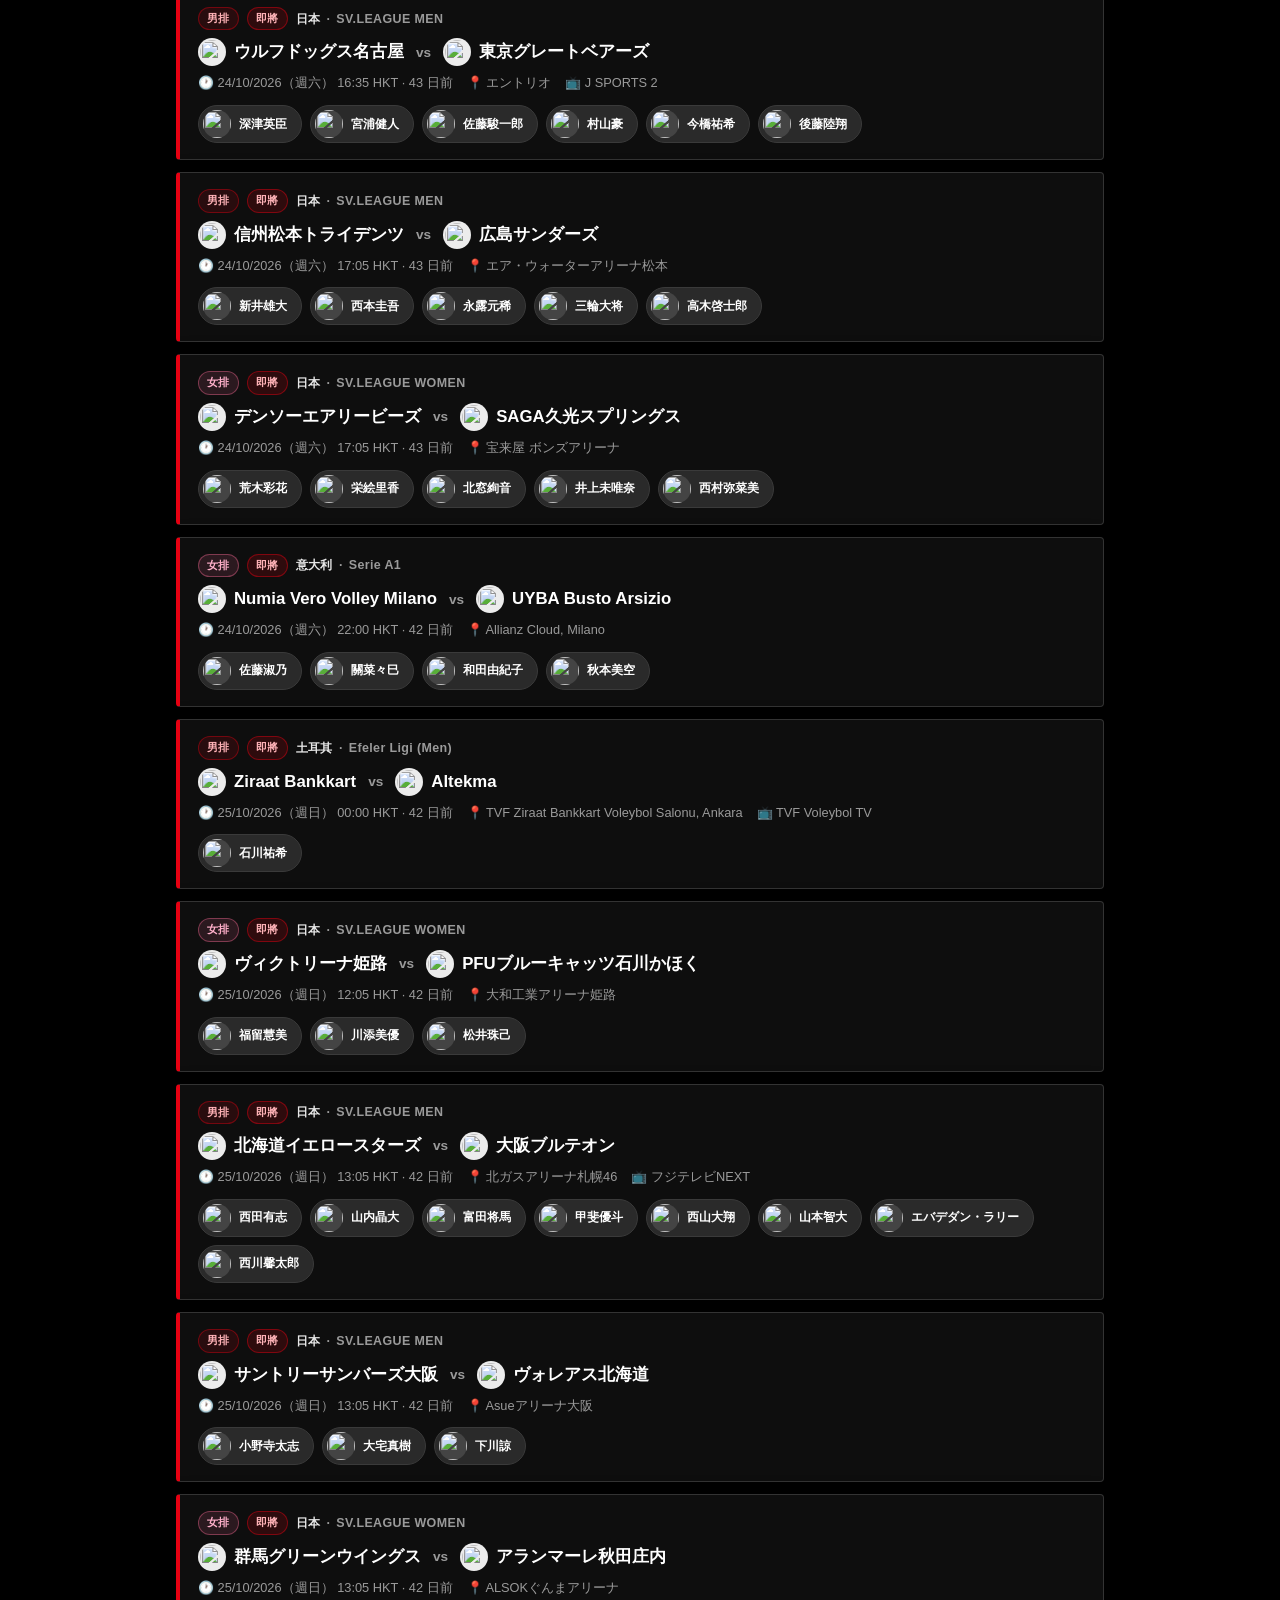
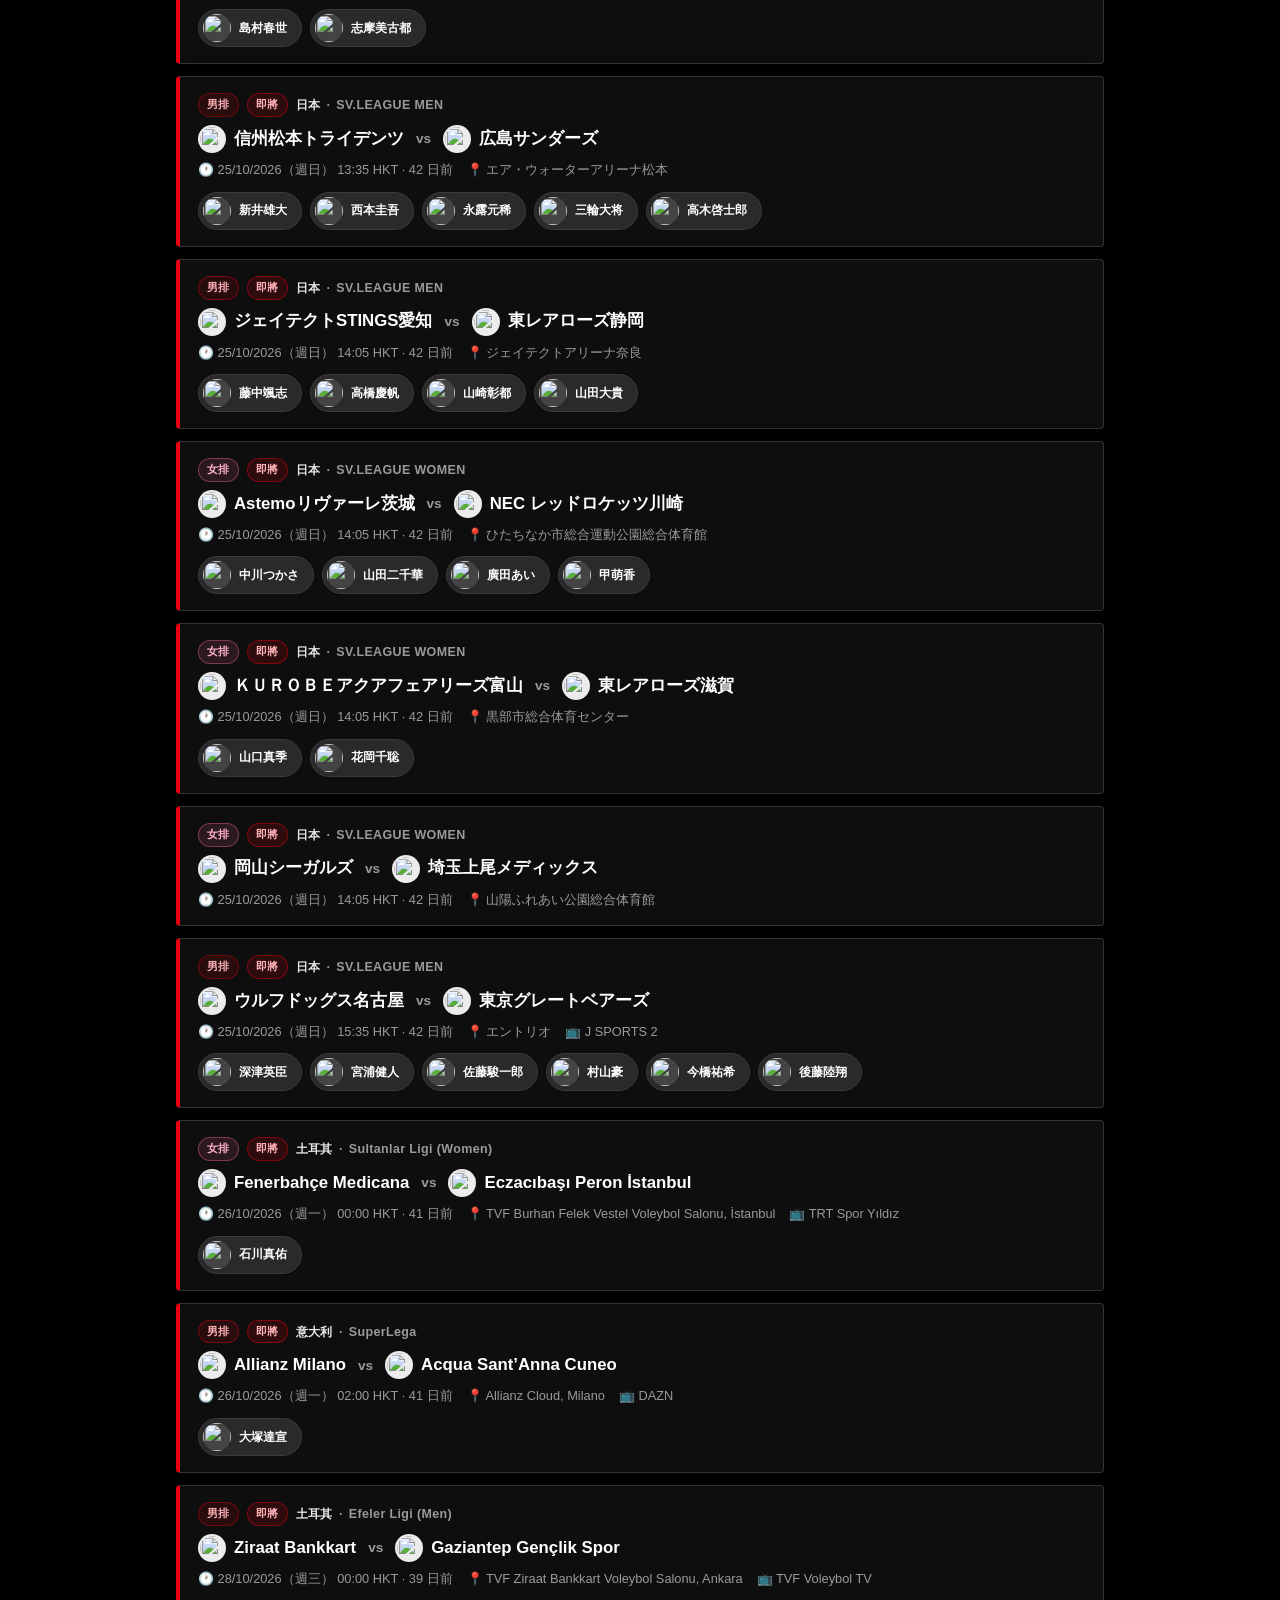
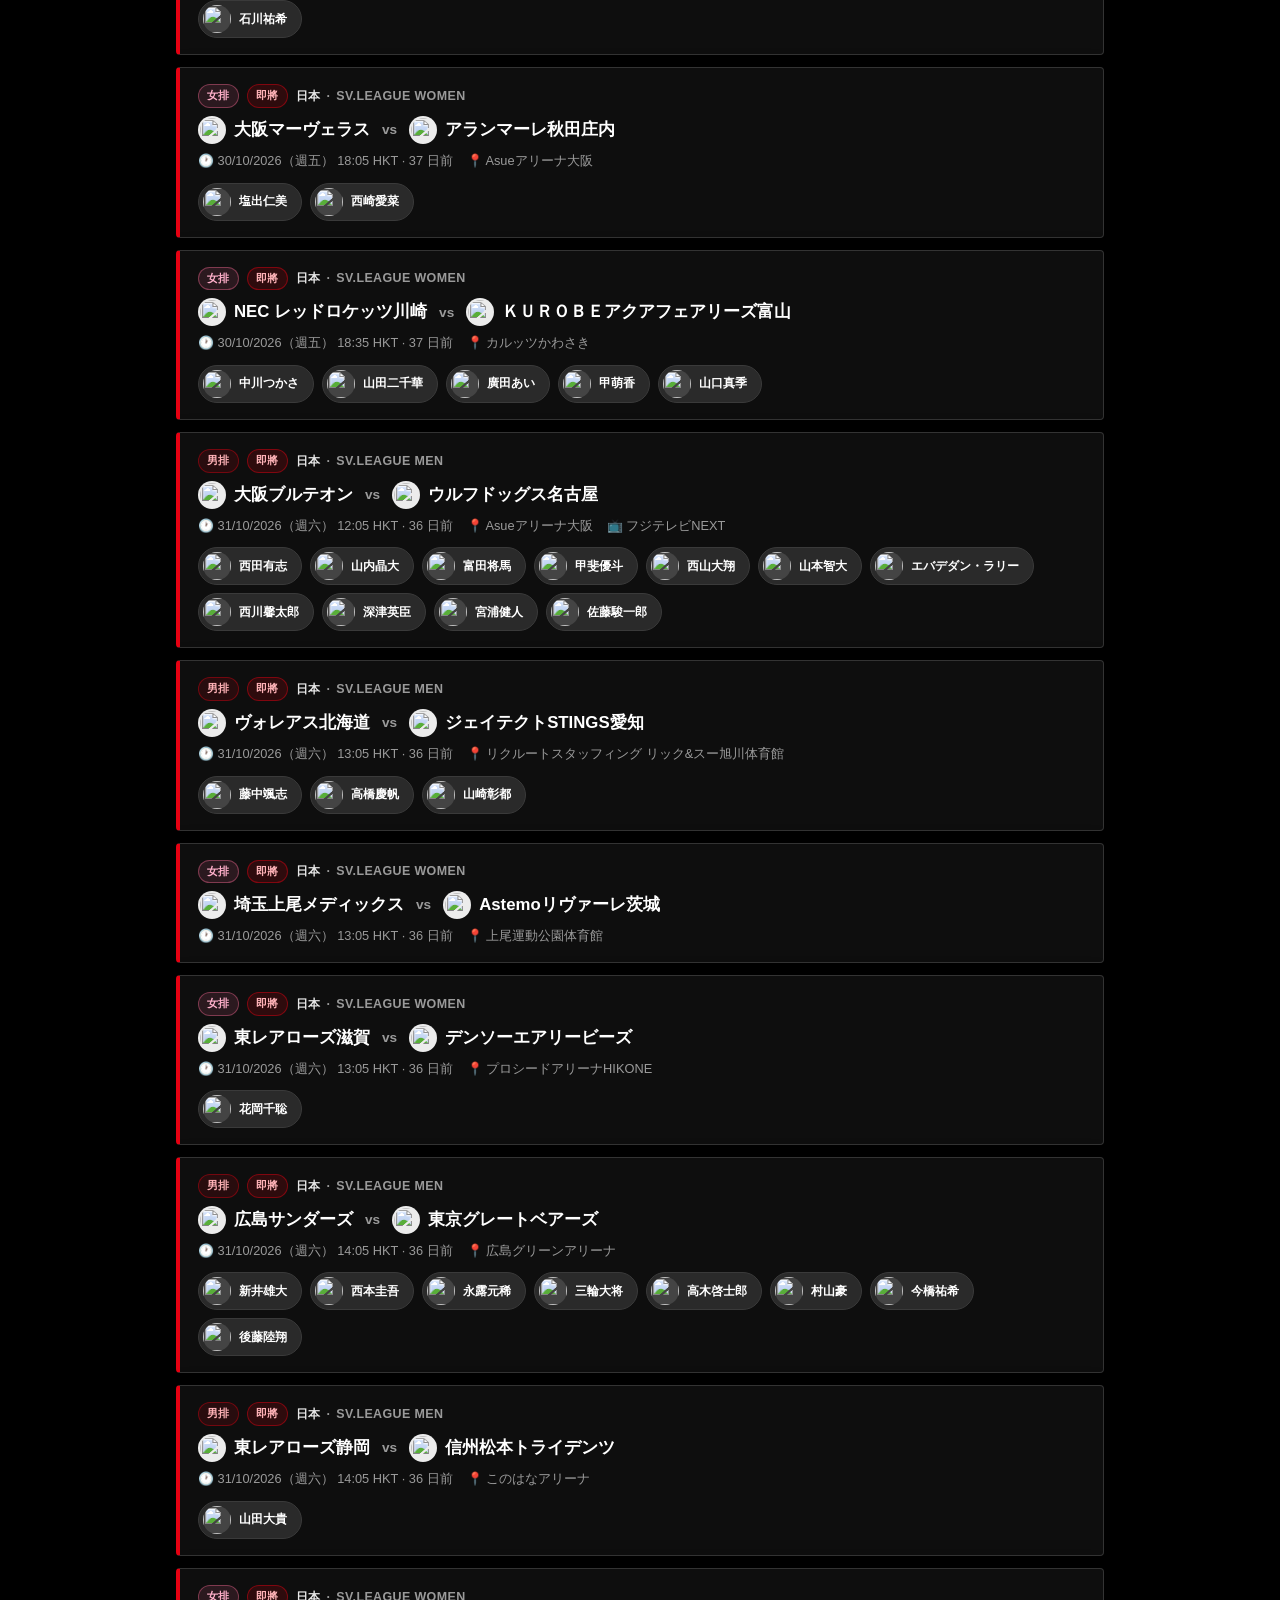
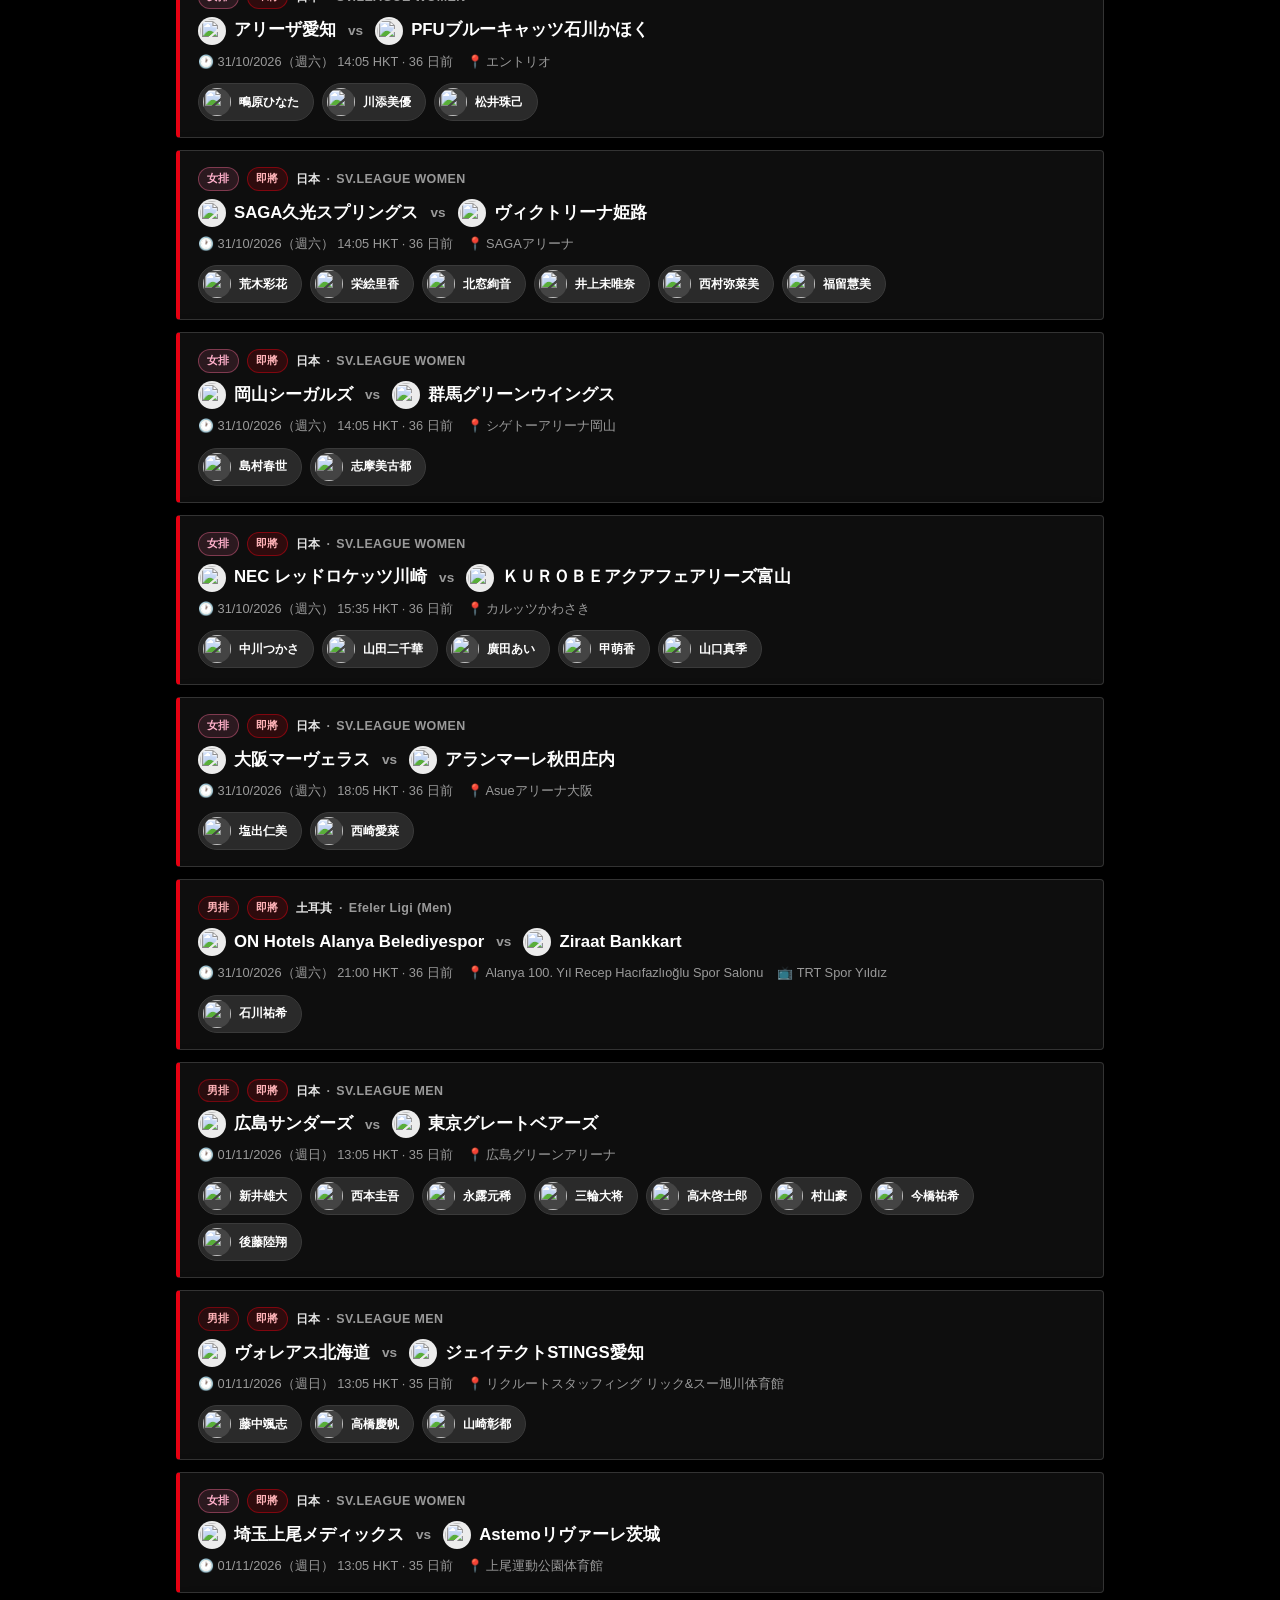
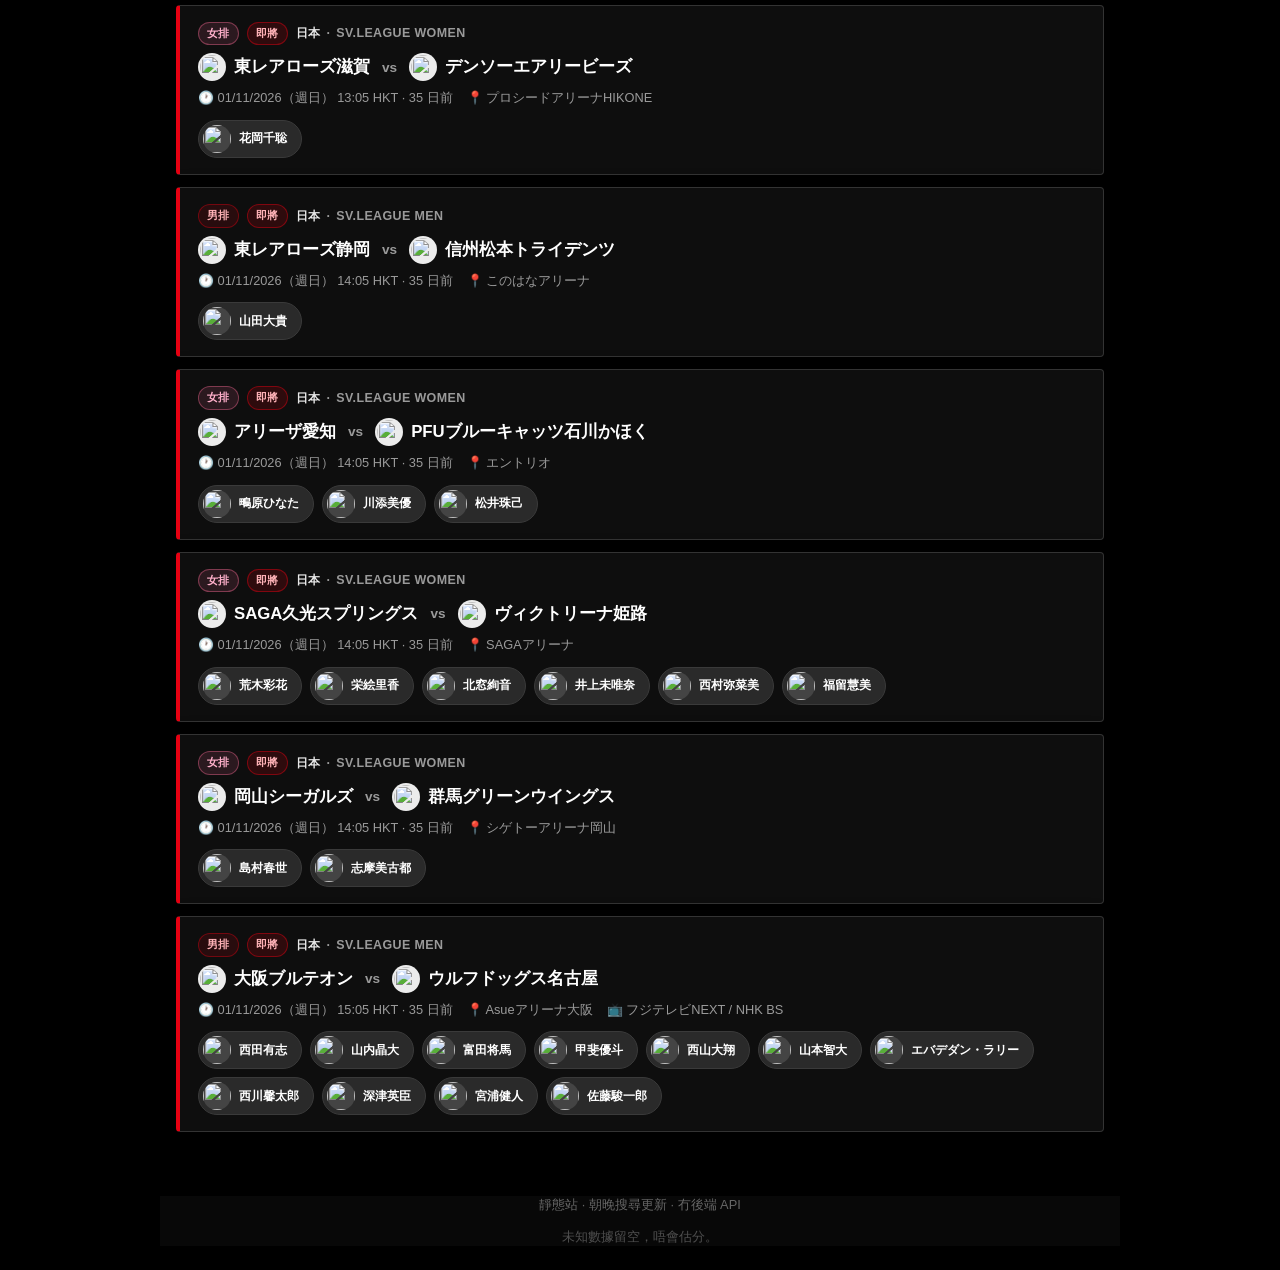
==== commit f1812ced: "chore: update matches 2026-10-16 AM Fix PlusLiga Lublin vs Trefl to Oct 21 17:30; add Conegliano set" ====
--- a/index.html
+++ b/index.html
@@ -5,7 +5,7 @@
   <meta name="viewport" content="width=device-width, initial-scale=1" />
   <title>日本排球賽事追蹤</title>
   <meta name="description" content="日本男排／女排相關球員賽事列表、過往賽果同每場數據" />
-  <link rel="stylesheet" href="styles.css?v=20261015e" />
+  <link rel="stylesheet" href="styles.css?v=20261016a" />
 </head>
 <body>
   <div class="kb-stage" id="kb-stage" aria-hidden="true">
@@ -35,7 +35,7 @@
         <p class="hero-sub">日本排球賽事追蹤 · 男排 · 女排 · 國家隊同球會</p>
       </div>
       <div class="hero-ball">
-        <img src="assets/mikasa-vnl-ball.png?v=20261015e" alt="Mikasa V200W-VNL 公式比賽用球" width="120" height="120" />
+        <img src="assets/mikasa-vnl-ball.png?v=20261016a" alt="Mikasa V200W-VNL 公式比賽用球" width="120" height="120" />
       </div>
     </div>
   </header>
@@ -68,6 +68,6 @@
   </footer>
 
   </div><!-- /.site-shell -->
-  <script src="app.js?v=20261015e"></script>
+  <script src="app.js?v=20261016a"></script>
 </body>
 </html>
